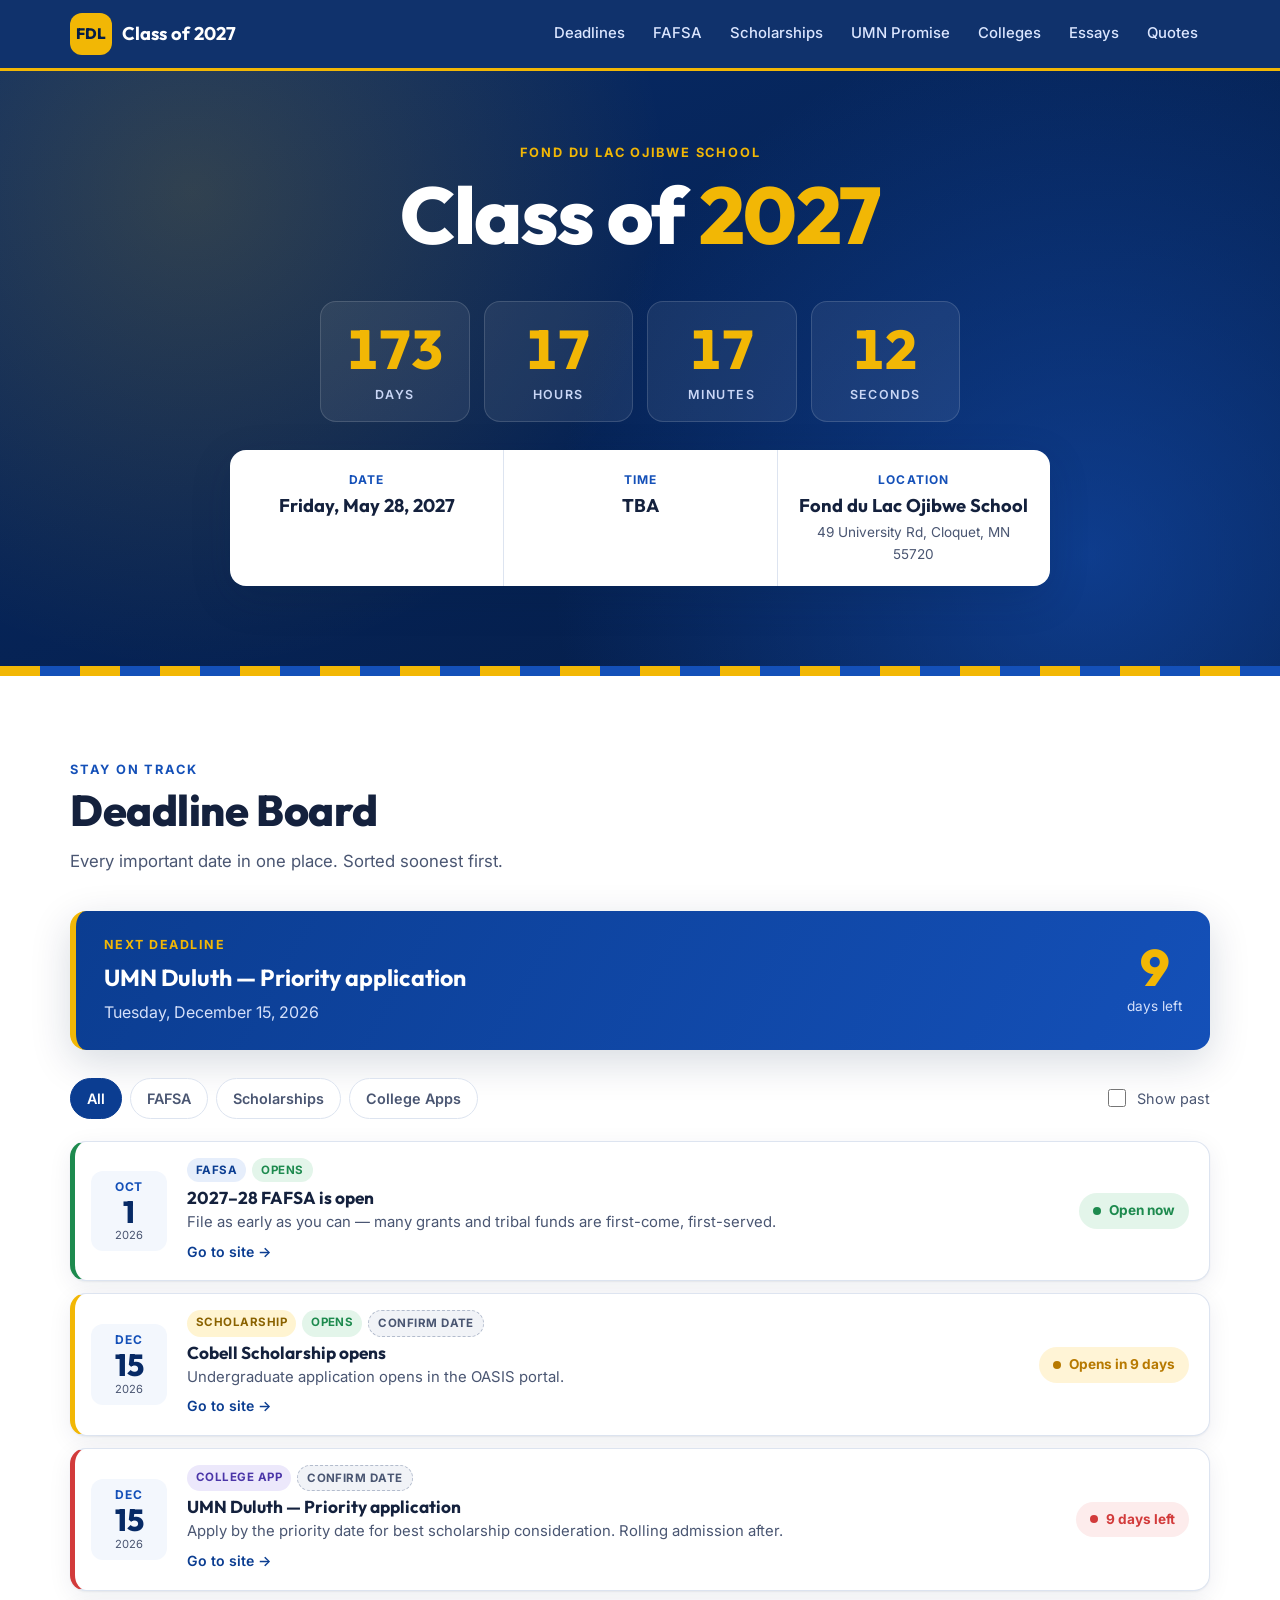
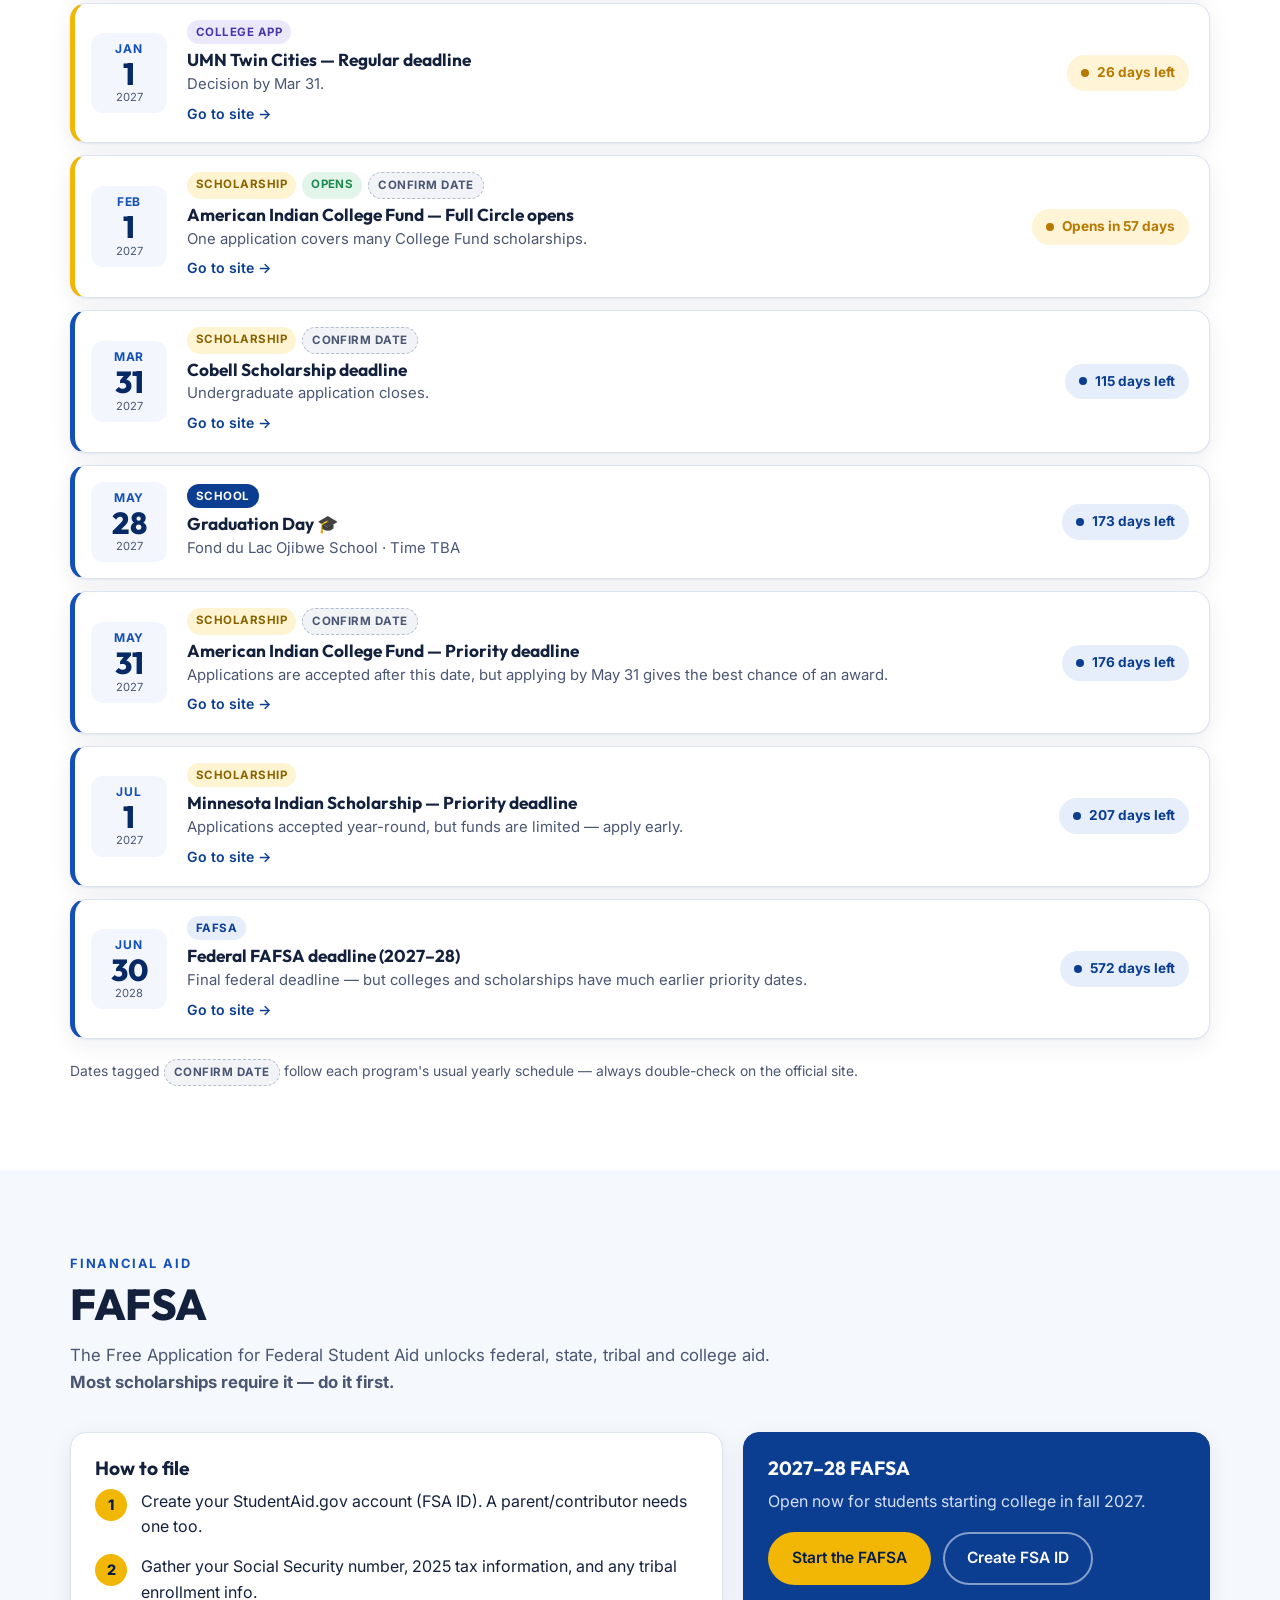
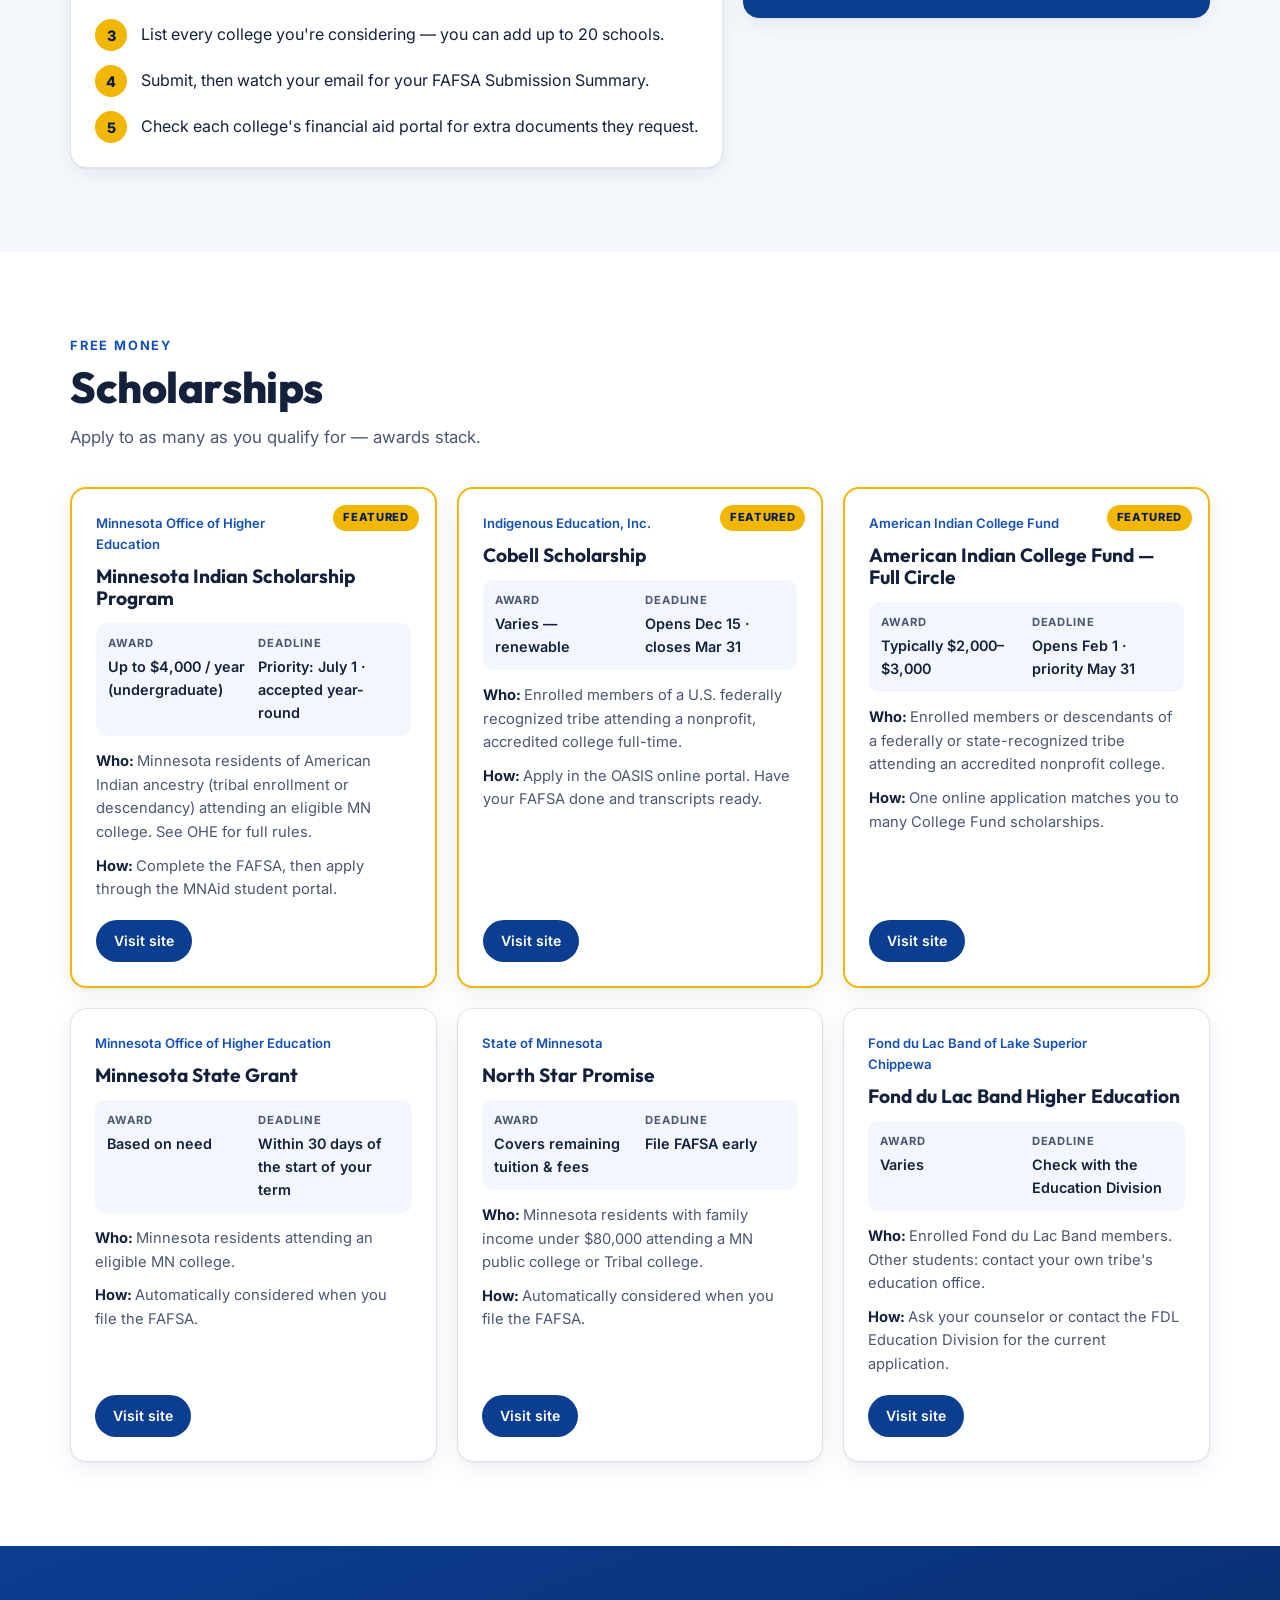
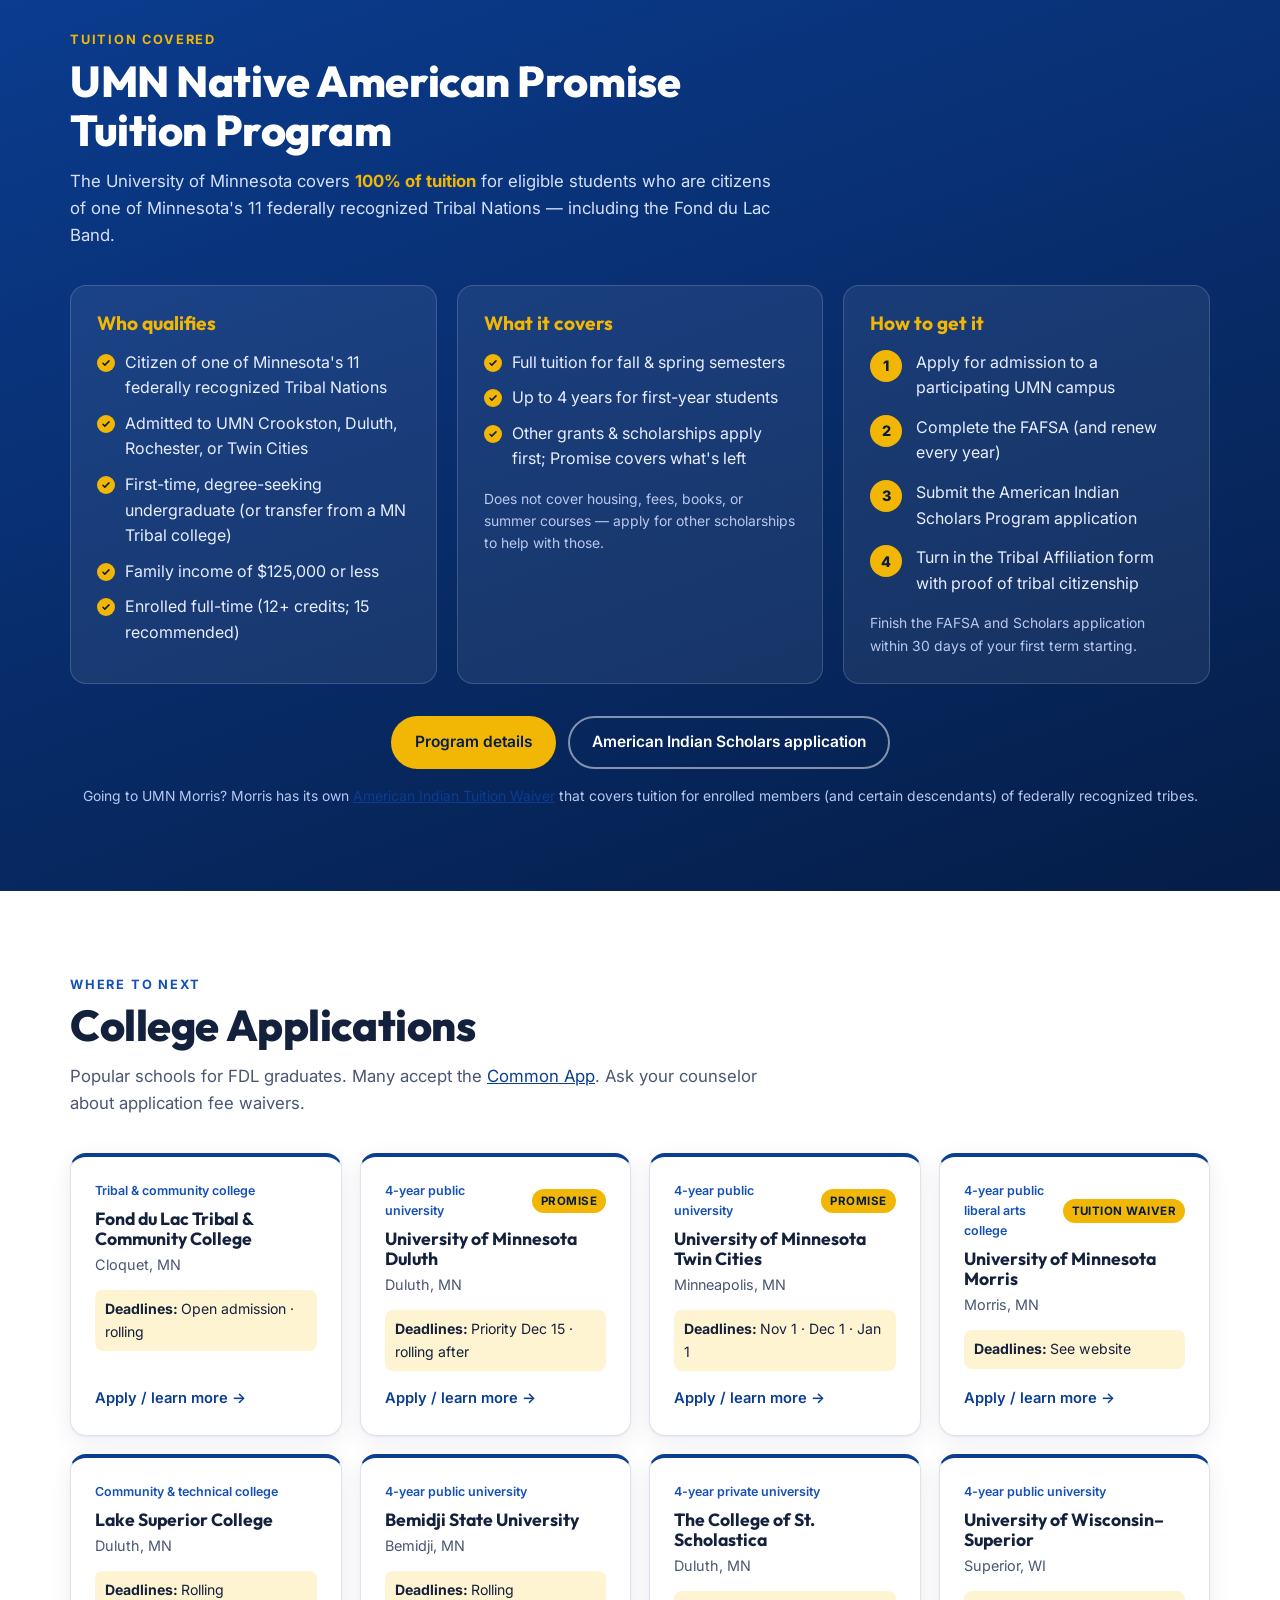
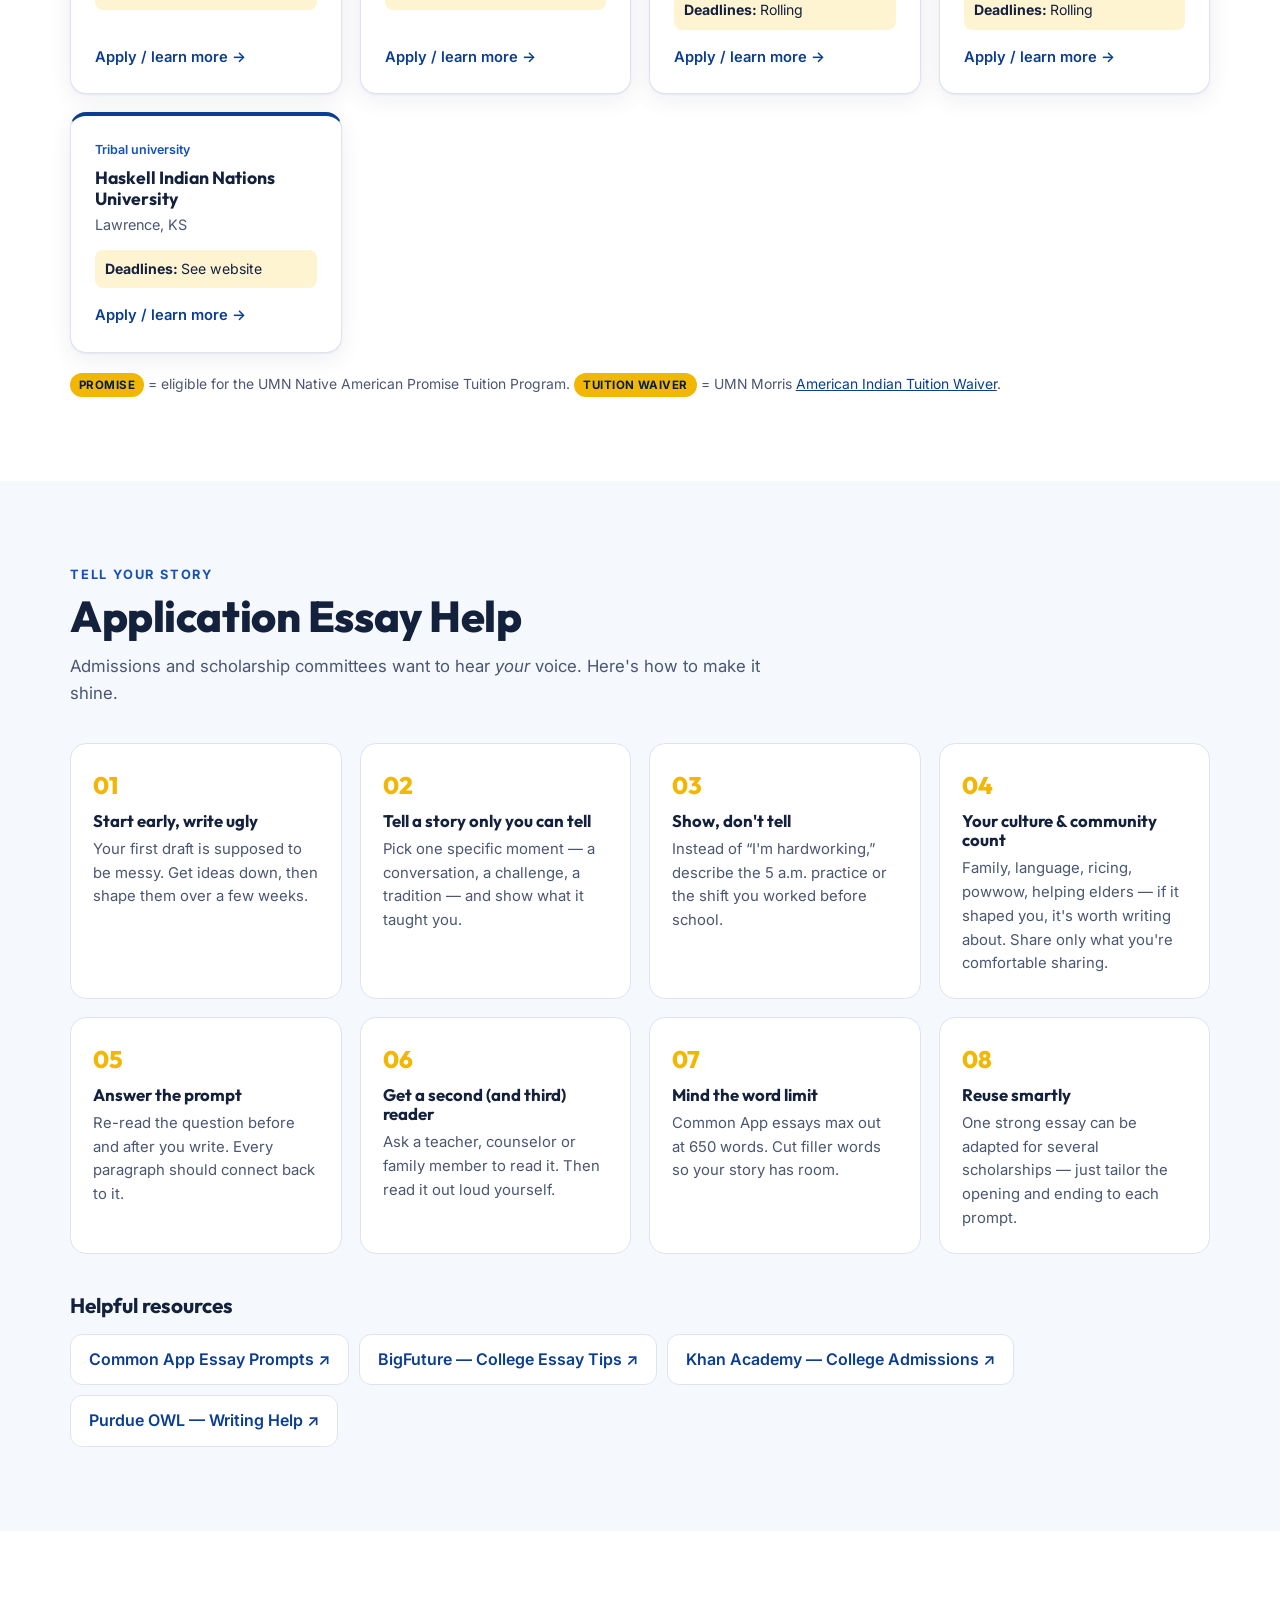
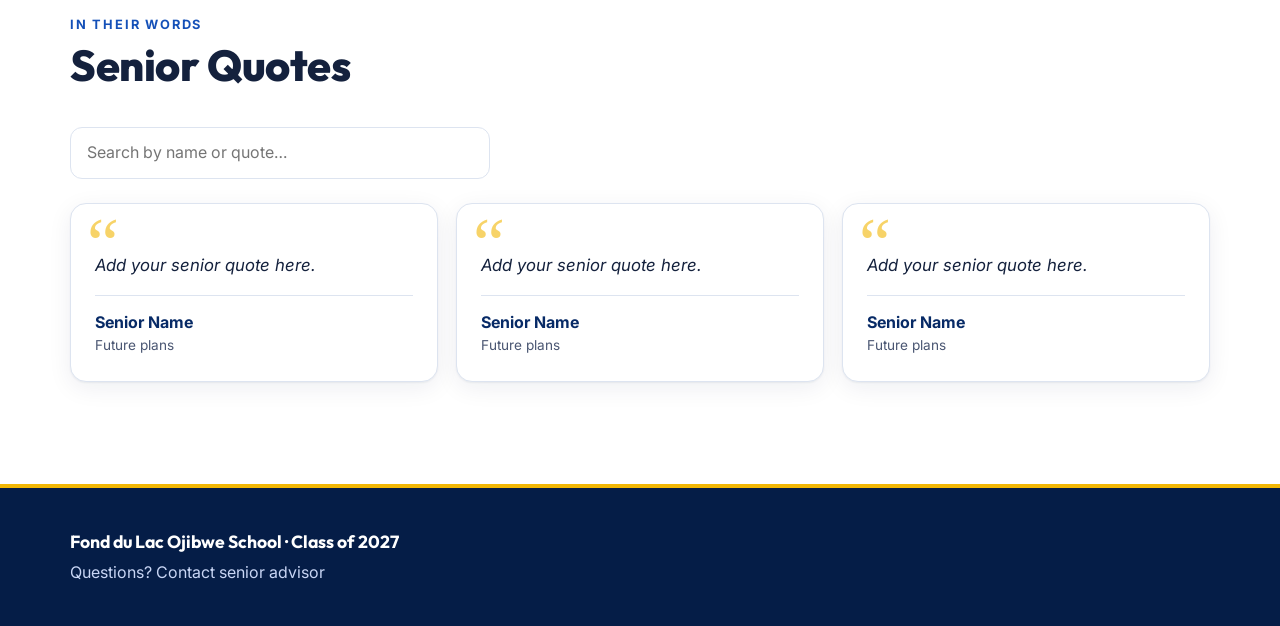
==== public/index.html @ 6c0f28de "Add wrangler config for Cloudflare Workers deploys Move site files into public/ and point wrangler's" ====
<!doctype html>
<html lang="en">
<head>
  <meta charset="utf-8">
  <meta name="viewport" content="width=device-width, initial-scale=1">
  <title>FDL Class of 2027</title>
  <meta name="description" content="The all-in-one hub for Fond du Lac Ojibwe School seniors, families, and staff: graduation countdown, deadlines, FAFSA, scholarships, college applications, and senior quotes.">
  <meta name="theme-color" content="#0b3d91">
  <link rel="icon" href="data:image/svg+xml,%3Csvg xmlns='http://www.w3.org/2000/svg' viewBox='0 0 64 64'%3E%3Crect width='64' height='64' rx='14' fill='%230b3d91'/%3E%3Cpath d='M32 14 6 26l26 12 26-12z' fill='%23f2b705'/%3E%3Cpath d='M16 31v10c0 4 7 8 16 8s16-4 16-8V31l-16 7z' fill='%23f2b705'/%3E%3C/svg%3E">
  <link rel="preconnect" href="https://fonts.googleapis.com">
  <link rel="preconnect" href="https://fonts.gstatic.com" crossorigin>
  <link href="https://fonts.googleapis.com/css2?family=Inter:wght@400;500;600;700&family=Outfit:wght@600;700;800&display=swap" rel="stylesheet">
  <link rel="stylesheet" href="css/styles.css">
</head>
<body>
  <a class="skip-link" href="#main">Skip to content</a>

  <header class="site-header">
    <div class="container header-inner">
      <a class="brand" href="#top">
        <span class="brand-mark" aria-hidden="true">FDL</span>
        <span class="brand-text">Class of <span data-class-year>2027</span></span>
      </a>
      <button class="nav-toggle" aria-expanded="false" aria-controls="site-nav">
        <span class="sr-only">Menu</span>
        <span class="bar"></span><span class="bar"></span><span class="bar"></span>
      </button>
      <nav id="site-nav" class="site-nav" aria-label="Main">
        <a href="#deadlines">Deadlines</a>
        <a href="#fafsa">FAFSA</a>
        <a href="#scholarships">Scholarships</a>
        <a href="#promise">UMN Promise</a>
        <a href="#colleges">Colleges</a>
        <a href="#essays">Essays</a>
        <a href="#quotes">Quotes</a>
      </nav>
    </div>
  </header>

  <main id="main">
    <!-- HERO / COUNTDOWN -->
    <section class="hero" id="top">
      <div class="container hero-inner">
        <p class="eyebrow" data-school-name>Fond du Lac Ojibwe School</p>
        <h1>Class of <span class="gold" data-class-year>2027</span></h1>

        <div class="countdown" role="timer" aria-live="off" aria-label="Countdown to graduation">
          <div class="cd-unit"><span class="cd-num" data-cd="days">--</span><span class="cd-label">Days</span></div>
          <div class="cd-unit"><span class="cd-num" data-cd="hours">--</span><span class="cd-label">Hours</span></div>
          <div class="cd-unit"><span class="cd-num" data-cd="minutes">--</span><span class="cd-label">Minutes</span></div>
          <div class="cd-unit"><span class="cd-num" data-cd="seconds">--</span><span class="cd-label">Seconds</span></div>
        </div>
        <p class="cd-done" hidden>Congratulations, graduates! 🎓</p>

        <div class="grad-card">
          <div class="grad-item">
            <span class="grad-label">Date</span>
            <span class="grad-value" data-grad-date>—</span>
          </div>
          <div class="grad-item">
            <span class="grad-label">Time</span>
            <span class="grad-value" data-grad-time>—</span>
          </div>
          <div class="grad-item">
            <span class="grad-label">Location</span>
            <span class="grad-value" data-grad-location>—</span>
            <span class="grad-sub" data-grad-address></span>
          </div>
        </div>
      </div>
      <div class="hero-stripe" aria-hidden="true"></div>
    </section>

    <!-- DEADLINES -->
    <section class="section" id="deadlines">
      <div class="container">
        <div class="section-head">
          <p class="eyebrow">Stay on track</p>
          <h2>Deadline Board</h2>
          <p class="section-sub">Every important date in one place. Sorted soonest first.</p>
        </div>

        <div class="next-up" data-next-up></div>

        <div class="filter-bar" role="group" aria-label="Filter deadlines">
          <button class="chip is-active" data-filter="all" aria-pressed="true">All</button>
          <button class="chip" data-filter="fafsa" aria-pressed="false">FAFSA</button>
          <button class="chip" data-filter="scholarship" aria-pressed="false">Scholarships</button>
          <button class="chip" data-filter="college" aria-pressed="false">College Apps</button>
          <label class="toggle">
            <input type="checkbox" data-show-past>
            <span>Show past</span>
          </label>
        </div>

        <ol class="deadline-list" data-deadline-list></ol>
        <p class="empty" data-deadline-empty hidden>No deadlines match this filter.</p>
        <p class="fine-print">Dates tagged <span class="tag tag-verify">Confirm date</span> follow each program's usual yearly schedule — always double-check on the official site.</p>
      </div>
    </section>

    <!-- FAFSA -->
    <section class="section section-alt" id="fafsa">
      <div class="container">
        <div class="section-head">
          <p class="eyebrow">Financial aid</p>
          <h2>FAFSA</h2>
          <p class="section-sub">The Free Application for Federal Student Aid unlocks federal, state, tribal and college aid. <strong>Most scholarships require it — do it first.</strong></p>
        </div>

        <div class="fafsa-grid">
          <div class="card fafsa-steps">
            <h3>How to file</h3>
            <ol class="steps" data-fafsa-steps></ol>
          </div>
          <div class="fafsa-side">
            <div class="card card-blue">
              <h3>2027–28 FAFSA</h3>
              <p>Open now for students starting college in fall 2027.</p>
              <a class="btn btn-gold" data-fafsa-apply target="_blank" rel="noopener">Start the FAFSA</a>
              <a class="btn btn-ghost-light" data-fafsa-fsaid target="_blank" rel="noopener">Create FSA ID</a>
            </div>
          </div>
        </div>
      </div>
    </section>

    <!-- SCHOLARSHIPS -->
    <section class="section" id="scholarships">
      <div class="container">
        <div class="section-head">
          <p class="eyebrow">Free money</p>
          <h2>Scholarships</h2>
          <p class="section-sub">Apply to as many as you qualify for — awards stack.</p>
        </div>
        <div class="scholarship-grid" data-scholarships></div>
      </div>
    </section>

    <!-- UMN PROMISE -->
    <section class="section section-blue" id="promise">
      <div class="container">
        <div class="section-head light">
          <p class="eyebrow">Tuition covered</p>
          <h2>UMN Native American Promise Tuition Program</h2>
          <p class="section-sub">The University of Minnesota covers <strong>100% of tuition</strong> for eligible students who are citizens of one of Minnesota's 11 federally recognized Tribal Nations — including the Fond du Lac Band.</p>
        </div>

        <div class="promise-grid">
          <div class="promise-card">
            <h3>Who qualifies</h3>
            <ul class="check-list">
              <li>Citizen of one of Minnesota's 11 federally recognized Tribal Nations</li>
              <li>Admitted to UMN Crookston, Duluth, Rochester, or Twin Cities</li>
              <li>First-time, degree-seeking undergraduate (or transfer from a MN Tribal college)</li>
              <li>Family income of $125,000 or less</li>
              <li>Enrolled full-time (12+ credits; 15 recommended)</li>
            </ul>
          </div>
          <div class="promise-card">
            <h3>What it covers</h3>
            <ul class="check-list">
              <li>Full tuition for fall &amp; spring semesters</li>
              <li>Up to 4 years for first-year students</li>
              <li>Other grants &amp; scholarships apply first; Promise covers what's left</li>
            </ul>
            <p class="promise-note">Does not cover housing, fees, books, or summer courses — apply for other scholarships to help with those.</p>
          </div>
          <div class="promise-card">
            <h3>How to get it</h3>
            <ol class="steps steps-light">
              <li>Apply for admission to a participating UMN campus</li>
              <li>Complete the FAFSA (and renew every year)</li>
              <li>Submit the American Indian Scholars Program application</li>
              <li>Turn in the Tribal Affiliation form with proof of tribal citizenship</li>
            </ol>
            <p class="promise-note">Finish the FAFSA and Scholars application within 30 days of your first term starting.</p>
          </div>
        </div>
        <div class="promise-actions">
          <a class="btn btn-gold" href="https://www.umn.edu/native-american-promise-tuition-program" target="_blank" rel="noopener">Program details</a>
          <a class="btn btn-ghost-light" href="https://z.umn.edu/AmericanIndianScholars" target="_blank" rel="noopener">American Indian Scholars application</a>
        </div>
        <p class="promise-note center">Going to UMN Morris? Morris has its own <a href="https://morris.umn.edu/costs-aid/financial-aid/grants-waivers/american-indian-tuition-waiver" target="_blank" rel="noopener">American Indian Tuition Waiver</a> that covers tuition for enrolled members (and certain descendants) of federally recognized tribes.</p>
      </div>
    </section>

    <!-- COLLEGES -->
    <section class="section" id="colleges">
      <div class="container">
        <div class="section-head">
          <p class="eyebrow">Where to next</p>
          <h2>College Applications</h2>
          <p class="section-sub">Popular schools for FDL graduates. Many accept the <a href="https://www.commonapp.org" target="_blank" rel="noopener">Common App</a>. Ask your counselor about application fee waivers.</p>
        </div>
        <div class="college-grid" data-colleges></div>
        <p class="fine-print"><span class="tag tag-promise">Promise</span> = eligible for the UMN Native American Promise Tuition Program. <span class="tag tag-promise">Tuition Waiver</span> = UMN Morris <a href="https://morris.umn.edu/costs-aid/financial-aid/grants-waivers/american-indian-tuition-waiver" target="_blank" rel="noopener">American Indian Tuition Waiver</a>.</p>
      </div>
    </section>

    <!-- ESSAYS -->
    <section class="section section-alt" id="essays">
      <div class="container">
        <div class="section-head">
          <p class="eyebrow">Tell your story</p>
          <h2>Application Essay Help</h2>
          <p class="section-sub">Admissions and scholarship committees want to hear <em>your</em> voice. Here's how to make it shine.</p>
        </div>
        <div class="tips-grid" data-essay-tips></div>
        <h3 class="sub-head">Helpful resources</h3>
        <div class="resource-list" data-essay-resources></div>
      </div>
    </section>

    <!-- QUOTES -->
    <section class="section" id="quotes">
      <div class="container">
        <div class="section-head">
          <p class="eyebrow">In their words</p>
          <h2>Senior Quotes</h2>
        </div>
        <div class="quote-search">
          <label for="quote-filter" class="sr-only">Search senior quotes</label>
          <input id="quote-filter" type="search" placeholder="Search by name or quote…" data-quote-filter>
        </div>
        <div class="quote-grid" data-quotes></div>
        <p class="empty" data-quotes-empty hidden>No quotes match your search.</p>
      </div>
    </section>
  </main>

  <footer class="site-footer">
    <div class="container footer-inner">
      <div>
        <p class="footer-brand"><span data-school-name>Fond du Lac Ojibwe School</span> · Class of <span data-class-year>2027</span></p>
        <p data-contact-note></p>
      </div>
    </div>
  </footer>

  <script src="js/data.js"></script>
  <script src="js/main.js"></script>
</body>
</html>
---- public/css/styles.css ----
/* ============================================================
   FDL Class Hub — Blue (primary) & Gold (secondary)
   ============================================================ */
:root {
  --blue-900: #051d47;
  --blue-800: #072a66;
  --blue-700: #0b3d91;
  --blue-600: #1450b8;
  --blue-100: #e6eefb;
  --blue-50: #f3f7fd;
  --gold-500: #f2b705;
  --gold-400: #ffc928;
  --gold-100: #fff4d1;

  --ink: #14213d;
  --ink-soft: #4a5672;
  --line: #dde4f0;
  --bg: #ffffff;
  --bg-alt: #f5f8fc;

  --red: #d23b3b;
  --red-bg: #fdecec;
  --amber: #b77900;
  --amber-bg: #fff4d6;
  --green: #1d8a4e;
  --green-bg: #e3f5ea;

  --radius: 16px;
  --radius-sm: 10px;
  --shadow: 0 1px 2px rgba(5, 29, 71, 0.06), 0 6px 24px rgba(5, 29, 71, 0.07);
  --shadow-lg: 0 12px 40px rgba(5, 29, 71, 0.16);
  --font: "Inter", system-ui, -apple-system, "Segoe UI", Roboto, sans-serif;
  --font-display: "Outfit", var(--font);
  --header-h: 68px;
}

*, *::before, *::after { box-sizing: border-box; }
html { scroll-behavior: smooth; scroll-padding-top: calc(var(--header-h) + 12px); }
body {
  margin: 0;
  font-family: var(--font);
  color: var(--ink);
  background: var(--bg);
  line-height: 1.6;
  -webkit-font-smoothing: antialiased;
}
img { max-width: 100%; }
a { color: var(--blue-700); }
a:hover { color: var(--blue-600); }
h1, h2, h3 { font-family: var(--font-display); line-height: 1.15; margin: 0; }
p { margin: 0; }
[hidden] { display: none !important; }

.container { width: min(1140px, 100% - 32px); margin-inline: auto; }

.sr-only {
  position: absolute; width: 1px; height: 1px; padding: 0; margin: -1px;
  overflow: hidden; clip: rect(0 0 0 0); white-space: nowrap; border: 0;
}
.skip-link {
  position: absolute; left: 12px; top: -48px; z-index: 100;
  background: var(--gold-500); color: var(--blue-900); padding: 10px 16px;
  border-radius: 8px; font-weight: 600; text-decoration: none;
}
.skip-link:focus { top: 12px; }
:focus-visible { outline: 3px solid var(--gold-500); outline-offset: 2px; border-radius: 4px; }

/* ---------- Header ---------- */
.site-header {
  position: sticky; top: 0; z-index: 50;
  background: rgba(7, 42, 102, 0.96);
  backdrop-filter: saturate(160%) blur(10px);
  border-bottom: 3px solid var(--gold-500);
}
.header-inner { display: flex; align-items: center; justify-content: space-between; height: var(--header-h); }
.brand { display: flex; align-items: center; gap: 10px; color: #fff; text-decoration: none; }
.brand:hover { color: #fff; }
.brand-mark {
  display: grid; place-items: center; width: 42px; height: 42px; border-radius: 12px;
  background: var(--gold-500); color: var(--blue-900);
  font-family: var(--font-display); font-weight: 800; font-size: 0.95rem; letter-spacing: 0.02em;
}
.brand-text { font-family: var(--font-display); font-weight: 700; font-size: 1.15rem; }

.site-nav { display: flex; gap: 4px; }
.site-nav a {
  color: #dbe6ff; text-decoration: none; font-weight: 500; font-size: 0.93rem;
  padding: 8px 12px; border-radius: 8px; transition: background 0.15s, color 0.15s;
}
.site-nav a:hover { background: rgba(255, 255, 255, 0.1); color: #fff; }

.nav-toggle {
  display: none; background: none; border: 0; padding: 10px; cursor: pointer;
  flex-direction: column; gap: 5px;
}
.nav-toggle .bar { display: block; width: 24px; height: 2px; background: #fff; border-radius: 2px; transition: transform 0.2s, opacity 0.2s; }
.nav-toggle[aria-expanded="true"] .bar:nth-child(2) { transform: translateY(7px) rotate(45deg); }
.nav-toggle[aria-expanded="true"] .bar:nth-child(3) { opacity: 0; }
.nav-toggle[aria-expanded="true"] .bar:nth-child(4) { transform: translateY(-7px) rotate(-45deg); }

@media (max-width: 900px) {
  .nav-toggle { display: flex; }
  .site-nav {
    position: absolute; top: calc(var(--header-h) + 3px); left: 0; right: 0;
    flex-direction: column; gap: 0; padding: 8px 16px 16px;
    background: var(--blue-800); box-shadow: var(--shadow-lg);
    display: none;
  }
  .site-nav.is-open { display: flex; }
  .site-nav a { padding: 12px; font-size: 1rem; }
}

/* ---------- Buttons, tags, chips ---------- */
.btn {
  display: inline-flex; align-items: center; justify-content: center; gap: 8px;
  padding: 12px 22px; border-radius: 999px; font-weight: 600; text-decoration: none;
  border: 2px solid transparent; transition: transform 0.15s, box-shadow 0.15s, background 0.15s;
  font-size: 0.97rem;
}
.btn:hover { transform: translateY(-1px); }
.btn-gold { background: var(--gold-500); color: var(--blue-900); }
.btn-gold:hover { background: var(--gold-400); color: var(--blue-900); box-shadow: 0 6px 18px rgba(242, 183, 5, 0.4); }
.btn-blue { background: var(--blue-700); color: #fff; }
.btn-blue:hover { background: var(--blue-600); color: #fff; }
.btn-ghost-light { border-color: rgba(255, 255, 255, 0.5); color: #fff; }
.btn-ghost-light:hover { background: rgba(255, 255, 255, 0.1); color: #fff; }
.btn-sm { padding: 8px 16px; font-size: 0.88rem; }

.tag {
  display: inline-block; font-size: 0.72rem; font-weight: 700; letter-spacing: 0.04em;
  text-transform: uppercase; padding: 3px 9px; border-radius: 999px; white-space: nowrap;
}
.tag-fafsa { background: var(--blue-100); color: var(--blue-700); }
.tag-scholarship { background: var(--gold-100); color: #8a6200; }
.tag-college { background: #ece8fb; color: #4b36a8; }
.tag-school { background: var(--blue-700); color: #fff; }
.tag-opens { background: var(--green-bg); color: var(--green); }
.tag-verify { background: #f1f3f7; color: var(--ink-soft); border: 1px dashed #b3bccd; }
.tag-promise { background: var(--gold-500); color: var(--blue-900); }

.chip {
  font: inherit; font-size: 0.9rem; font-weight: 600; cursor: pointer;
  padding: 8px 16px; border-radius: 999px; border: 1.5px solid var(--line);
  background: #fff; color: var(--ink-soft); transition: all 0.15s;
}
.chip:hover { border-color: var(--blue-600); color: var(--blue-700); }
.chip.is-active { background: var(--blue-700); border-color: var(--blue-700); color: #fff; }

/* ---------- Hero ---------- */
.hero {
  position: relative; overflow: hidden; color: #fff; text-align: center;
  background:
    radial-gradient(circle at 15% 20%, rgba(242, 183, 5, 0.18), transparent 40%),
    radial-gradient(circle at 85% 80%, rgba(20, 80, 184, 0.6), transparent 45%),
    linear-gradient(160deg, var(--blue-800), var(--blue-900));
}
.hero-inner { padding: 72px 0 80px; }
.hero h1 { font-size: clamp(2.6rem, 8vw, 5rem); font-weight: 800; letter-spacing: -0.02em; margin: 6px 0 10px; }
.gold { color: var(--gold-500); }
.eyebrow {
  font-size: 0.8rem; font-weight: 700; letter-spacing: 0.14em; text-transform: uppercase; color: var(--gold-500);
}
.section .eyebrow { color: var(--blue-600); }
.section-blue .eyebrow { color: var(--gold-500); }

.countdown {
  display: grid; grid-template-columns: repeat(4, minmax(0, 1fr)); gap: 14px;
  max-width: 640px; margin: 40px auto 0;
}
.cd-unit {
  background: rgba(255, 255, 255, 0.07); border: 1px solid rgba(255, 255, 255, 0.14);
  border-radius: var(--radius); padding: 20px 8px 16px;
  display: flex; flex-direction: column; align-items: center;
}
.cd-num {
  font-family: var(--font-display); font-weight: 800; font-size: clamp(2rem, 7vw, 3.4rem);
  line-height: 1; color: var(--gold-500); font-variant-numeric: tabular-nums;
}
.cd-label { margin-top: 8px; font-size: 0.78rem; font-weight: 600; letter-spacing: 0.12em; text-transform: uppercase; color: #c9d6f5; }
.cd-done { margin-top: 36px; font-family: var(--font-display); font-size: 2rem; font-weight: 700; color: var(--gold-500); }

.grad-card {
  display: grid; grid-template-columns: repeat(3, minmax(0, 1fr));
  max-width: 820px; margin: 28px auto 0; background: #fff; color: var(--ink);
  border-radius: var(--radius); box-shadow: var(--shadow-lg); overflow: hidden;
}
.grad-item { padding: 20px 18px; display: flex; flex-direction: column; gap: 2px; }
.grad-item + .grad-item { border-left: 1px solid var(--line); }
.grad-label { font-size: 0.75rem; font-weight: 700; letter-spacing: 0.1em; text-transform: uppercase; color: var(--blue-600); }
.grad-value { font-family: var(--font-display); font-weight: 700; font-size: 1.15rem; }
.grad-sub { font-size: 0.85rem; color: var(--ink-soft); }

.hero-stripe {
  height: 10px;
  background: repeating-linear-gradient(90deg, var(--gold-500) 0 40px, var(--blue-600) 40px 80px);
}

@media (max-width: 640px) {
  .hero-inner { padding: 48px 0 56px; }
  .countdown { gap: 8px; }
  .cd-unit { padding: 14px 4px 12px; border-radius: 12px; }
  .cd-label { font-size: 0.65rem; letter-spacing: 0.08em; }
  .grad-card { grid-template-columns: 1fr; }
  .grad-item + .grad-item { border-left: 0; border-top: 1px solid var(--line); }
}

/* ---------- Sections ---------- */
.section { padding: 84px 0; }
.section-alt { background: var(--bg-alt); }
.section-blue { background: linear-gradient(160deg, var(--blue-700), var(--blue-900)); color: #fff; }
.section-head { max-width: 720px; margin-bottom: 36px; }
.section-head h2 { font-size: clamp(1.9rem, 4.5vw, 2.7rem); font-weight: 800; margin: 6px 0 12px; letter-spacing: -0.01em; }
.section-sub { color: var(--ink-soft); font-size: 1.05rem; }
.section-head.light .section-sub { color: #d5e0fa; }
.section-head.light strong { color: var(--gold-500); }
.sub-head { font-size: 1.3rem; margin: 40px 0 16px; }
.fine-print { margin-top: 20px; font-size: 0.87rem; color: var(--ink-soft); }
.empty { padding: 32px; text-align: center; color: var(--ink-soft); }

@media (max-width: 640px) { .section { padding: 60px 0; } }

.card {
  position: relative; background: #fff; border: 1px solid var(--line);
  border-radius: var(--radius); padding: 24px; box-shadow: var(--shadow);
}
.card h3 { font-size: 1.2rem; margin-bottom: 10px; }
.card-blue { background: var(--blue-700); border-color: var(--blue-700); color: #fff; }
.card-blue p { color: #d5e0fa; margin-bottom: 18px; }
.card-blue .btn { margin: 0 8px 8px 0; }

/* ---------- Deadlines ---------- */
.next-up-card {
  display: flex; align-items: center; justify-content: space-between; gap: 20px;
  background: linear-gradient(120deg, var(--blue-700), var(--blue-600));
  color: #fff; border-radius: var(--radius); padding: 24px 28px; margin-bottom: 28px;
  box-shadow: var(--shadow-lg); border-left: 6px solid var(--gold-500);
}
.next-up-label { font-size: 0.78rem; font-weight: 700; letter-spacing: 0.12em; text-transform: uppercase; color: var(--gold-500); }
.next-up-title { font-family: var(--font-display); font-size: 1.45rem; font-weight: 700; margin: 4px 0; }
.next-up-date { color: #d5e0fa; }
.next-up-count { text-align: center; flex-shrink: 0; }
.next-up-num { display: block; font-family: var(--font-display); font-size: 3.2rem; font-weight: 800; line-height: 1; color: var(--gold-500); }
.next-up-unit { font-size: 0.85rem; color: #d5e0fa; }

.filter-bar { display: flex; flex-wrap: wrap; align-items: center; gap: 8px; margin-bottom: 22px; }
.toggle { margin-left: auto; display: inline-flex; align-items: center; gap: 8px; font-size: 0.9rem; color: var(--ink-soft); cursor: pointer; }
.toggle input { width: 18px; height: 18px; accent-color: var(--blue-700); }

.deadline-list { list-style: none; margin: 0; padding: 0; display: grid; gap: 12px; }
.deadline {
  display: grid; grid-template-columns: 76px 1fr auto; gap: 20px; align-items: center;
  background: #fff; border: 1px solid var(--line); border-radius: var(--radius);
  padding: 16px 20px 16px 16px; box-shadow: var(--shadow);
  border-left: 5px solid var(--blue-100);
  transition: transform 0.15s, box-shadow 0.15s;
}
.deadline:hover { transform: translateY(-2px); box-shadow: var(--shadow-lg); }
.deadline--urgent { border-left-color: var(--red); }
.deadline--soon { border-left-color: var(--gold-500); }
.deadline--later { border-left-color: var(--blue-600); }
.deadline--open { border-left-color: var(--green); }
.deadline--past { opacity: 0.55; border-left-color: #c3cad8; }
.deadline--past:hover { transform: none; }

.deadline-date {
  display: flex; flex-direction: column; align-items: center; justify-content: center;
  background: var(--blue-50); border-radius: 12px; padding: 10px 0; line-height: 1;
}
.dd-month { font-size: 0.75rem; font-weight: 700; text-transform: uppercase; letter-spacing: 0.08em; color: var(--blue-600); }
.dd-day { font-family: var(--font-display); font-size: 1.9rem; font-weight: 800; color: var(--blue-800); margin: 4px 0 3px; }
.dd-year { font-size: 0.7rem; color: var(--ink-soft); }

.deadline-tags { display: flex; flex-wrap: wrap; gap: 6px; margin-bottom: 6px; }
.deadline-title { font-size: 1.08rem; font-weight: 700; }
.deadline-desc { color: var(--ink-soft); font-size: 0.93rem; margin-top: 3px; }
.deadline-link { display: inline-block; margin-top: 6px; font-size: 0.88rem; font-weight: 600; text-decoration: none; }

.deadline-status {
  display: inline-flex; align-items: center; gap: 8px; white-space: nowrap;
  font-size: 0.85rem; font-weight: 700; padding: 7px 14px; border-radius: 999px;
}
.status-dot { width: 8px; height: 8px; border-radius: 50%; background: currentColor; }
.status-urgent { background: var(--red-bg); color: var(--red); }
.status-urgent .status-dot { animation: pulse 1.6s infinite; }
.status-soon { background: var(--amber-bg); color: var(--amber); }
.status-later { background: var(--blue-100); color: var(--blue-700); }
.status-open { background: var(--green-bg); color: var(--green); }
.status-past { background: #eef0f4; color: #6b7487; }
@keyframes pulse { 0%, 100% { opacity: 1; } 50% { opacity: 0.3; } }

@media (max-width: 640px) {
  .next-up-card { padding: 20px; }
  .next-up-title { font-size: 1.2rem; }
  .next-up-num { font-size: 2.5rem; }
  .toggle { margin-left: 0; width: 100%; }
  .deadline { grid-template-columns: 62px 1fr; gap: 14px; padding: 14px; }
  .deadline-status { grid-column: 2; justify-self: start; }
  .dd-day { font-size: 1.6rem; }
}

/* ---------- FAFSA ---------- */
.fafsa-grid { display: grid; grid-template-columns: 1.4fr 1fr; gap: 20px; }
.fafsa-side { display: grid; gap: 20px; align-content: start; }
.steps { counter-reset: step; list-style: none; padding: 0; margin: 0; display: grid; gap: 14px; }
.steps li { counter-increment: step; position: relative; padding-left: 46px; min-height: 32px; display: flex; align-items: center; }
.steps li::before {
  content: counter(step); position: absolute; left: 0; top: 0;
  width: 32px; height: 32px; border-radius: 50%; display: grid; place-items: center;
  background: var(--gold-500); color: var(--blue-900); font-weight: 800; font-size: 0.9rem;
}
.steps-light li::before { background: var(--gold-500); }
@media (max-width: 800px) { .fafsa-grid { grid-template-columns: 1fr; } }

/* ---------- Scholarships ---------- */
.scholarship-grid { display: grid; grid-template-columns: repeat(auto-fill, minmax(min(100%, 320px), 1fr)); gap: 20px; }
.scholarship { display: flex; flex-direction: column; gap: 10px; }
.scholarship h3 { margin-bottom: 0; }
.scholarship.is-featured { border: 2px solid var(--gold-500); }
.scholarship .btn { align-self: flex-start; margin-top: auto; }
.ribbon {
  position: absolute; top: 16px; right: 16px; background: var(--gold-500); color: var(--blue-900);
  font-size: 0.7rem; font-weight: 800; letter-spacing: 0.06em; text-transform: uppercase;
  padding: 4px 10px; border-radius: 999px;
}
.sch-org { font-size: 0.82rem; font-weight: 600; color: var(--blue-600); padding-right: 80px; }
.sch-meta { display: grid; grid-template-columns: 1fr 1fr; gap: 10px; margin: 4px 0; padding: 12px; background: var(--blue-50); border-radius: var(--radius-sm); }
.sch-meta dt { font-size: 0.7rem; font-weight: 700; letter-spacing: 0.08em; text-transform: uppercase; color: var(--ink-soft); }
.sch-meta dd { margin: 2px 0 0; font-weight: 600; font-size: 0.9rem; }
.sch-elig, .sch-how { font-size: 0.92rem; color: var(--ink-soft); }
.sch-elig strong, .sch-how strong { color: var(--ink); }
.sch-how { margin-bottom: 8px; }

/* ---------- UMN Promise ---------- */
.promise-grid { display: grid; grid-template-columns: repeat(3, minmax(0, 1fr)); gap: 20px; }
.promise-card {
  background: rgba(255, 255, 255, 0.07); border: 1px solid rgba(255, 255, 255, 0.16);
  border-radius: var(--radius); padding: 26px;
}
.promise-card h3 { font-size: 1.2rem; color: var(--gold-500); margin-bottom: 16px; }
.check-list { list-style: none; padding: 0; margin: 0; display: grid; gap: 10px; }
.check-list li { position: relative; padding-left: 28px; color: #e7eeff; }
.check-list li::before {
  content: ""; position: absolute; left: 0; top: 4px; width: 18px; height: 18px; border-radius: 50%;
  background: var(--gold-500) url("data:image/svg+xml,%3Csvg xmlns='http://www.w3.org/2000/svg' viewBox='0 0 20 20'%3E%3Cpath d='M5 10.5l3 3 7-7' fill='none' stroke='%23051d47' stroke-width='2.5' stroke-linecap='round' stroke-linejoin='round'/%3E%3C/svg%3E") center/12px no-repeat;
}
.promise-card .steps li { color: #e7eeff; }
.promise-note { margin-top: 16px; font-size: 0.87rem; color: #b9c8ee; }
.promise-note.center { text-align: center; }
.promise-actions { display: flex; flex-wrap: wrap; justify-content: center; gap: 12px; margin-top: 32px; }
@media (max-width: 900px) { .promise-grid { grid-template-columns: 1fr; } }

/* ---------- Colleges ---------- */
.college-grid { display: grid; grid-template-columns: repeat(auto-fill, minmax(min(100%, 250px), 1fr)); gap: 18px; }
.college { display: flex; flex-direction: column; gap: 4px; border-top: 4px solid var(--blue-700); transition: transform 0.15s, box-shadow 0.15s; }
.college:hover { transform: translateY(-3px); box-shadow: var(--shadow-lg); }
.college-top { display: flex; justify-content: space-between; align-items: center; gap: 8px; margin-bottom: 4px; }
.college-type { font-size: 0.78rem; font-weight: 600; color: var(--blue-600); }
.college h3 { font-size: 1.1rem; margin-bottom: 0; }
.college-loc { color: var(--ink-soft); font-size: 0.9rem; }
.college-deadline { font-size: 0.88rem; margin: 10px 0 12px; padding: 8px 10px; background: var(--gold-100); border-radius: 8px; }
.college-deadline span { font-weight: 700; }
.college-link { margin-top: auto; font-weight: 600; font-size: 0.92rem; text-decoration: none; }

/* ---------- Essays ---------- */
.tips-grid { display: grid; grid-template-columns: repeat(auto-fill, minmax(min(100%, 250px), 1fr)); gap: 18px; }
.tip { background: #fff; border-radius: var(--radius); padding: 22px; border: 1px solid var(--line); }
.tip-num { font-family: var(--font-display); font-weight: 800; font-size: 1.5rem; color: var(--gold-500); }
.tip h3 { font-size: 1.05rem; margin: 6px 0 8px; }
.tip p { font-size: 0.93rem; color: var(--ink-soft); }
.resource-list { display: flex; flex-wrap: wrap; gap: 10px; }
.resource {
  padding: 12px 18px; border-radius: 12px; background: #fff; border: 1.5px solid var(--line);
  font-weight: 600; text-decoration: none; color: var(--blue-700); transition: border-color 0.15s, background 0.15s;
}
.resource:hover { border-color: var(--blue-600); background: var(--blue-50); }

/* ---------- Quotes ---------- */
.quote-search { margin-bottom: 24px; }
.quote-search input {
  width: 100%; max-width: 420px; font: inherit; padding: 12px 16px; border-radius: 12px;
  border: 1.5px solid var(--line); background: #fff; color: var(--ink);
}
.quote-search input:focus { outline: none; border-color: var(--blue-600); box-shadow: 0 0 0 4px var(--blue-100); }
.quote-grid { columns: 3 280px; column-gap: 18px; }
.quote {
  break-inside: avoid; margin: 0 0 18px; background: #fff; border: 1px solid var(--line);
  border-radius: var(--radius); padding: 24px; box-shadow: var(--shadow); position: relative;
}
.quote::before {
  content: "\201C"; position: absolute; top: 4px; left: 16px;
  font-family: Georgia, serif; font-size: 4.5rem; line-height: 1; color: var(--gold-500); opacity: 0.6;
}
.quote blockquote { margin: 0; padding-top: 24px; font-size: 1.05rem; font-style: italic; }
.quote figcaption { margin-top: 16px; padding-top: 14px; border-top: 1px solid var(--line); display: flex; flex-direction: column; }
.quote-name { font-weight: 700; color: var(--blue-800); }
.quote-plans { font-size: 0.85rem; color: var(--ink-soft); }

/* ---------- Footer ---------- */
.site-footer { background: var(--blue-900); color: #c9d6f5; padding: 40px 0; border-top: 4px solid var(--gold-500); }
.footer-inner { display: flex; flex-wrap: wrap; justify-content: space-between; gap: 16px; }
.footer-brand { font-family: var(--font-display); font-weight: 700; color: #fff; font-size: 1.1rem; margin-bottom: 4px; }

@media (prefers-reduced-motion: reduce) {
  html { scroll-behavior: auto; }
  *, *::before, *::after { animation: none !important; transition: none !important; }
}
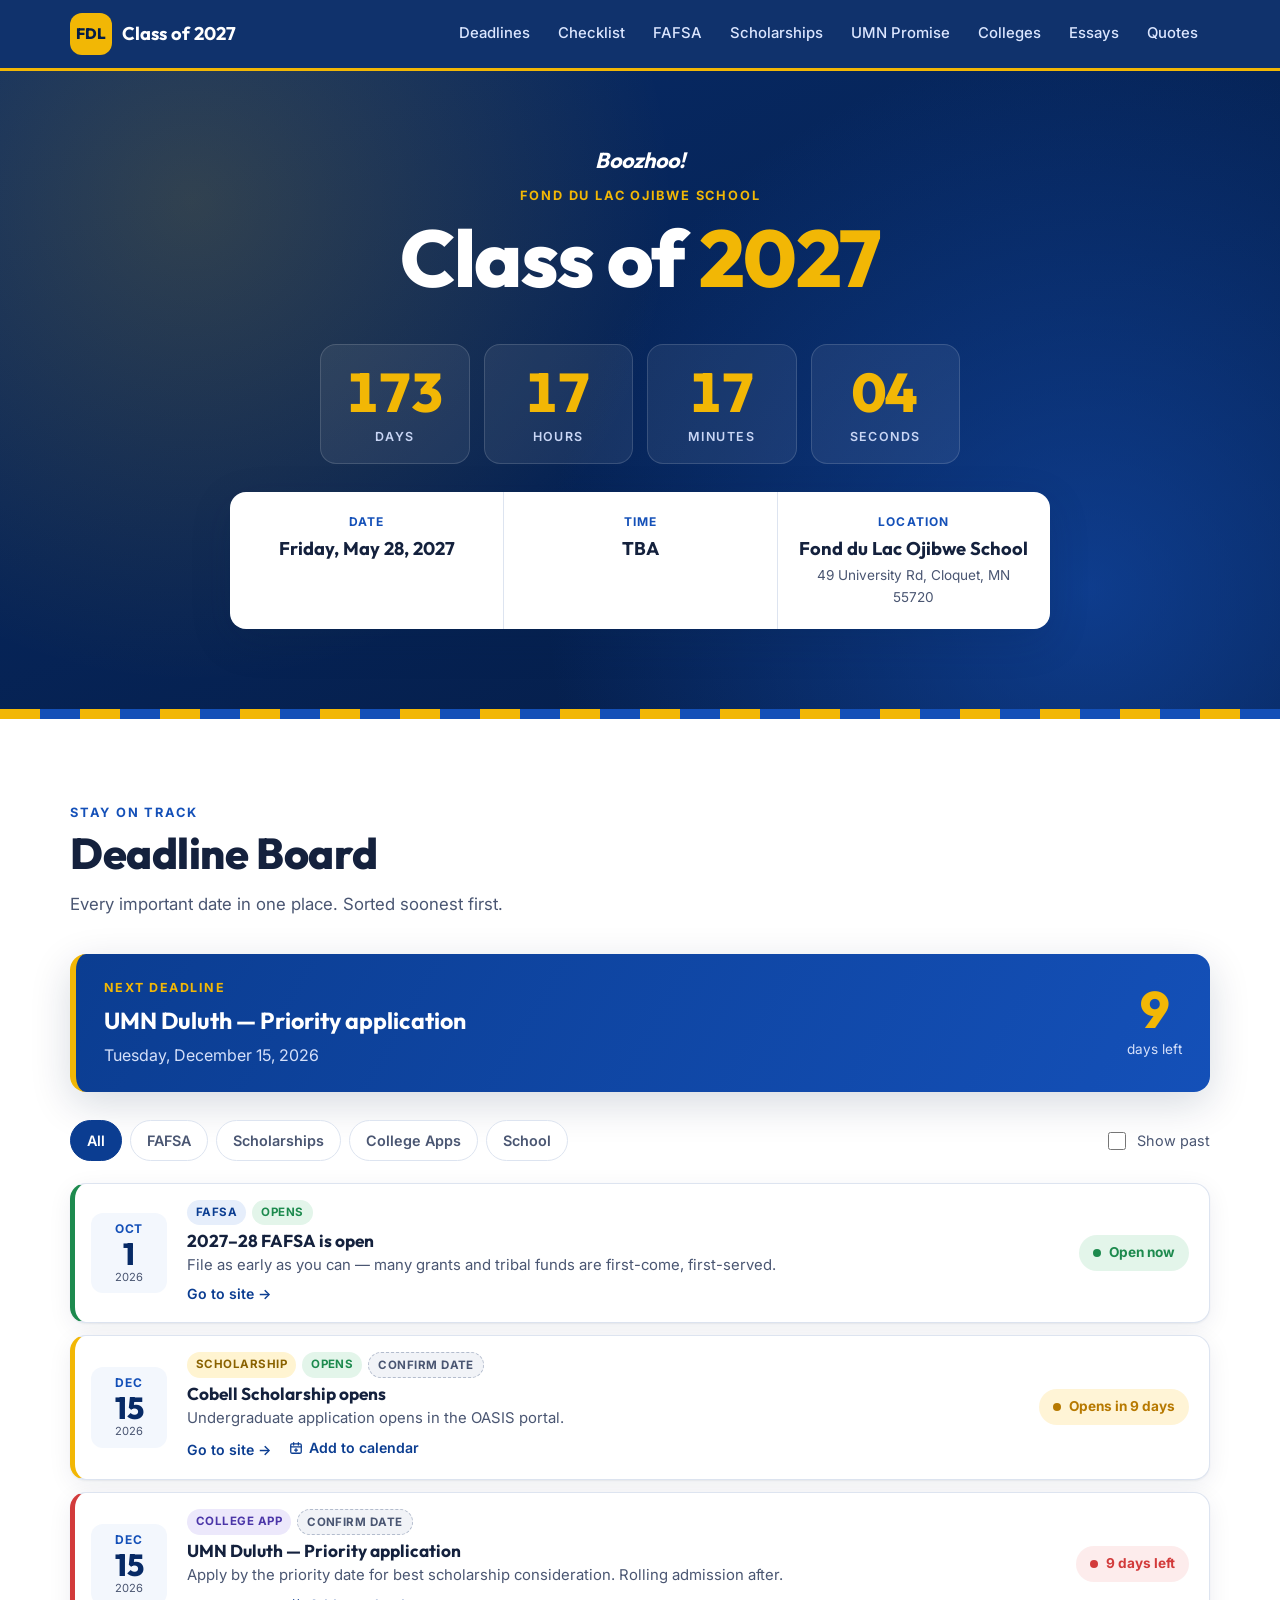
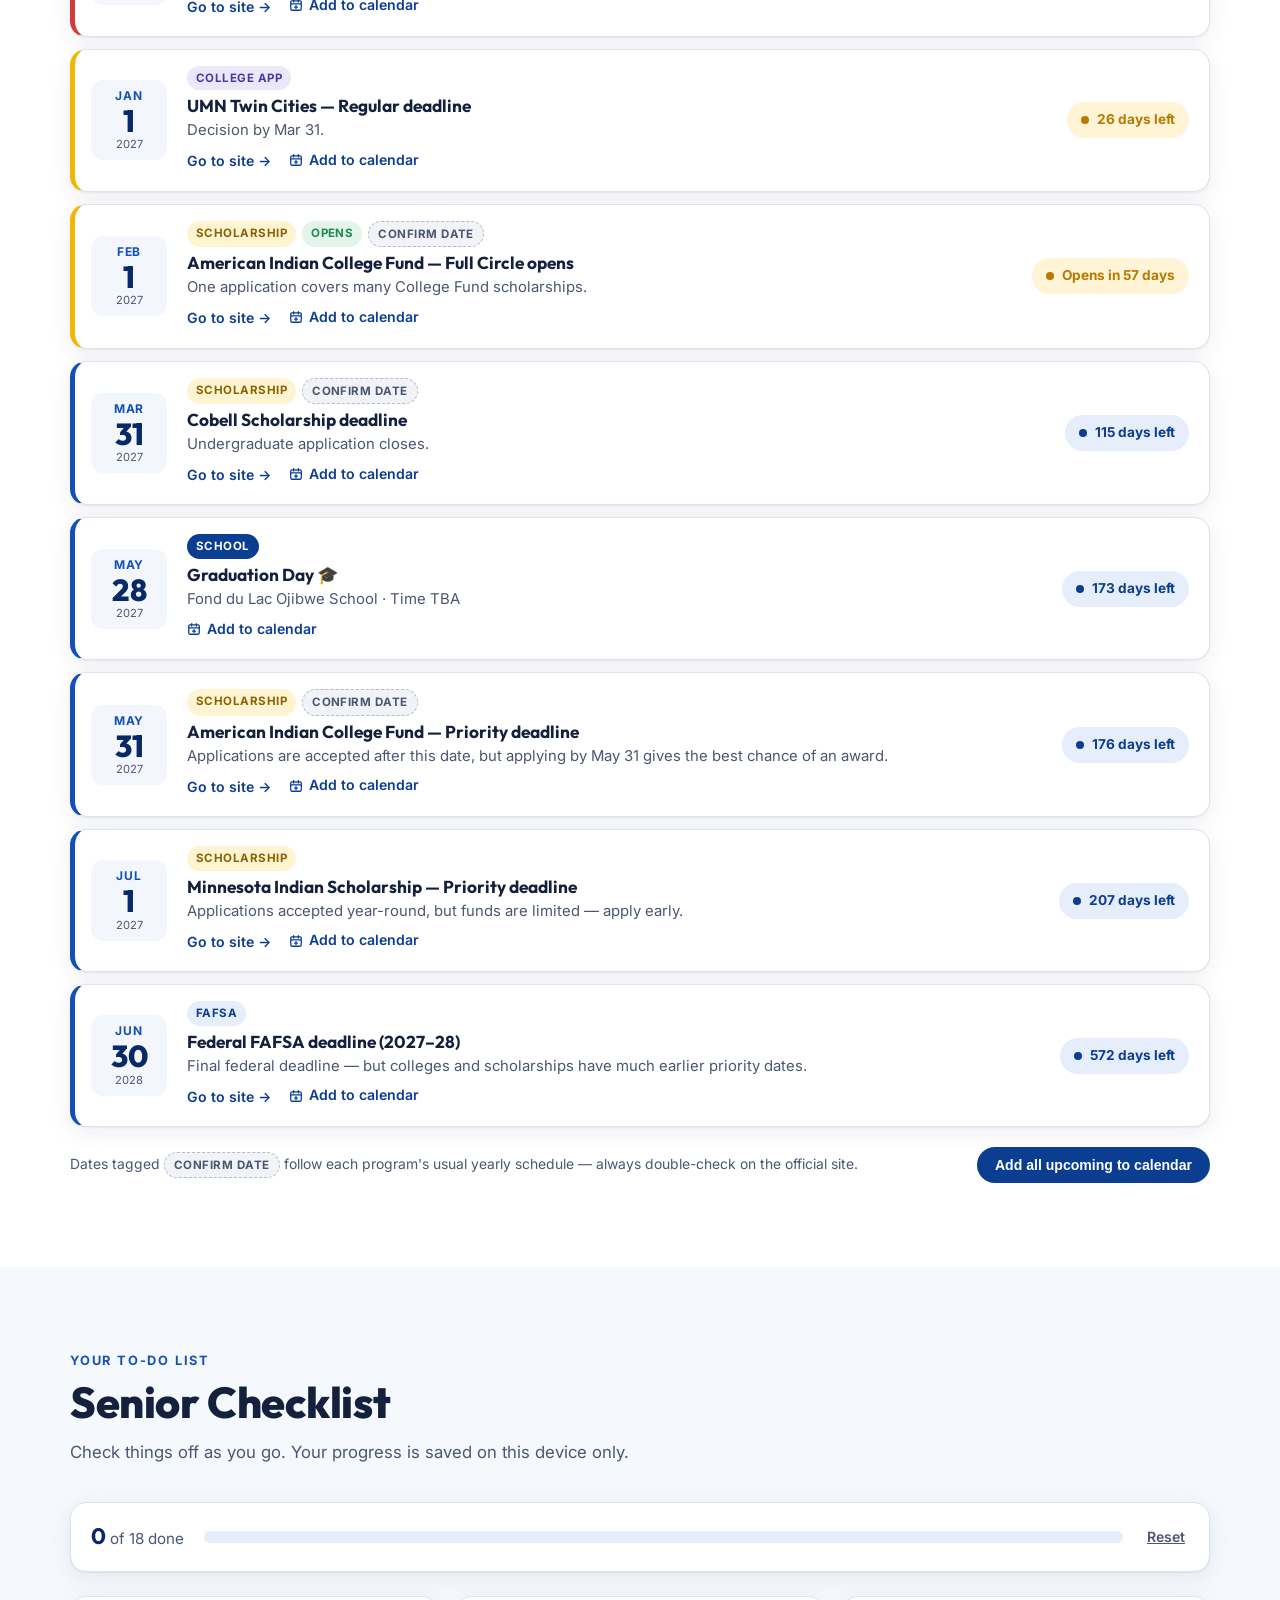
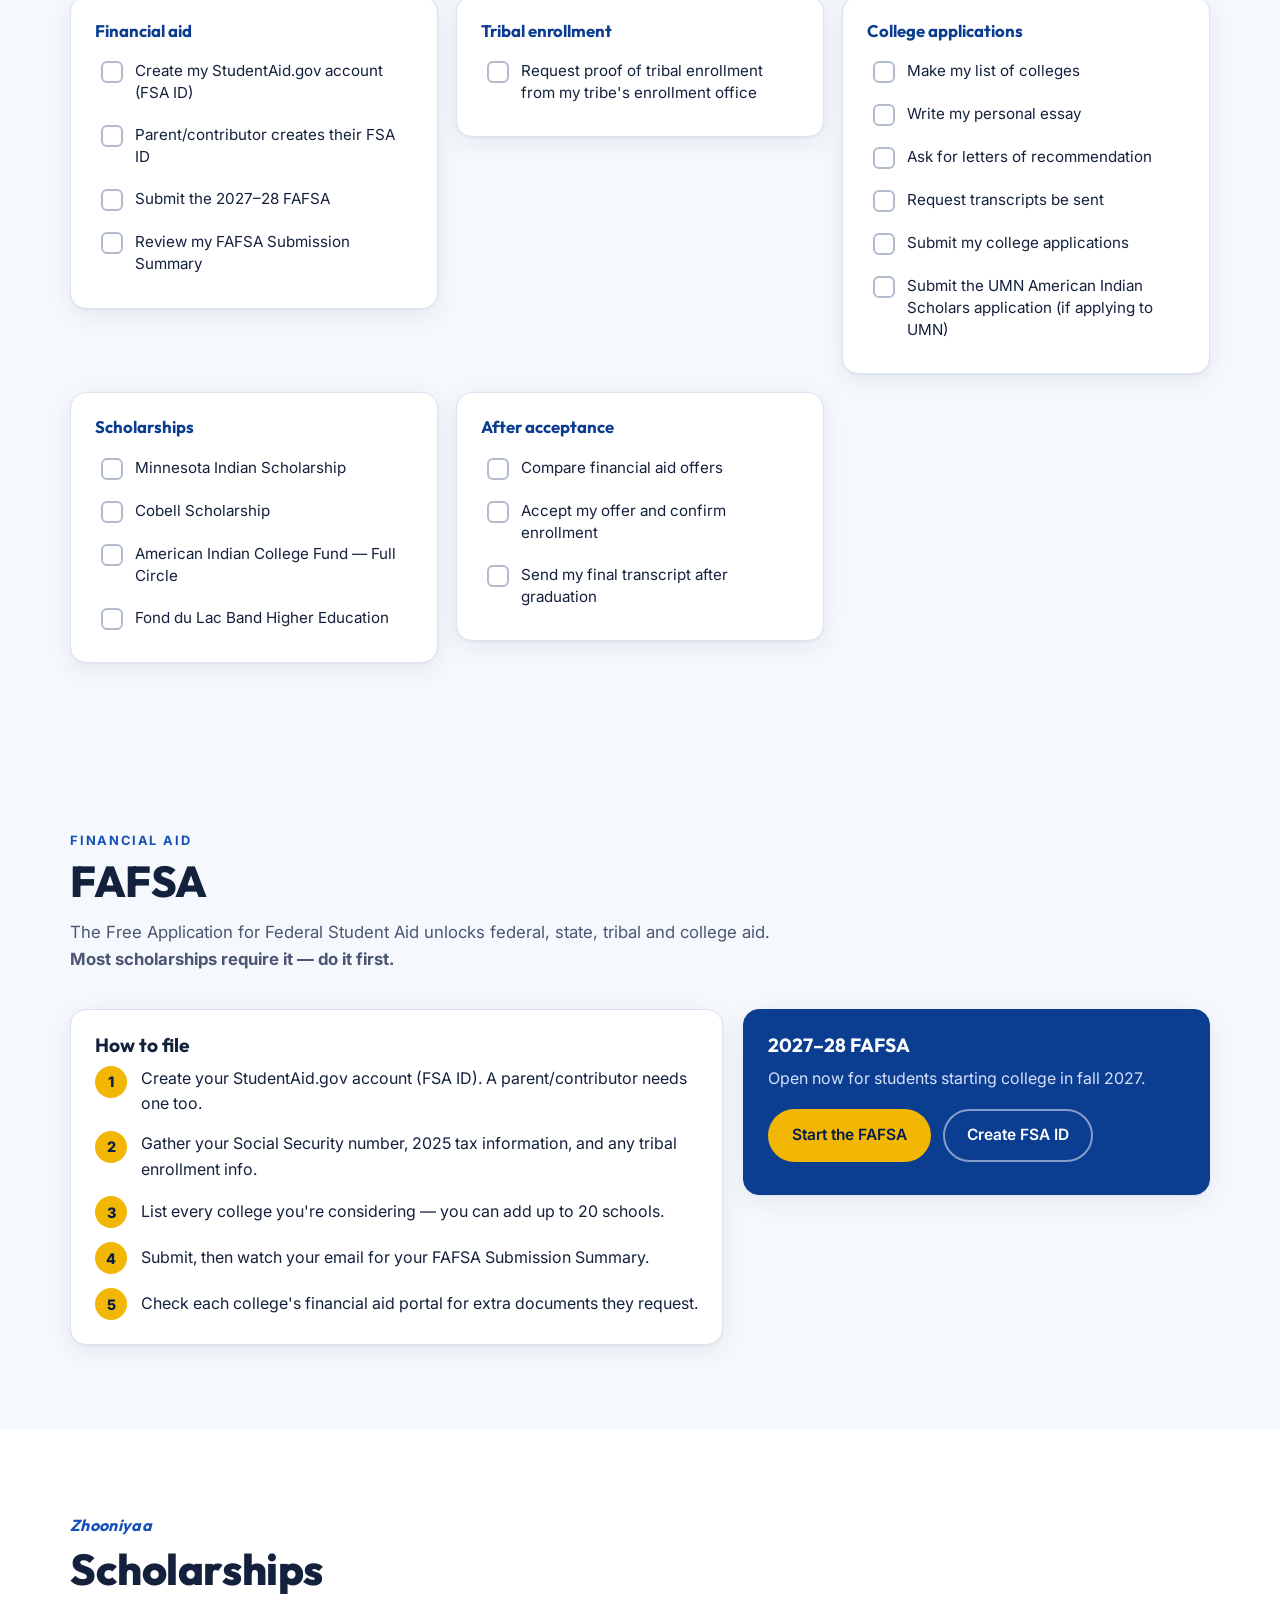
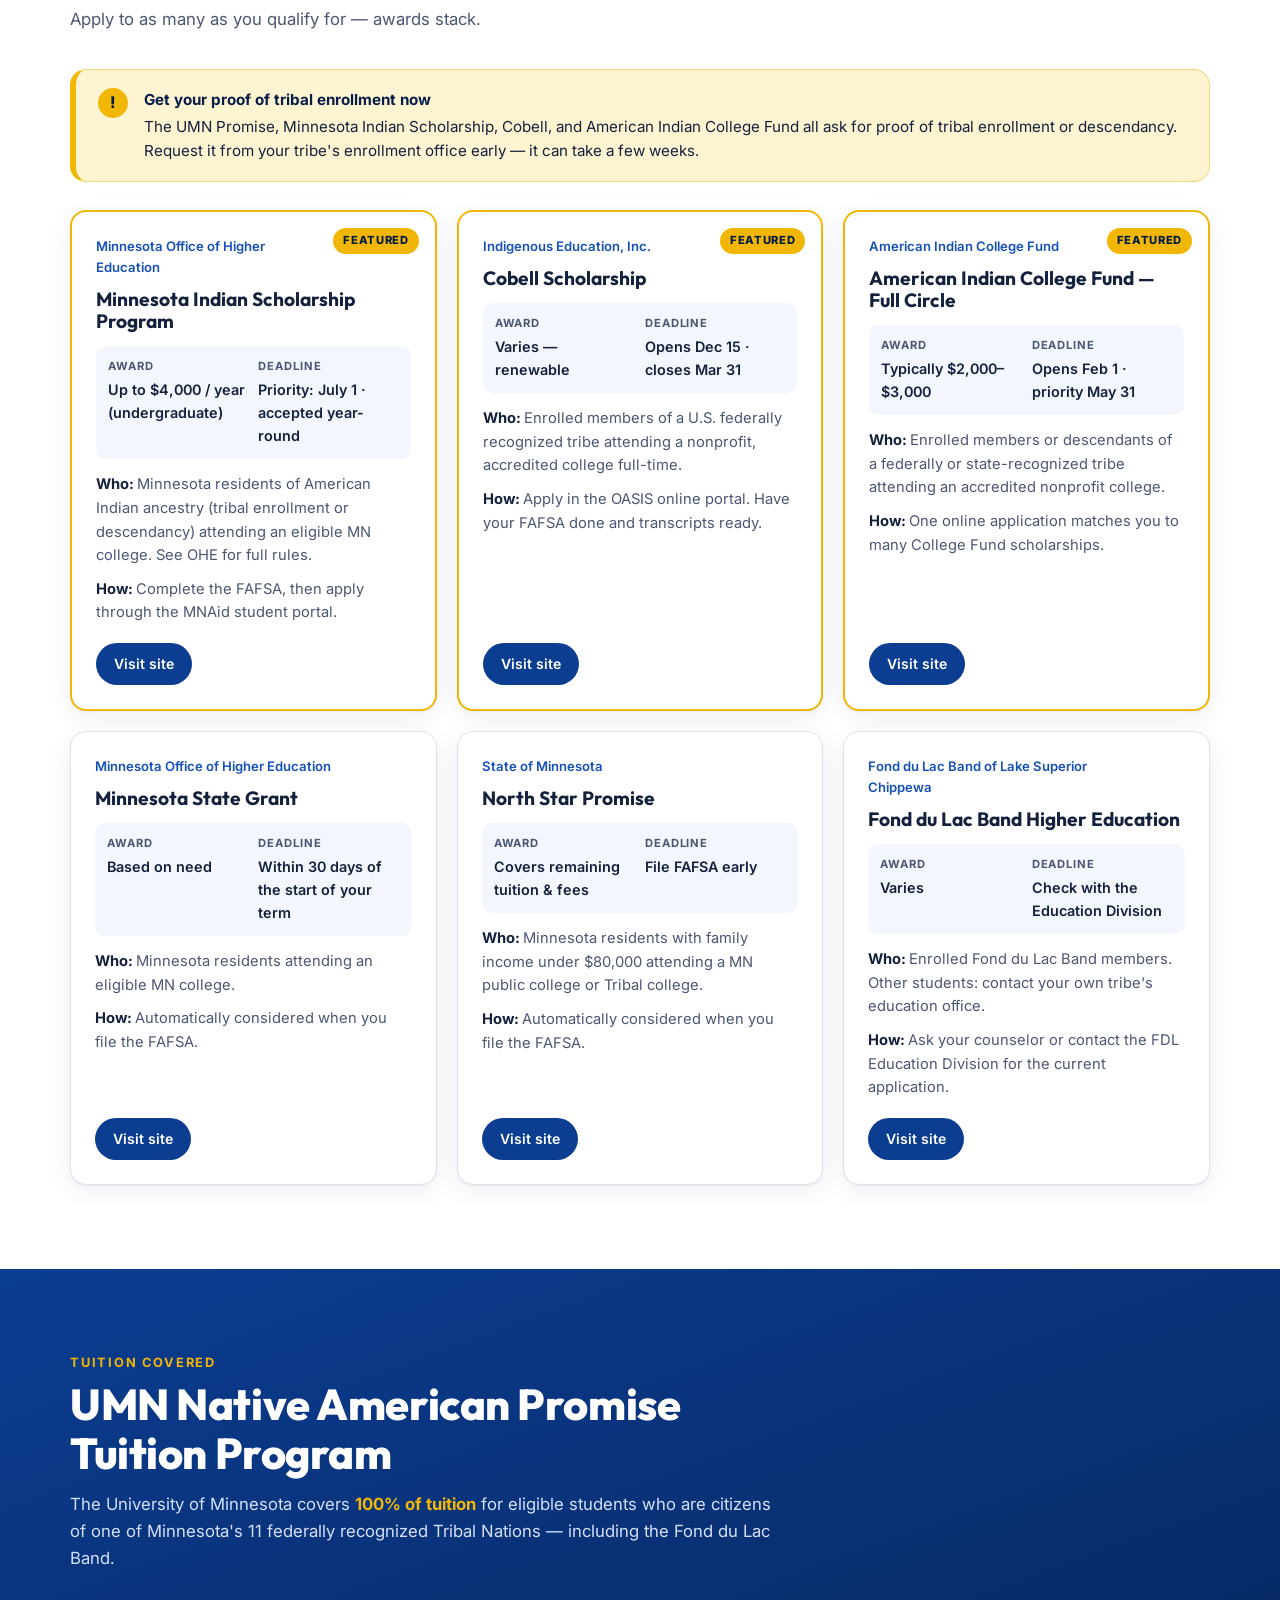
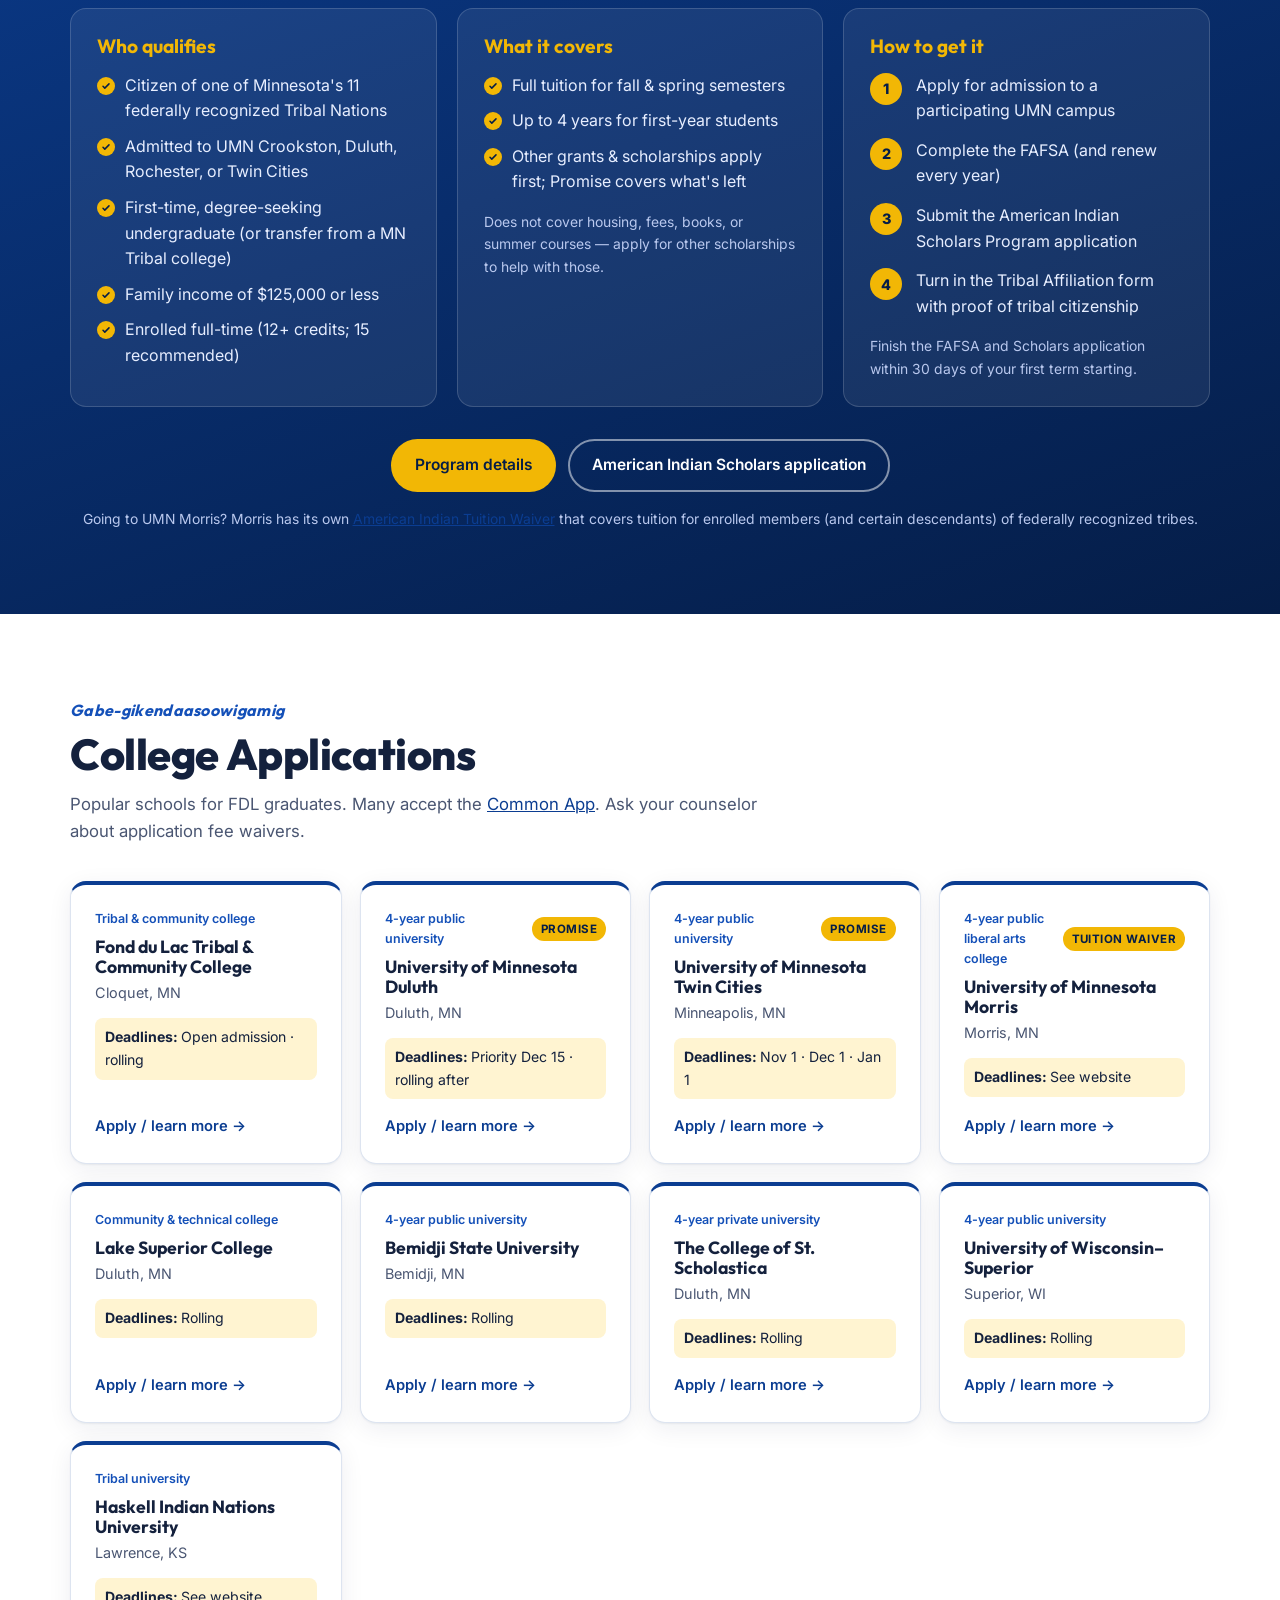
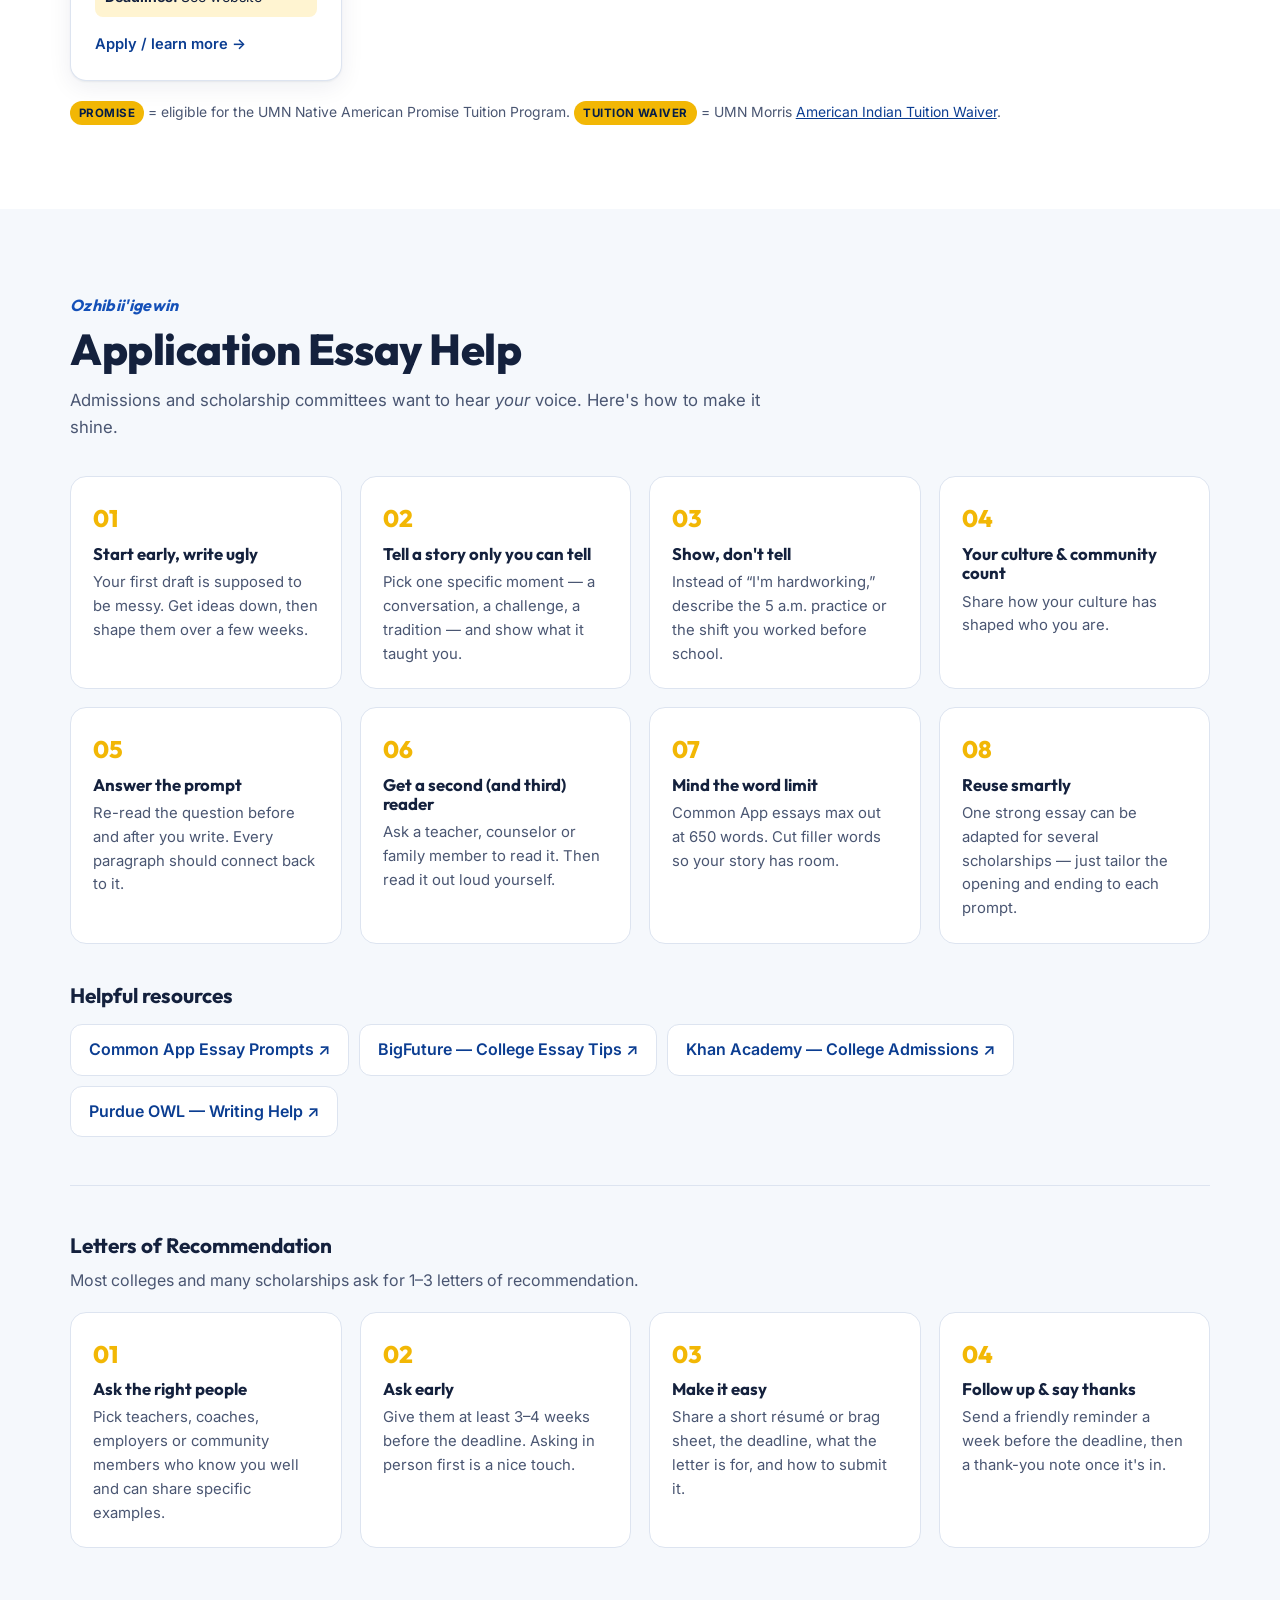
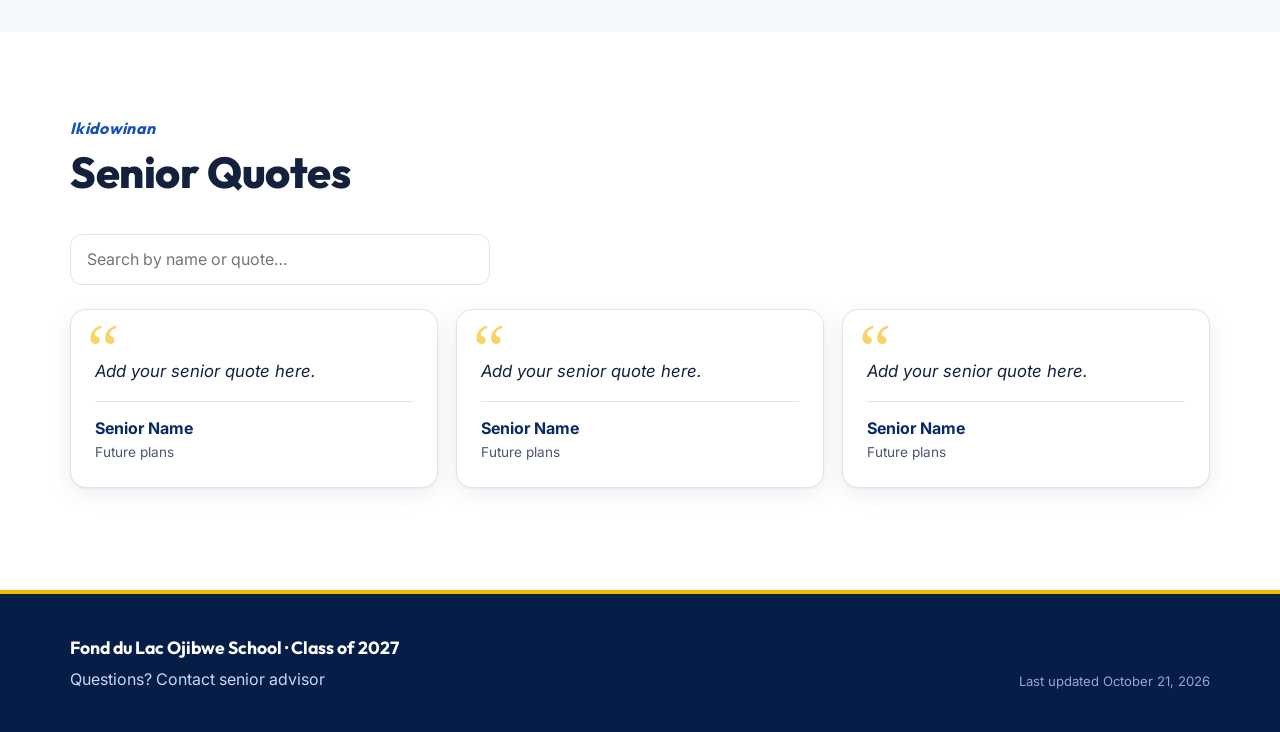
==== commit af60876f: "Add calendar export, checklist, letters of rec, contact card, Ojibwe headings - Add-to-calendar menu" ====
--- a/public/index.html
+++ b/public/index.html
@@ -6,6 +6,16 @@
   <title>FDL Class of 2027</title>
   <meta name="description" content="The all-in-one hub for Fond du Lac Ojibwe School seniors, families, and staff: graduation countdown, deadlines, FAFSA, scholarships, college applications, and senior quotes.">
   <meta name="theme-color" content="#0b3d91">
+  <meta property="og:type" content="website">
+  <meta property="og:site_name" content="FDL Class of 2027">
+  <meta property="og:title" content="FDL Class of 2027">
+  <meta property="og:description" content="Graduation countdown, deadlines, FAFSA, scholarships, and college info for Fond du Lac Ojibwe School seniors and families.">
+  <meta property="og:url" content="https://fdl-senior-website.michaelsayers.workers.dev/">
+  <meta property="og:image" content="https://fdl-senior-website.michaelsayers.workers.dev/og-image.png">
+  <meta property="og:image:width" content="1200">
+  <meta property="og:image:height" content="630">
+  <meta property="og:image:alt" content="FDL Class of 2027 in gold on a blue background">
+  <meta name="twitter:card" content="summary_large_image">
   <link rel="icon" href="data:image/svg+xml,%3Csvg xmlns='http://www.w3.org/2000/svg' viewBox='0 0 64 64'%3E%3Crect width='64' height='64' rx='14' fill='%230b3d91'/%3E%3Cpath d='M32 14 6 26l26 12 26-12z' fill='%23f2b705'/%3E%3Cpath d='M16 31v10c0 4 7 8 16 8s16-4 16-8V31l-16 7z' fill='%23f2b705'/%3E%3C/svg%3E">
   <link rel="preconnect" href="https://fonts.googleapis.com">
   <link rel="preconnect" href="https://fonts.gstatic.com" crossorigin>
@@ -27,6 +37,7 @@
       </button>
       <nav id="site-nav" class="site-nav" aria-label="Main">
         <a href="#deadlines">Deadlines</a>
+        <a href="#checklist">Checklist</a>
         <a href="#fafsa">FAFSA</a>
         <a href="#scholarships">Scholarships</a>
         <a href="#promise">UMN Promise</a>
@@ -41,6 +52,7 @@
     <!-- HERO / COUNTDOWN -->
     <section class="hero" id="top">
       <div class="container hero-inner">
+        <p class="ojibwe-greet" data-ojibwe="hero" hidden></p>
         <p class="eyebrow" data-school-name>Fond du Lac Ojibwe School</p>
         <h1>Class of <span class="gold" data-class-year>2027</span></h1>
 
@@ -75,7 +87,7 @@
     <section class="section" id="deadlines">
       <div class="container">
         <div class="section-head">
-          <p class="eyebrow">Stay on track</p>
+          <p class="eyebrow" data-ojibwe="deadlines">Stay on track</p>
           <h2>Deadline Board</h2>
           <p class="section-sub">Every important date in one place. Sorted soonest first.</p>
         </div>
@@ -87,6 +99,7 @@
           <button class="chip" data-filter="fafsa" aria-pressed="false">FAFSA</button>
           <button class="chip" data-filter="scholarship" aria-pressed="false">Scholarships</button>
           <button class="chip" data-filter="college" aria-pressed="false">College Apps</button>
+          <button class="chip" data-filter="school" aria-pressed="false">School</button>
           <label class="toggle">
             <input type="checkbox" data-show-past>
             <span>Show past</span>
@@ -95,7 +108,27 @@
 
         <ol class="deadline-list" data-deadline-list></ol>
         <p class="empty" data-deadline-empty hidden>No deadlines match this filter.</p>
-        <p class="fine-print">Dates tagged <span class="tag tag-verify">Confirm date</span> follow each program's usual yearly schedule — always double-check on the official site.</p>
+        <div class="deadline-footer">
+          <p class="fine-print">Dates tagged <span class="tag tag-verify">Confirm date</span> follow each program's usual yearly schedule — always double-check on the official site.</p>
+          <button class="btn btn-blue btn-sm" type="button" data-cal-all>Add all upcoming to calendar</button>
+        </div>
+      </div>
+    </section>
+
+    <!-- CHECKLIST -->
+    <section class="section section-alt" id="checklist">
+      <div class="container">
+        <div class="section-head">
+          <p class="eyebrow" data-ojibwe="checklist">Your to-do list</p>
+          <h2>Senior Checklist</h2>
+          <p class="section-sub">Check things off as you go. Your progress is saved on this device only.</p>
+        </div>
+        <div class="checklist-progress">
+          <div class="progress-text"><strong data-check-count>0</strong> of <span data-check-total>0</span> done</div>
+          <div class="progress-track" role="progressbar" aria-label="Checklist progress" aria-valuemin="0" aria-valuemax="100" aria-valuenow="0" data-check-bar><span class="progress-fill"></span></div>
+          <button class="link-btn" type="button" data-check-reset>Reset</button>
+        </div>
+        <div class="checklist-grid" data-checklist></div>
       </div>
     </section>
 
@@ -103,7 +136,7 @@
     <section class="section section-alt" id="fafsa">
       <div class="container">
         <div class="section-head">
-          <p class="eyebrow">Financial aid</p>
+          <p class="eyebrow" data-ojibwe="fafsa">Financial aid</p>
           <h2>FAFSA</h2>
           <p class="section-sub">The Free Application for Federal Student Aid unlocks federal, state, tribal and college aid. <strong>Most scholarships require it — do it first.</strong></p>
         </div>
@@ -129,10 +162,17 @@
     <section class="section" id="scholarships">
       <div class="container">
         <div class="section-head">
-          <p class="eyebrow">Free money</p>
+          <p class="eyebrow" data-ojibwe="scholarships">Free money</p>
           <h2>Scholarships</h2>
           <p class="section-sub">Apply to as many as you qualify for — awards stack.</p>
         </div>
+        <div class="callout">
+          <span class="callout-icon" aria-hidden="true">!</span>
+          <div>
+            <p class="callout-title">Get your proof of tribal enrollment now</p>
+            <p>The UMN Promise, Minnesota Indian Scholarship, Cobell, and American Indian College Fund all ask for proof of tribal enrollment or descendancy. Request it from your tribe's enrollment office early — it can take a few weeks.</p>
+          </div>
+        </div>
         <div class="scholarship-grid" data-scholarships></div>
       </div>
     </section>
@@ -141,7 +181,7 @@
     <section class="section section-blue" id="promise">
       <div class="container">
         <div class="section-head light">
-          <p class="eyebrow">Tuition covered</p>
+          <p class="eyebrow" data-ojibwe="promise">Tuition covered</p>
           <h2>UMN Native American Promise Tuition Program</h2>
           <p class="section-sub">The University of Minnesota covers <strong>100% of tuition</strong> for eligible students who are citizens of one of Minnesota's 11 federally recognized Tribal Nations — including the Fond du Lac Band.</p>
         </div>
@@ -189,7 +229,7 @@
     <section class="section" id="colleges">
       <div class="container">
         <div class="section-head">
-          <p class="eyebrow">Where to next</p>
+          <p class="eyebrow" data-ojibwe="colleges">Where to next</p>
           <h2>College Applications</h2>
           <p class="section-sub">Popular schools for FDL graduates. Many accept the <a href="https://www.commonapp.org" target="_blank" rel="noopener">Common App</a>. Ask your counselor about application fee waivers.</p>
         </div>
@@ -202,13 +242,19 @@
     <section class="section section-alt" id="essays">
       <div class="container">
         <div class="section-head">
-          <p class="eyebrow">Tell your story</p>
+          <p class="eyebrow" data-ojibwe="essays">Tell your story</p>
           <h2>Application Essay Help</h2>
           <p class="section-sub">Admissions and scholarship committees want to hear <em>your</em> voice. Here's how to make it shine.</p>
         </div>
         <div class="tips-grid" data-essay-tips></div>
         <h3 class="sub-head">Helpful resources</h3>
         <div class="resource-list" data-essay-resources></div>
+
+        <div class="letters">
+          <h3 class="sub-head">Letters of Recommendation</h3>
+          <p class="letters-intro" data-letters-intro></p>
+          <div class="tips-grid" data-letters-tips></div>
+        </div>
       </div>
     </section>
 
@@ -216,7 +262,7 @@
     <section class="section" id="quotes">
       <div class="container">
         <div class="section-head">
-          <p class="eyebrow">In their words</p>
+          <p class="eyebrow" data-ojibwe="quotes">In their words</p>
           <h2>Senior Quotes</h2>
         </div>
         <div class="quote-search">
@@ -225,6 +271,20 @@
         </div>
         <div class="quote-grid" data-quotes></div>
         <p class="empty" data-quotes-empty hidden>No quotes match your search.</p>
+      </div>
+    </section>
+
+    <!-- CONTACT -->
+    <section class="section section-alt" id="contact" hidden>
+      <div class="container">
+        <div class="contact-card">
+          <div>
+            <p class="eyebrow">Questions?</p>
+            <h2 data-contact-title>Senior Advisor</h2>
+            <p class="contact-name" data-contact-name></p>
+          </div>
+          <dl class="contact-list" data-contact-list></dl>
+        </div>
       </div>
     </section>
   </main>
@@ -235,6 +295,7 @@
         <p class="footer-brand"><span data-school-name>Fond du Lac Ojibwe School</span> · Class of <span data-class-year>2027</span></p>
         <p data-contact-note></p>
       </div>
+      <p class="footer-updated" data-last-updated></p>
     </div>
   </footer>
 
--- a/public/css/styles.css
+++ b/public/css/styles.css
@@ -98,7 +98,7 @@
 .nav-toggle[aria-expanded="true"] .bar:nth-child(3) { opacity: 0; }
 .nav-toggle[aria-expanded="true"] .bar:nth-child(4) { transform: translateY(-7px) rotate(-45deg); }
 
-@media (max-width: 900px) {
+@media (max-width: 1060px) {
   .nav-toggle { display: flex; }
   .site-nav {
     position: absolute; top: calc(var(--header-h) + 3px); left: 0; right: 0;
@@ -273,7 +273,10 @@
 .deadline-tags { display: flex; flex-wrap: wrap; gap: 6px; margin-bottom: 6px; }
 .deadline-title { font-size: 1.08rem; font-weight: 700; }
 .deadline-desc { color: var(--ink-soft); font-size: 0.93rem; margin-top: 3px; }
-.deadline-link { display: inline-block; margin-top: 6px; font-size: 0.88rem; font-weight: 600; text-decoration: none; }
+.deadline-actions { display: flex; flex-wrap: wrap; align-items: center; gap: 4px 18px; margin-top: 6px; }
+.deadline-link { font-size: 0.88rem; font-weight: 600; text-decoration: none; }
+.deadline-footer { display: flex; flex-wrap: wrap; align-items: center; justify-content: space-between; gap: 12px 20px; margin-top: 20px; }
+.deadline-footer .fine-print { margin-top: 0; }
 
 .deadline-status {
   display: inline-flex; align-items: center; gap: 8px; white-space: nowrap;
@@ -297,6 +300,76 @@
   .deadline-status { grid-column: 2; justify-self: start; }
   .dd-day { font-size: 1.6rem; }
 }
+
+/* ---------- Add to calendar ---------- */
+.cal { position: relative; }
+.cal-toggle {
+  list-style: none; cursor: pointer; font-size: 0.88rem; font-weight: 600; color: var(--blue-700);
+  display: inline-flex; align-items: center; gap: 6px;
+}
+.cal-toggle::-webkit-details-marker { display: none; }
+.cal-toggle::before {
+  content: ""; width: 14px; height: 14px; flex-shrink: 0;
+  background: url("data:image/svg+xml,%3Csvg xmlns='http://www.w3.org/2000/svg' viewBox='0 0 24 24' fill='none' stroke='%230b3d91' stroke-width='2.2' stroke-linecap='round' stroke-linejoin='round'%3E%3Crect x='3' y='5' width='18' height='16' rx='2'/%3E%3Cpath d='M16 3v4M8 3v4M3 10h18M12 13v5M9.5 15.5h5'/%3E%3C/svg%3E") center/contain no-repeat;
+}
+.cal-toggle:hover { color: var(--blue-600); }
+.cal-menu {
+  position: absolute; z-index: 20; top: calc(100% + 6px); left: 0; min-width: 210px;
+  background: #fff; border: 1px solid var(--line); border-radius: 12px; box-shadow: var(--shadow-lg);
+  padding: 6px; display: grid;
+}
+.cal-option {
+  font: inherit; font-size: 0.9rem; font-weight: 500; text-align: left; color: var(--ink);
+  background: none; border: 0; padding: 10px 12px; border-radius: 8px; cursor: pointer; text-decoration: none;
+}
+.cal-option:hover { background: var(--blue-50); color: var(--blue-700); }
+@media (max-width: 640px) {
+  .cal-menu { position: static; margin-top: 8px; box-shadow: none; min-width: 0; }
+}
+
+/* ---------- Checklist ---------- */
+.checklist-progress {
+  display: flex; flex-wrap: wrap; align-items: center; gap: 12px 20px; margin-bottom: 24px;
+  background: #fff; border: 1px solid var(--line); border-radius: var(--radius); padding: 16px 20px; box-shadow: var(--shadow);
+}
+.progress-text { font-size: 0.95rem; color: var(--ink-soft); white-space: nowrap; }
+.progress-text strong { font-family: var(--font-display); font-size: 1.4rem; color: var(--blue-800); }
+.progress-track { flex: 1 1 200px; height: 12px; background: var(--blue-100); border-radius: 999px; overflow: hidden; }
+.progress-fill {
+  display: block; height: 100%; width: 0; border-radius: inherit;
+  background: linear-gradient(90deg, var(--blue-600), var(--gold-500)); transition: width 0.3s ease;
+}
+.link-btn { font: inherit; font-size: 0.88rem; font-weight: 600; color: var(--ink-soft); background: none; border: 0; cursor: pointer; text-decoration: underline; padding: 4px; }
+.link-btn:hover { color: var(--red); }
+.checklist-grid { display: grid; grid-template-columns: repeat(auto-fill, minmax(min(100%, 320px), 1fr)); gap: 18px; align-items: start; }
+.check-group h3 { font-size: 1.05rem; color: var(--blue-700); margin-bottom: 12px; }
+.check-items { list-style: none; margin: 0; padding: 0; display: grid; gap: 4px; }
+.check-items li { display: flex; align-items: flex-start; gap: 12px; padding: 8px 6px; border-radius: 8px; }
+.check-items li:hover { background: var(--blue-50); }
+.check-items input {
+  appearance: none; flex-shrink: 0; width: 22px; height: 22px; margin: 1px 0 0; cursor: pointer;
+  border: 2px solid #b3bccd; border-radius: 6px; background: #fff; display: grid; place-items: center;
+  transition: background 0.15s, border-color 0.15s;
+}
+.check-items input:checked {
+  background: var(--blue-700) url("data:image/svg+xml,%3Csvg xmlns='http://www.w3.org/2000/svg' viewBox='0 0 20 20'%3E%3Cpath d='M5 10.5l3 3 7-7' fill='none' stroke='%23f2b705' stroke-width='2.8' stroke-linecap='round' stroke-linejoin='round'/%3E%3C/svg%3E") center/16px no-repeat;
+  border-color: var(--blue-700);
+}
+.check-items label { cursor: pointer; font-size: 0.95rem; line-height: 1.45; }
+.check-items input:checked + label { color: var(--ink-soft); text-decoration: line-through; text-decoration-color: rgba(74, 86, 114, 0.5); }
+
+/* ---------- Callout ---------- */
+.callout {
+  display: flex; gap: 16px; align-items: flex-start; margin-bottom: 28px;
+  background: var(--gold-100); border: 1px solid #f3d77e; border-left: 6px solid var(--gold-500);
+  border-radius: var(--radius); padding: 18px 22px;
+}
+.callout-icon {
+  flex-shrink: 0; width: 30px; height: 30px; border-radius: 50%; display: grid; place-items: center;
+  background: var(--gold-500); color: var(--blue-900); font-weight: 800;
+}
+.callout-title { font-weight: 700; color: var(--blue-900); margin-bottom: 2px; }
+.callout p { font-size: 0.95rem; }
 
 /* ---------- FAFSA ---------- */
 .fafsa-grid { display: grid; grid-template-columns: 1.4fr 1fr; gap: 20px; }
@@ -374,6 +447,9 @@
 }
 .resource:hover { border-color: var(--blue-600); background: var(--blue-50); }
 
+.letters { margin-top: 48px; padding-top: 8px; border-top: 1px solid var(--line); }
+.letters-intro { color: var(--ink-soft); margin: -6px 0 18px; }
+
 /* ---------- Quotes ---------- */
 .quote-search { margin-bottom: 24px; }
 .quote-search input {
@@ -395,9 +471,27 @@
 .quote-name { font-weight: 700; color: var(--blue-800); }
 .quote-plans { font-size: 0.85rem; color: var(--ink-soft); }
 
+/* ---------- Contact ---------- */
+.contact-card {
+  display: flex; flex-wrap: wrap; justify-content: space-between; align-items: center; gap: 24px 40px;
+  background: #fff; border: 1px solid var(--line); border-top: 5px solid var(--gold-500);
+  border-radius: var(--radius); padding: 32px; box-shadow: var(--shadow);
+}
+.contact-card h2 { font-size: clamp(1.6rem, 4vw, 2.1rem); font-weight: 800; margin: 6px 0 4px; }
+.contact-name { font-size: 1.1rem; font-weight: 600; color: var(--blue-700); }
+.contact-list { display: grid; gap: 10px; margin: 0; }
+.contact-list div { display: flex; gap: 12px; }
+.contact-list dt { min-width: 104px; font-size: 0.78rem; font-weight: 700; letter-spacing: 0.08em; text-transform: uppercase; color: var(--ink-soft); padding-top: 2px; }
+.contact-list dd { margin: 0; font-weight: 500; }
+
+/* ---------- Ojibwe headings ---------- */
+.eyebrow.is-ojibwe { text-transform: none; letter-spacing: 0.02em; font-size: 1rem; font-style: italic; font-family: var(--font-display); }
+.ojibwe-greet { font-family: var(--font-display); font-style: italic; font-size: 1.35rem; font-weight: 700; color: #fff; margin-bottom: 8px; }
+
 /* ---------- Footer ---------- */
 .site-footer { background: var(--blue-900); color: #c9d6f5; padding: 40px 0; border-top: 4px solid var(--gold-500); }
 .footer-inner { display: flex; flex-wrap: wrap; justify-content: space-between; gap: 16px; }
+.footer-updated { font-size: 0.82rem; color: #94a7d4; align-self: flex-end; }
 .footer-brand { font-family: var(--font-display); font-weight: 700; color: #fff; font-size: 1.1rem; margin-bottom: 4px; }
 
 @media (prefers-reduced-motion: reduce) {
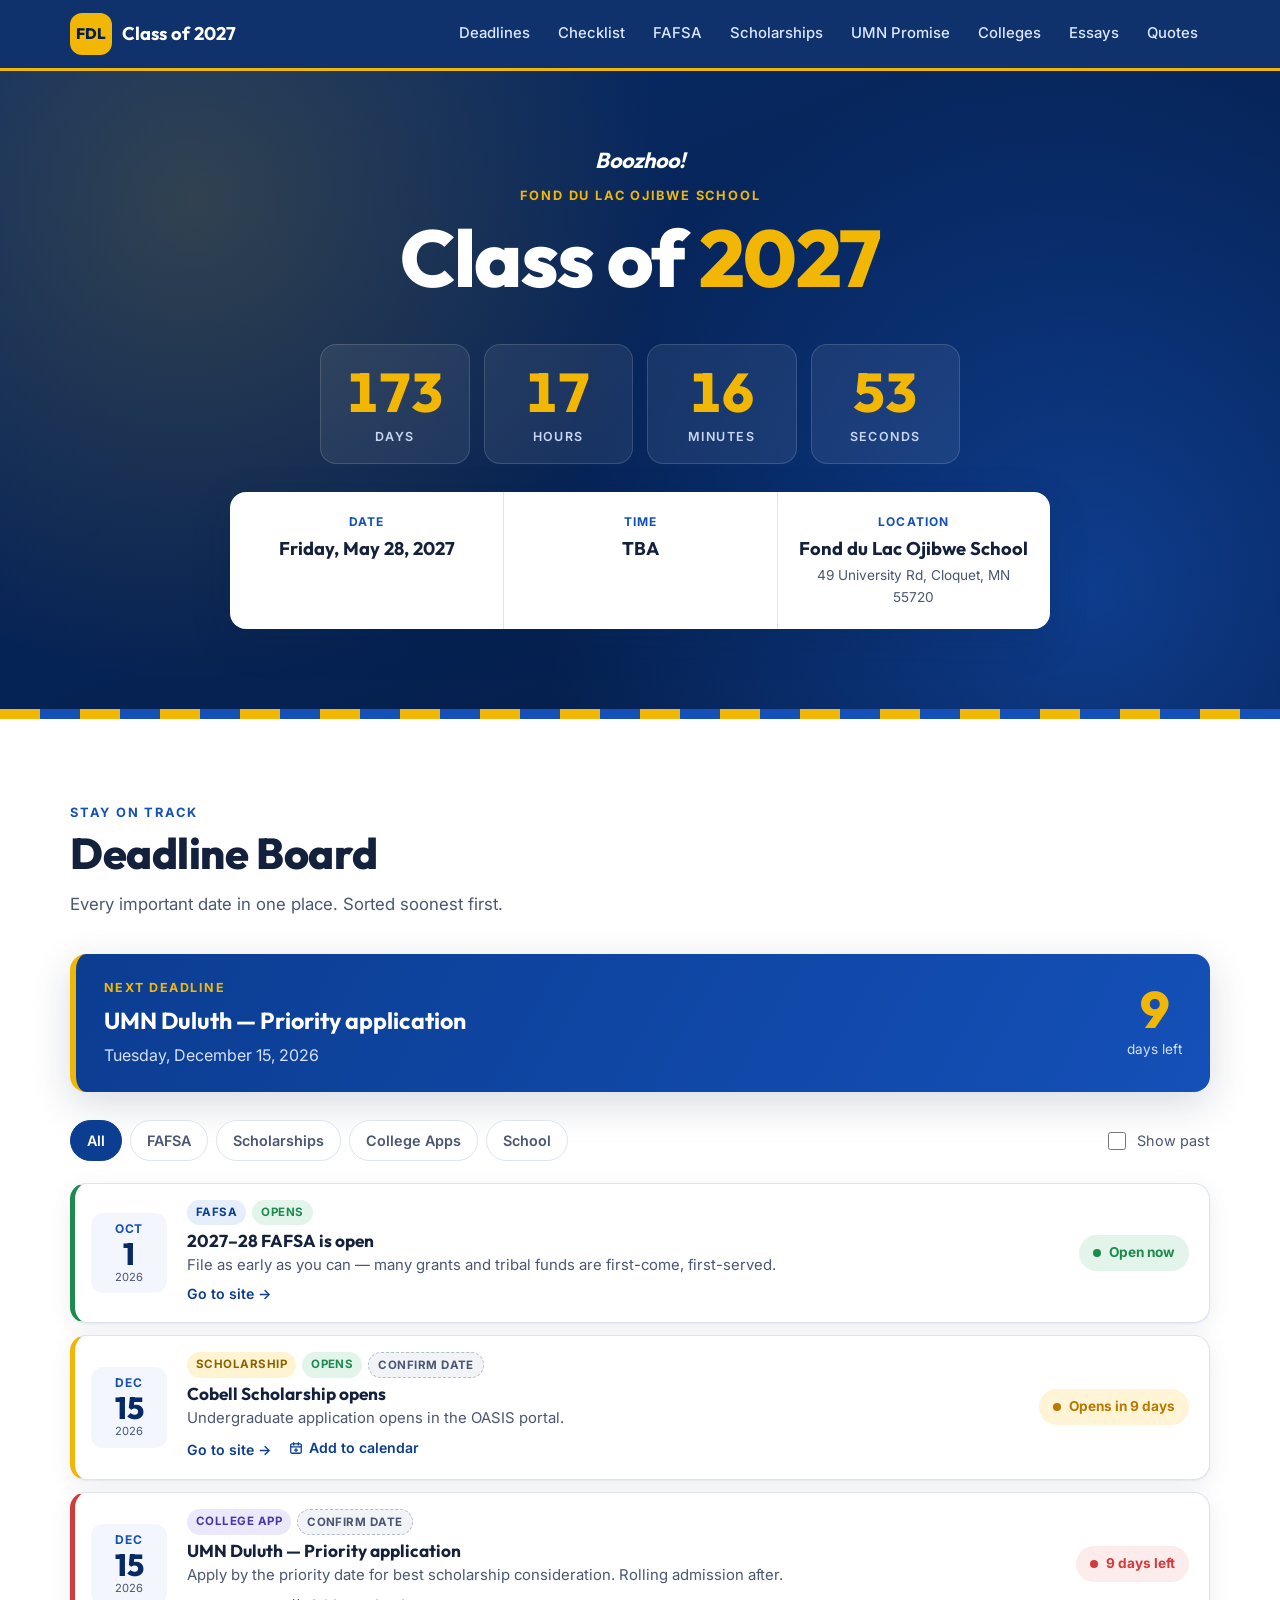
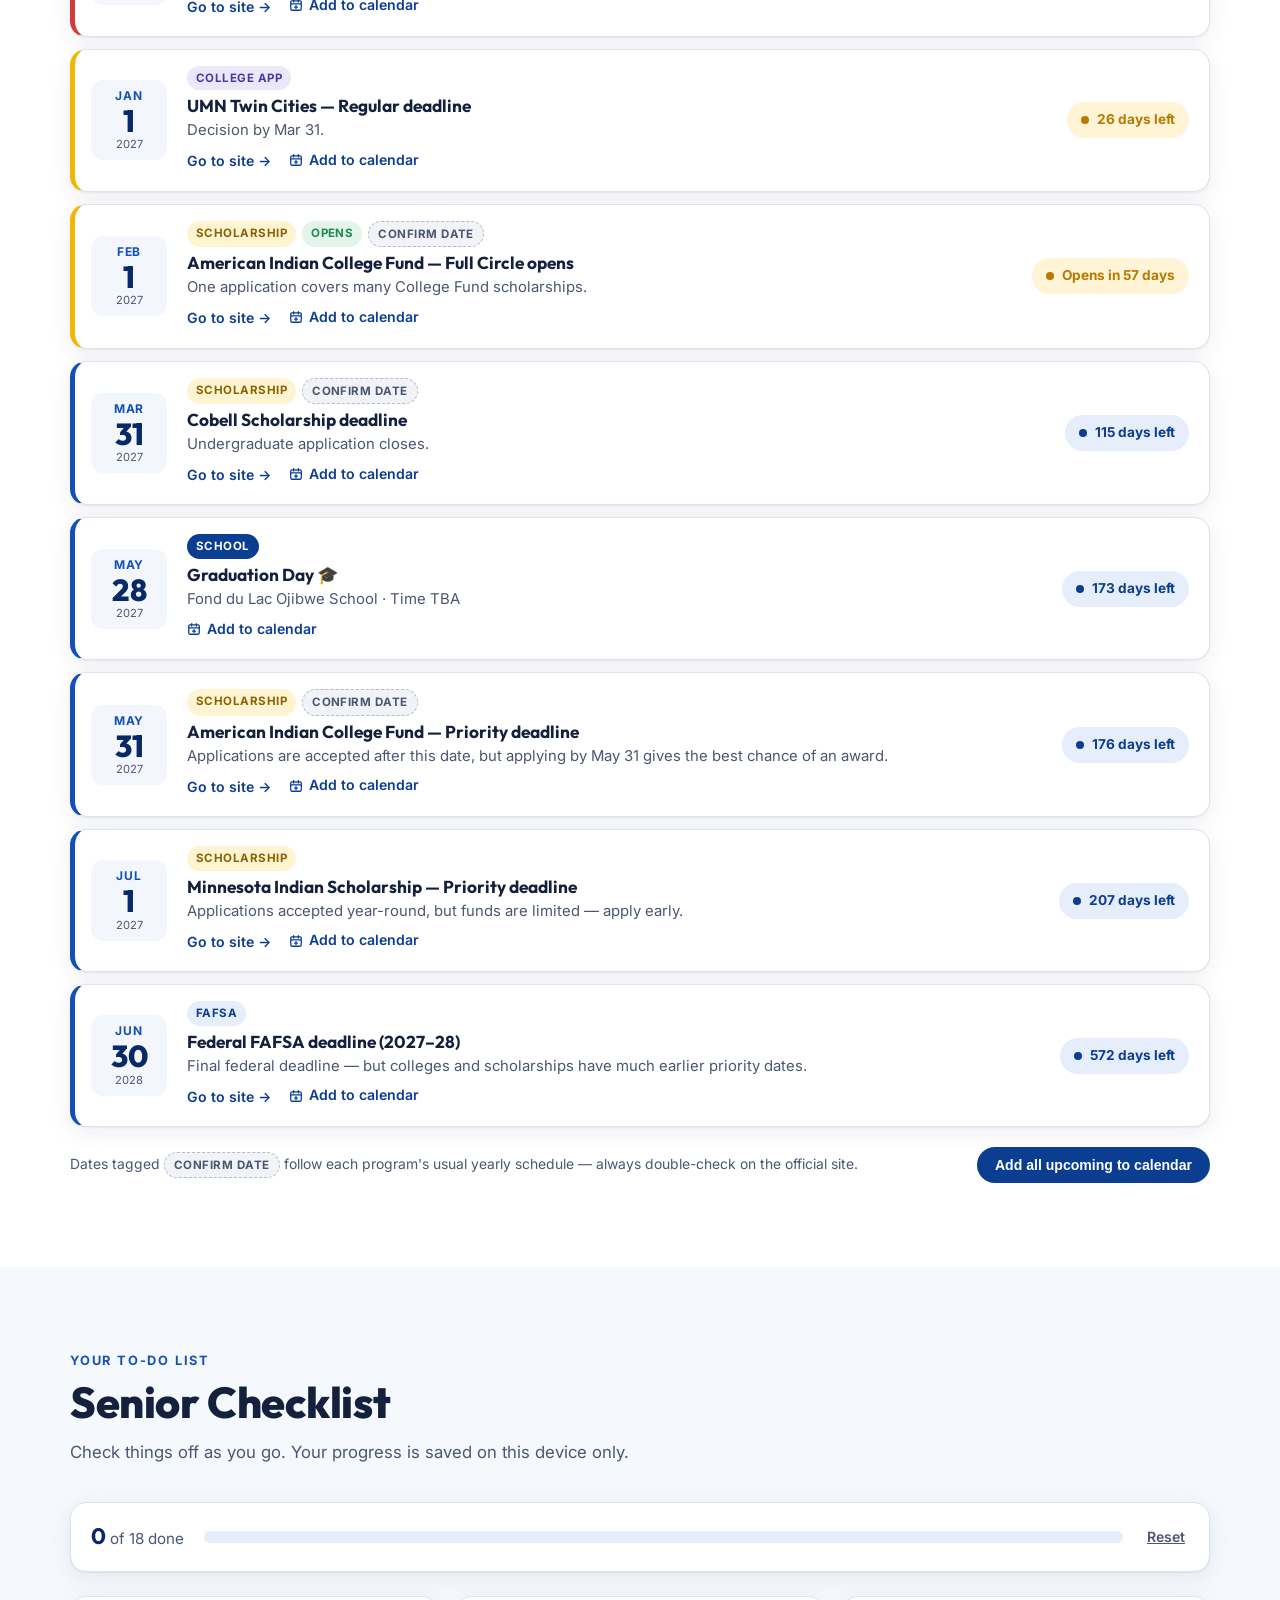
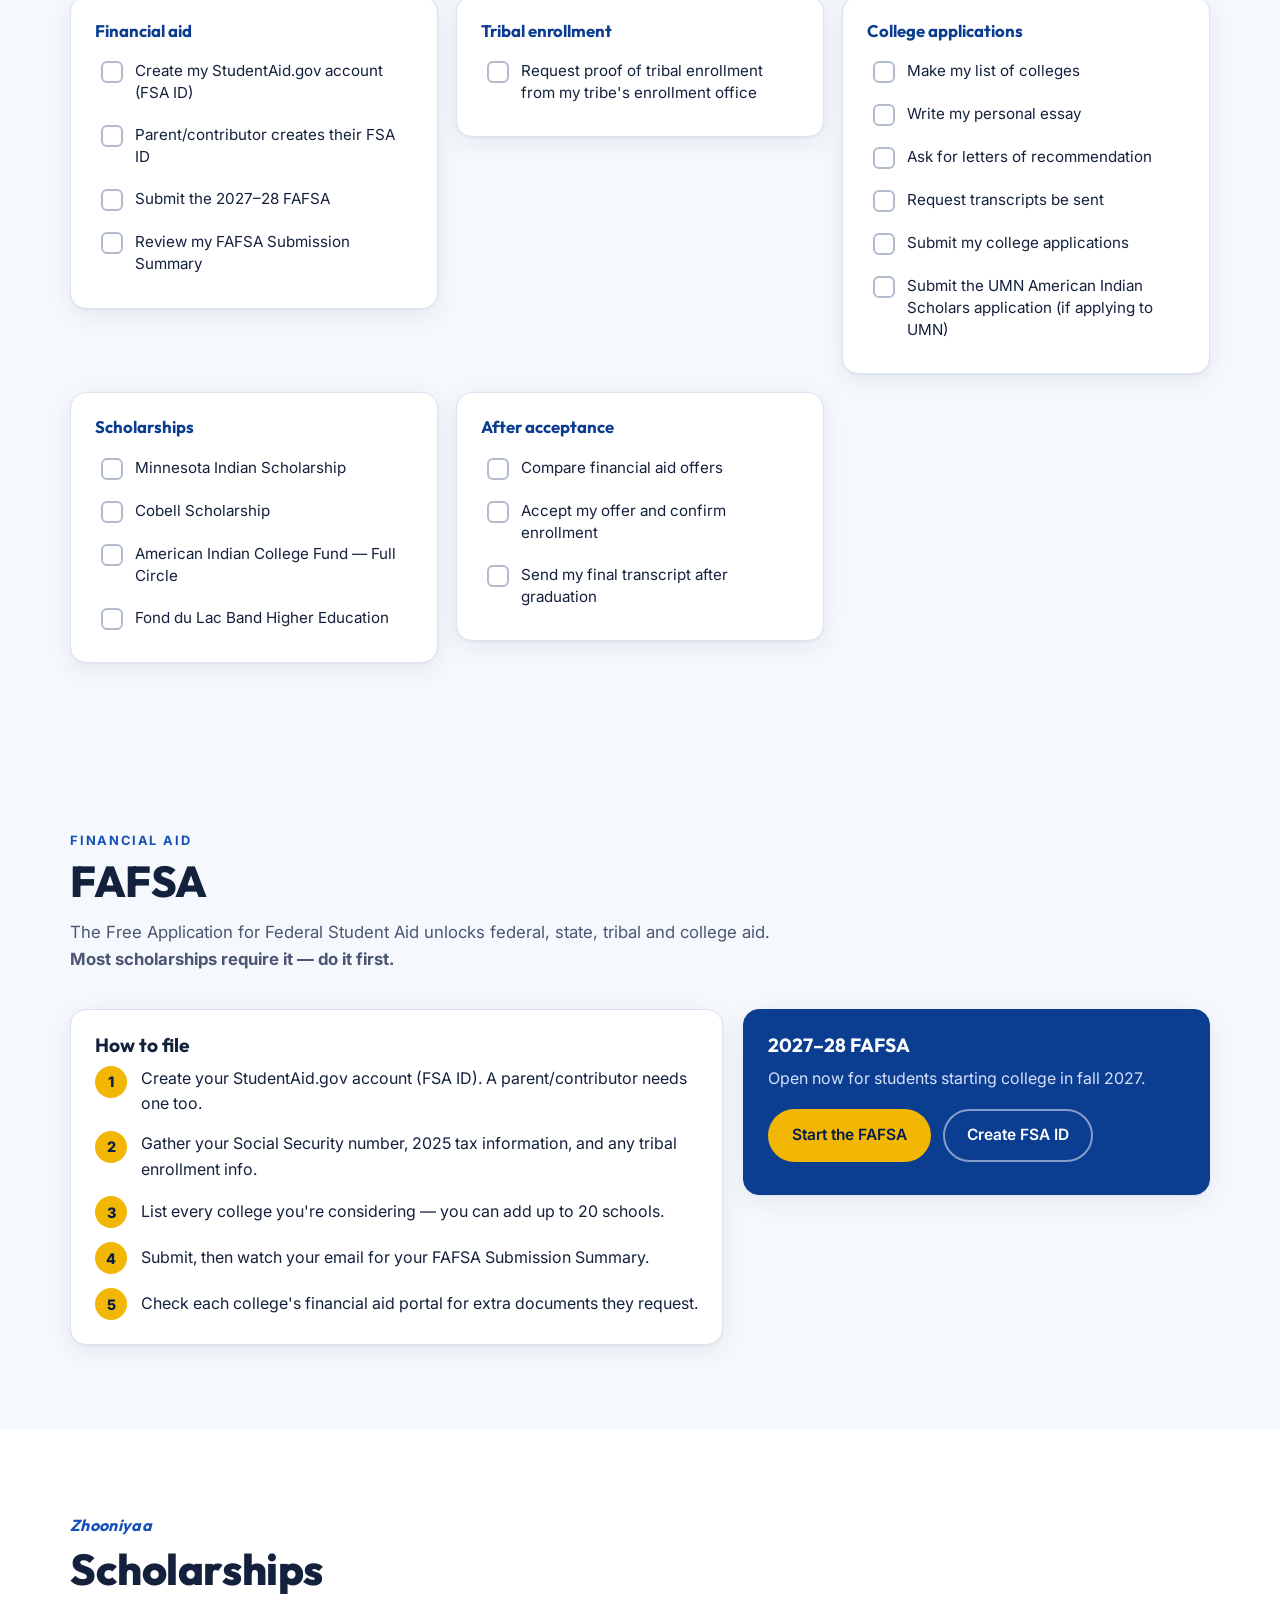
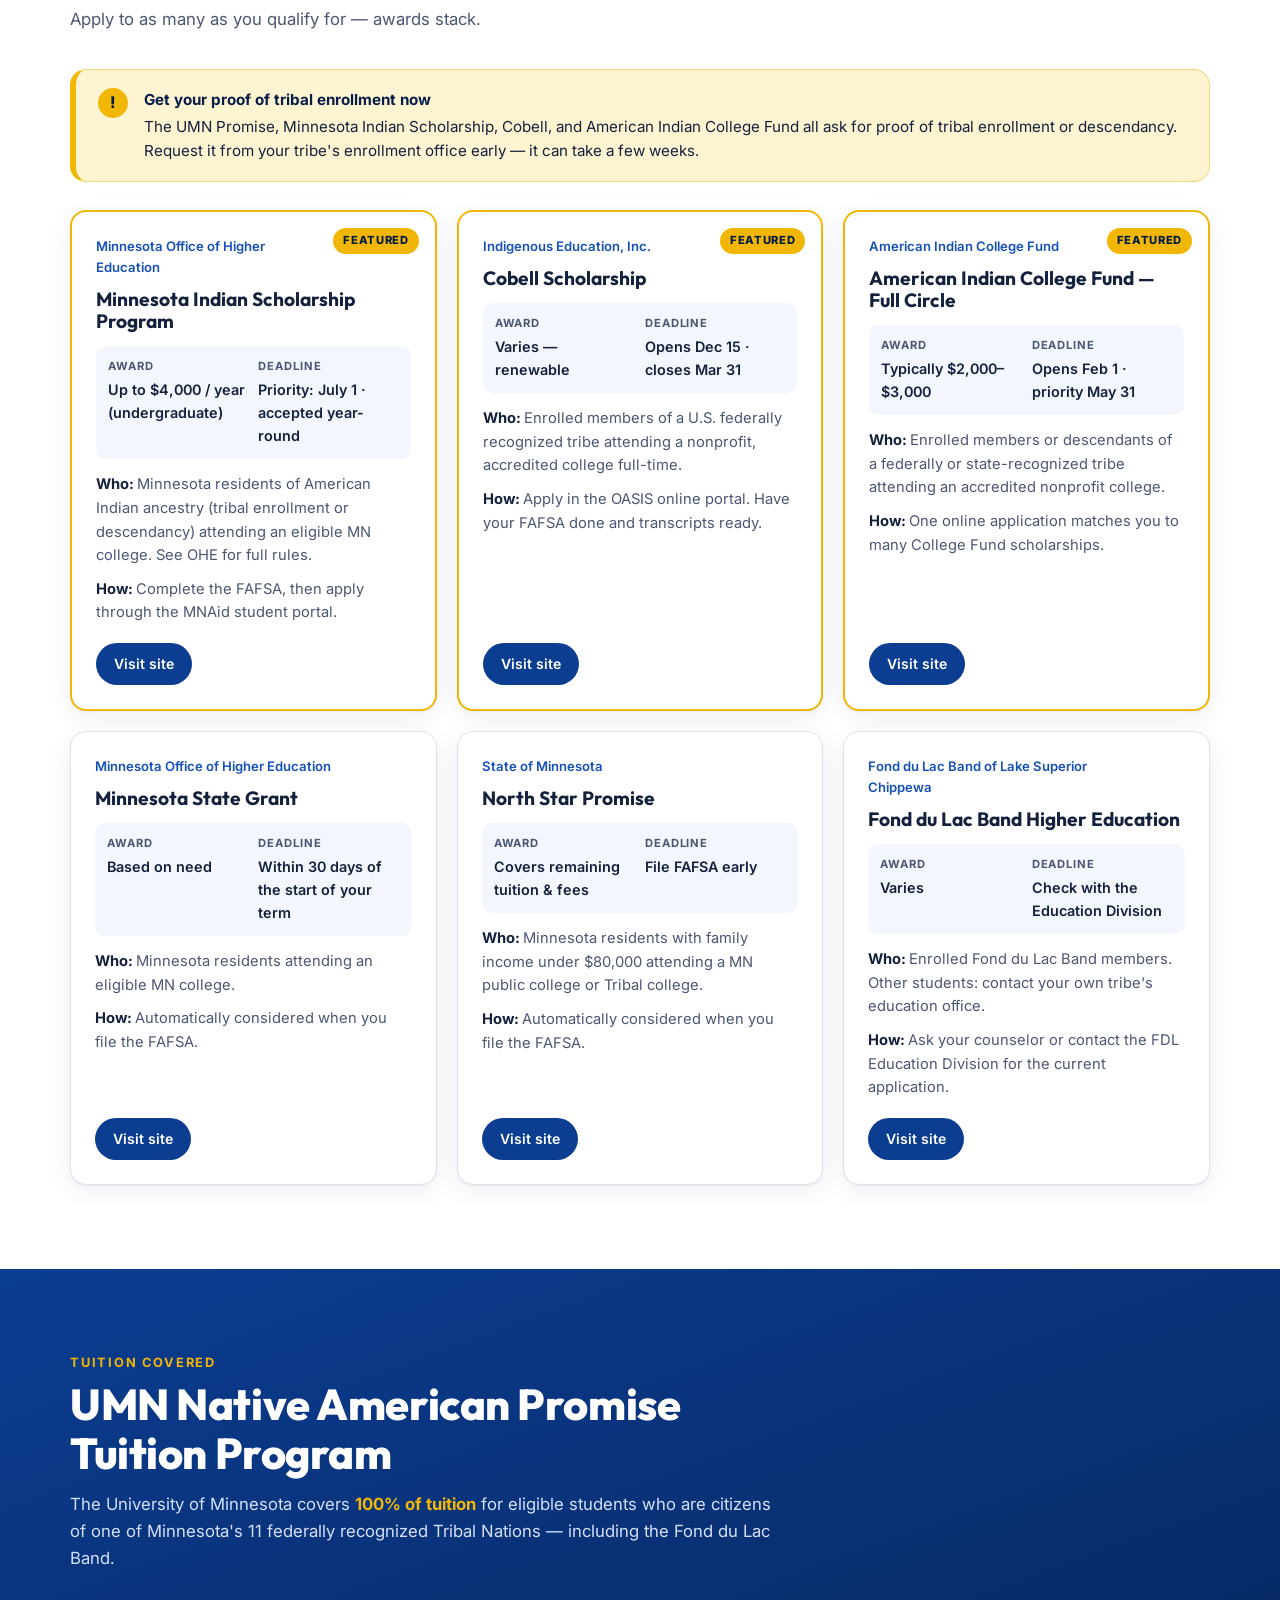
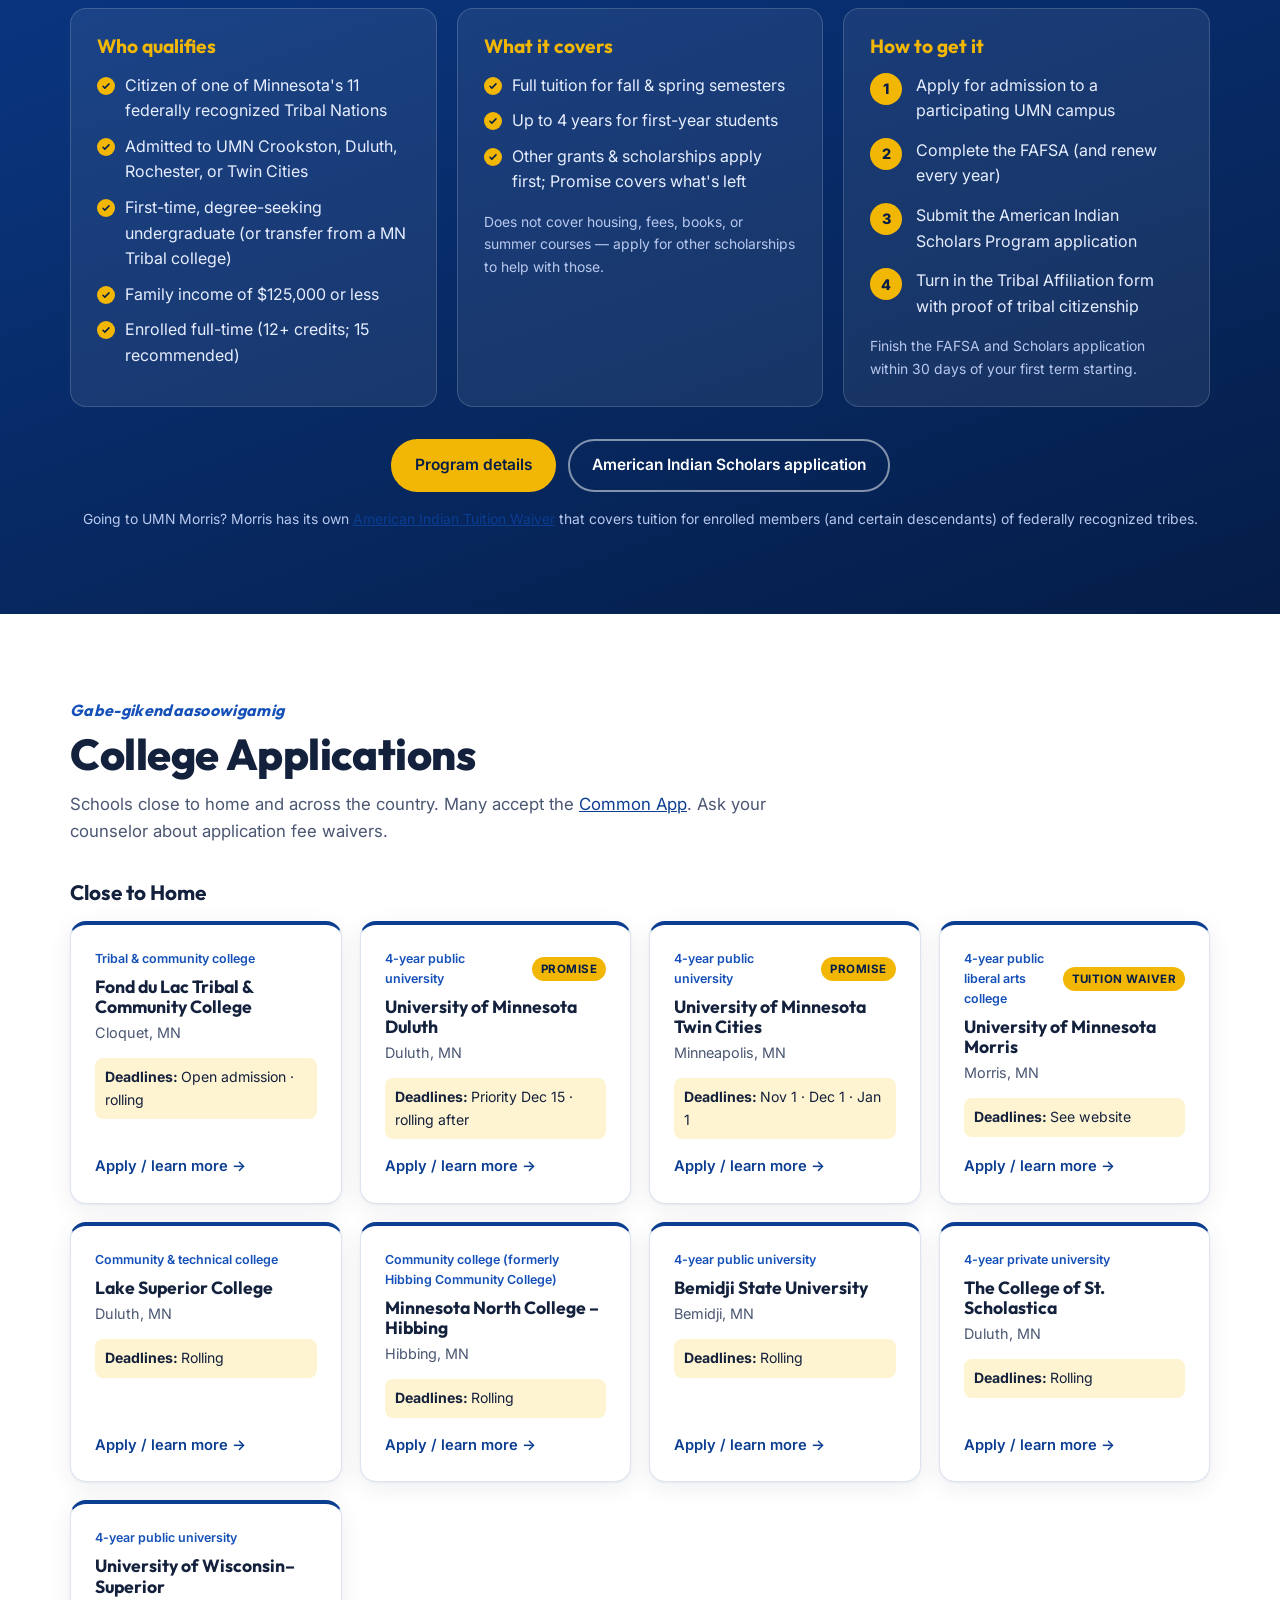
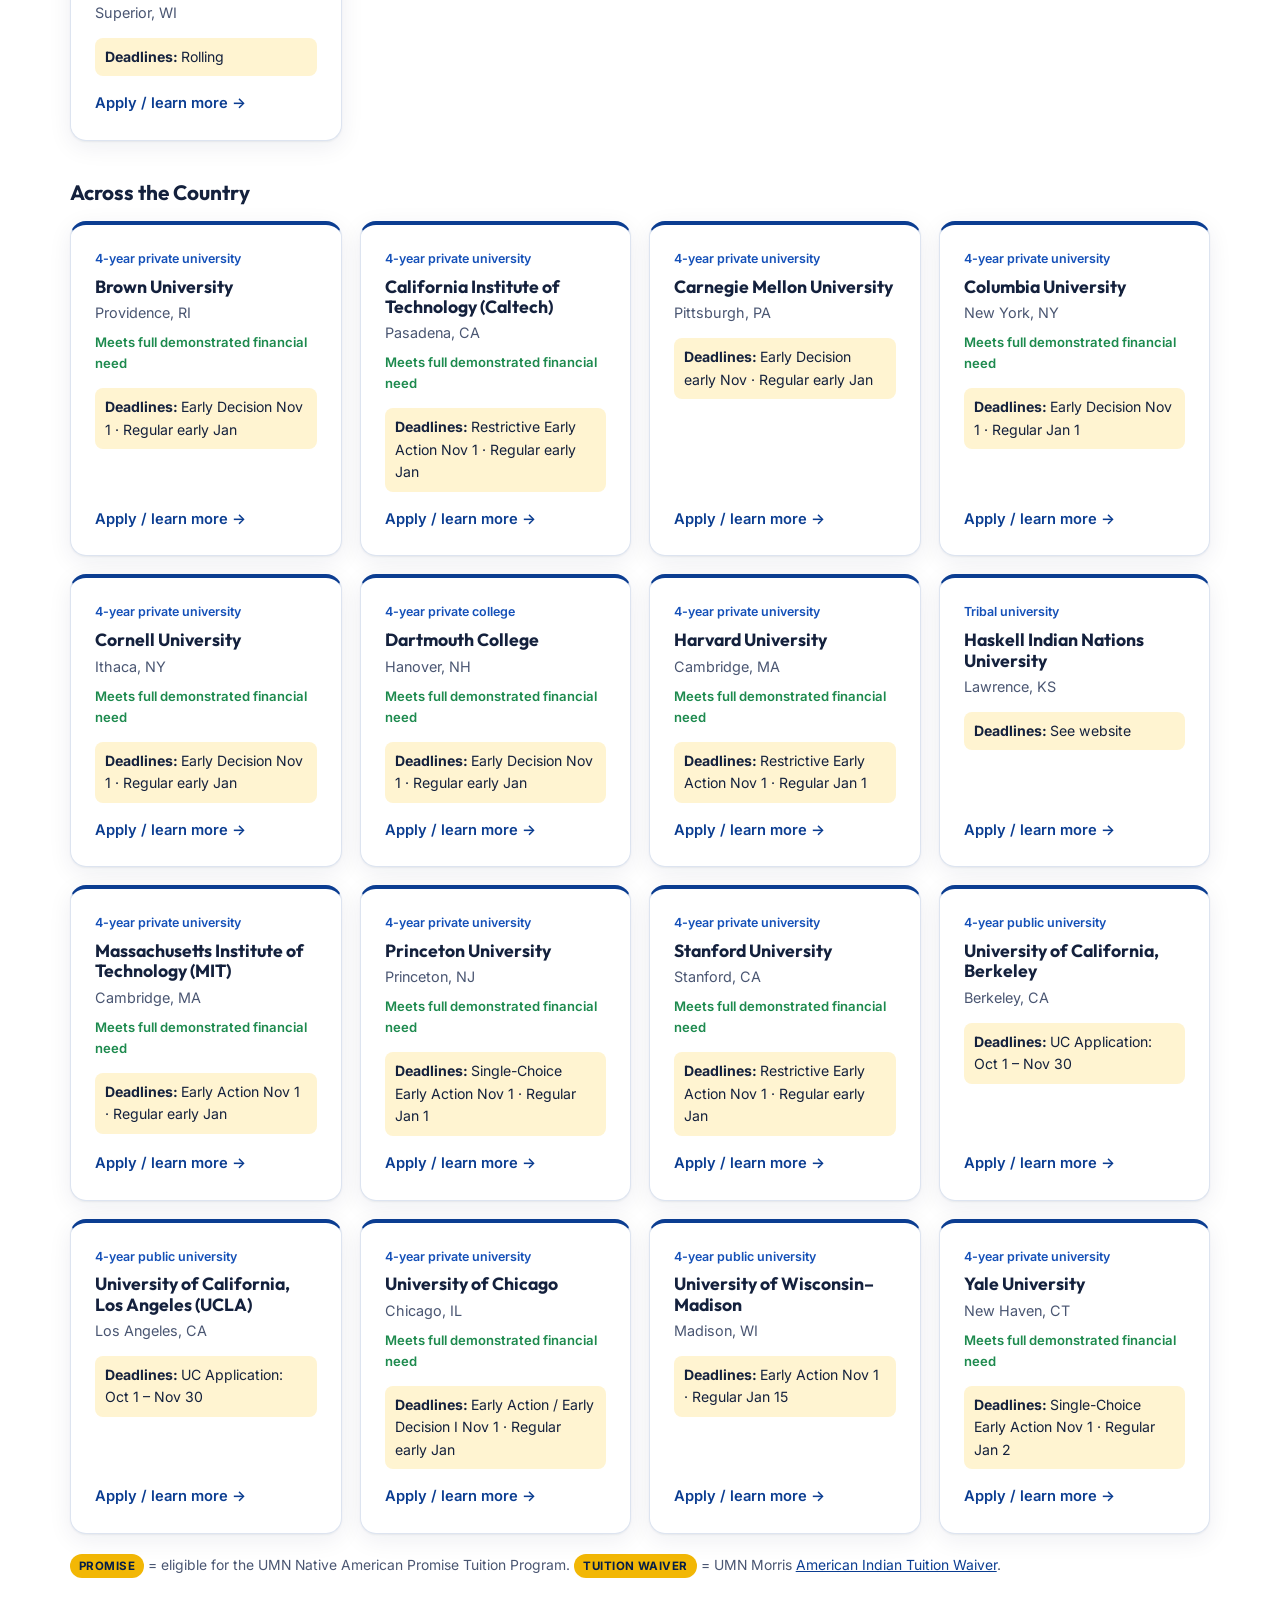
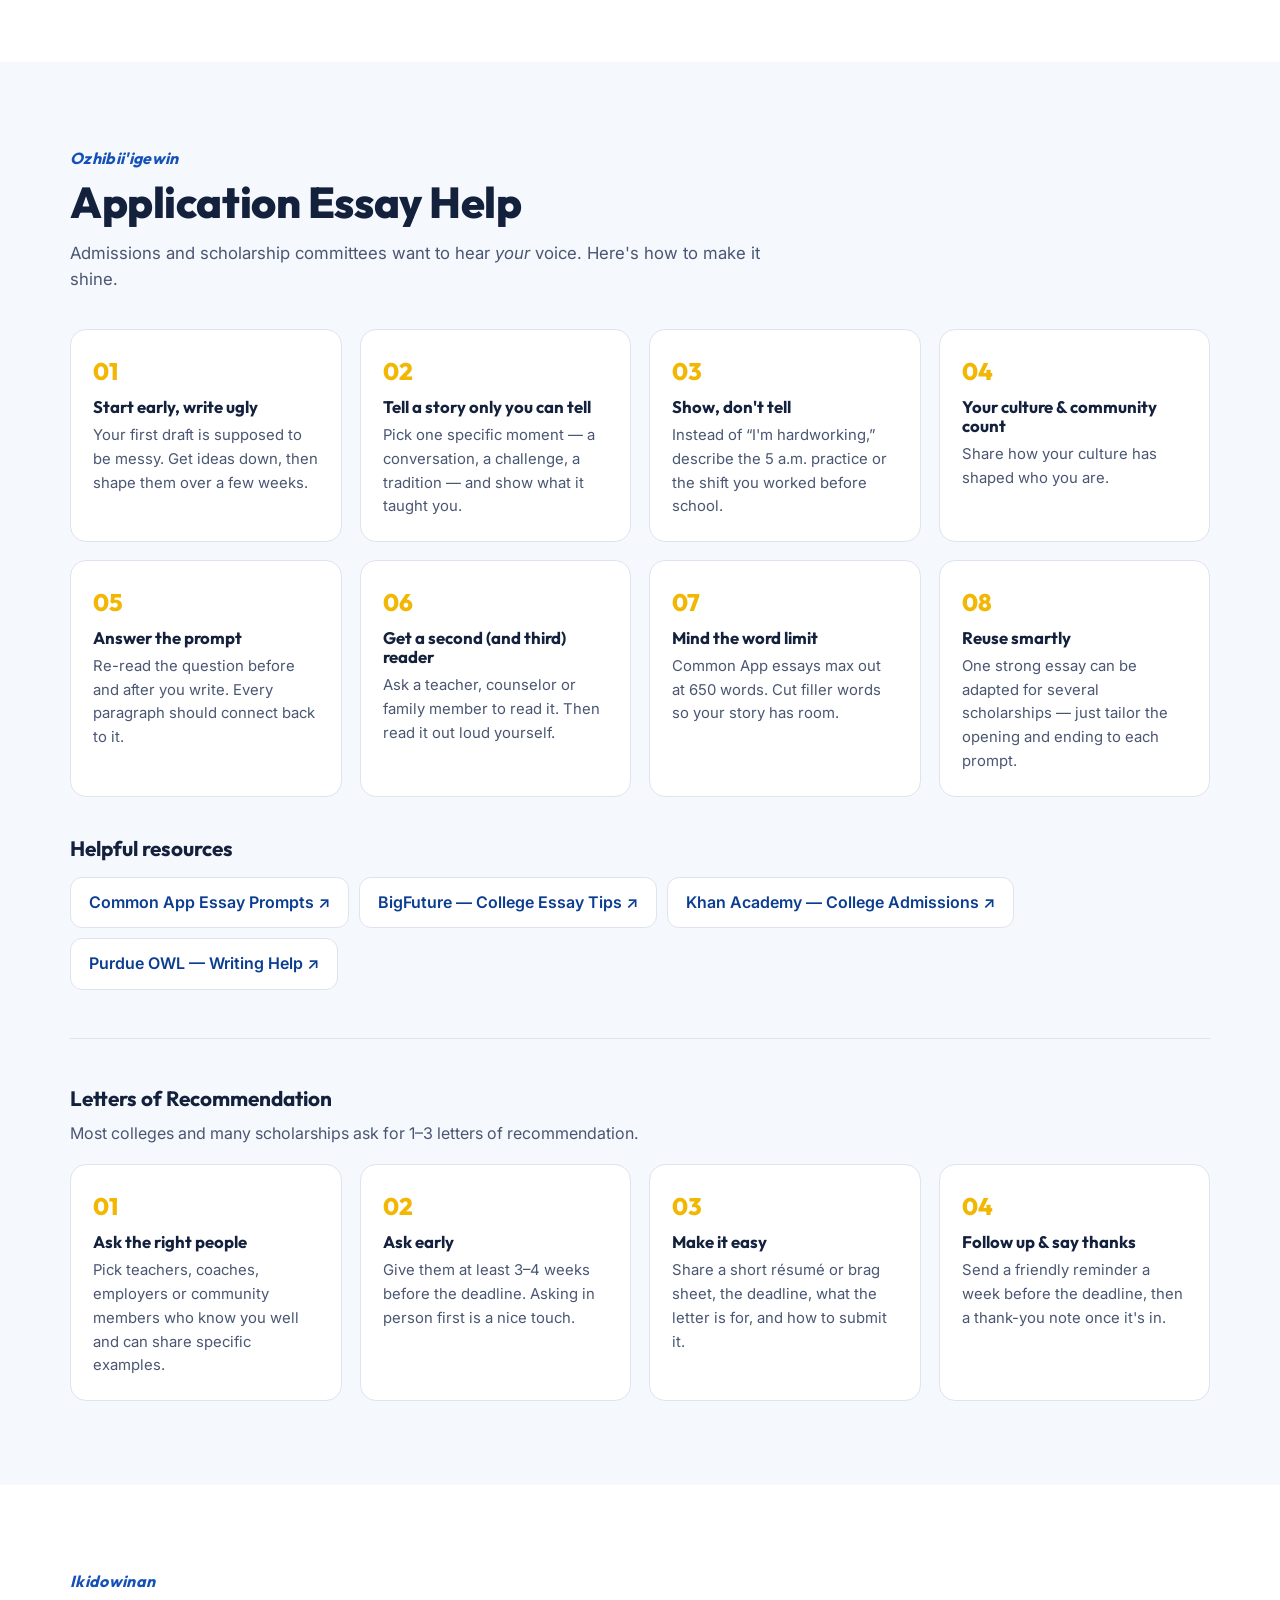
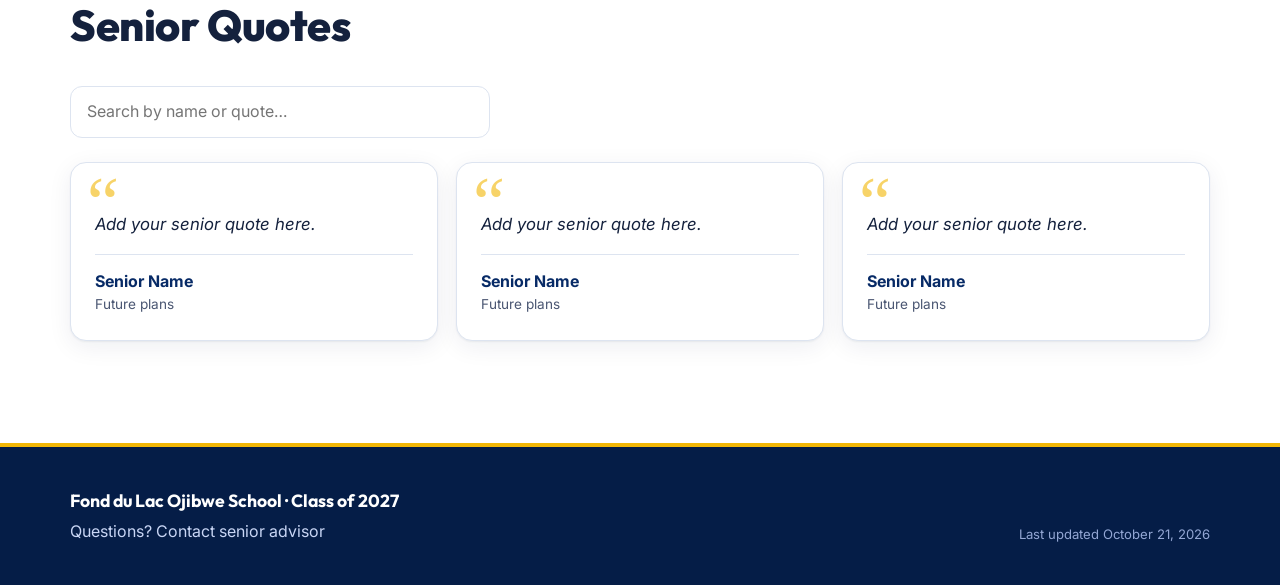
==== commit 443a68c9: "Add national colleges and Minnesota North College – Hibbing Group the college list into Close to Hom" ====
--- a/public/index.html
+++ b/public/index.html
@@ -231,9 +231,9 @@
         <div class="section-head">
           <p class="eyebrow" data-ojibwe="colleges">Where to next</p>
           <h2>College Applications</h2>
-          <p class="section-sub">Popular schools for FDL graduates. Many accept the <a href="https://www.commonapp.org" target="_blank" rel="noopener">Common App</a>. Ask your counselor about application fee waivers.</p>
-        </div>
-        <div class="college-grid" data-colleges></div>
+          <p class="section-sub">Schools close to home and across the country. Many accept the <a href="https://www.commonapp.org" target="_blank" rel="noopener">Common App</a>. Ask your counselor about application fee waivers.</p>
+        </div>
+        <div data-colleges></div>
         <p class="fine-print"><span class="tag tag-promise">Promise</span> = eligible for the UMN Native American Promise Tuition Program. <span class="tag tag-promise">Tuition Waiver</span> = UMN Morris <a href="https://morris.umn.edu/costs-aid/financial-aid/grants-waivers/american-indian-tuition-waiver" target="_blank" rel="noopener">American Indian Tuition Waiver</a>.</p>
       </div>
     </section>
--- a/public/css/styles.css
+++ b/public/css/styles.css
@@ -430,6 +430,8 @@
 .college-type { font-size: 0.78rem; font-weight: 600; color: var(--blue-600); }
 .college h3 { font-size: 1.1rem; margin-bottom: 0; }
 .college-loc { color: var(--ink-soft); font-size: 0.9rem; }
+.college-note { font-size: 0.82rem; font-weight: 600; color: var(--green); margin-top: 4px; }
+.college-group:first-child { margin-top: 0; }
 .college-deadline { font-size: 0.88rem; margin: 10px 0 12px; padding: 8px 10px; background: var(--gold-100); border-radius: 8px; }
 .college-deadline span { font-weight: 700; }
 .college-link { margin-top: auto; font-weight: 600; font-size: 0.92rem; text-decoration: none; }
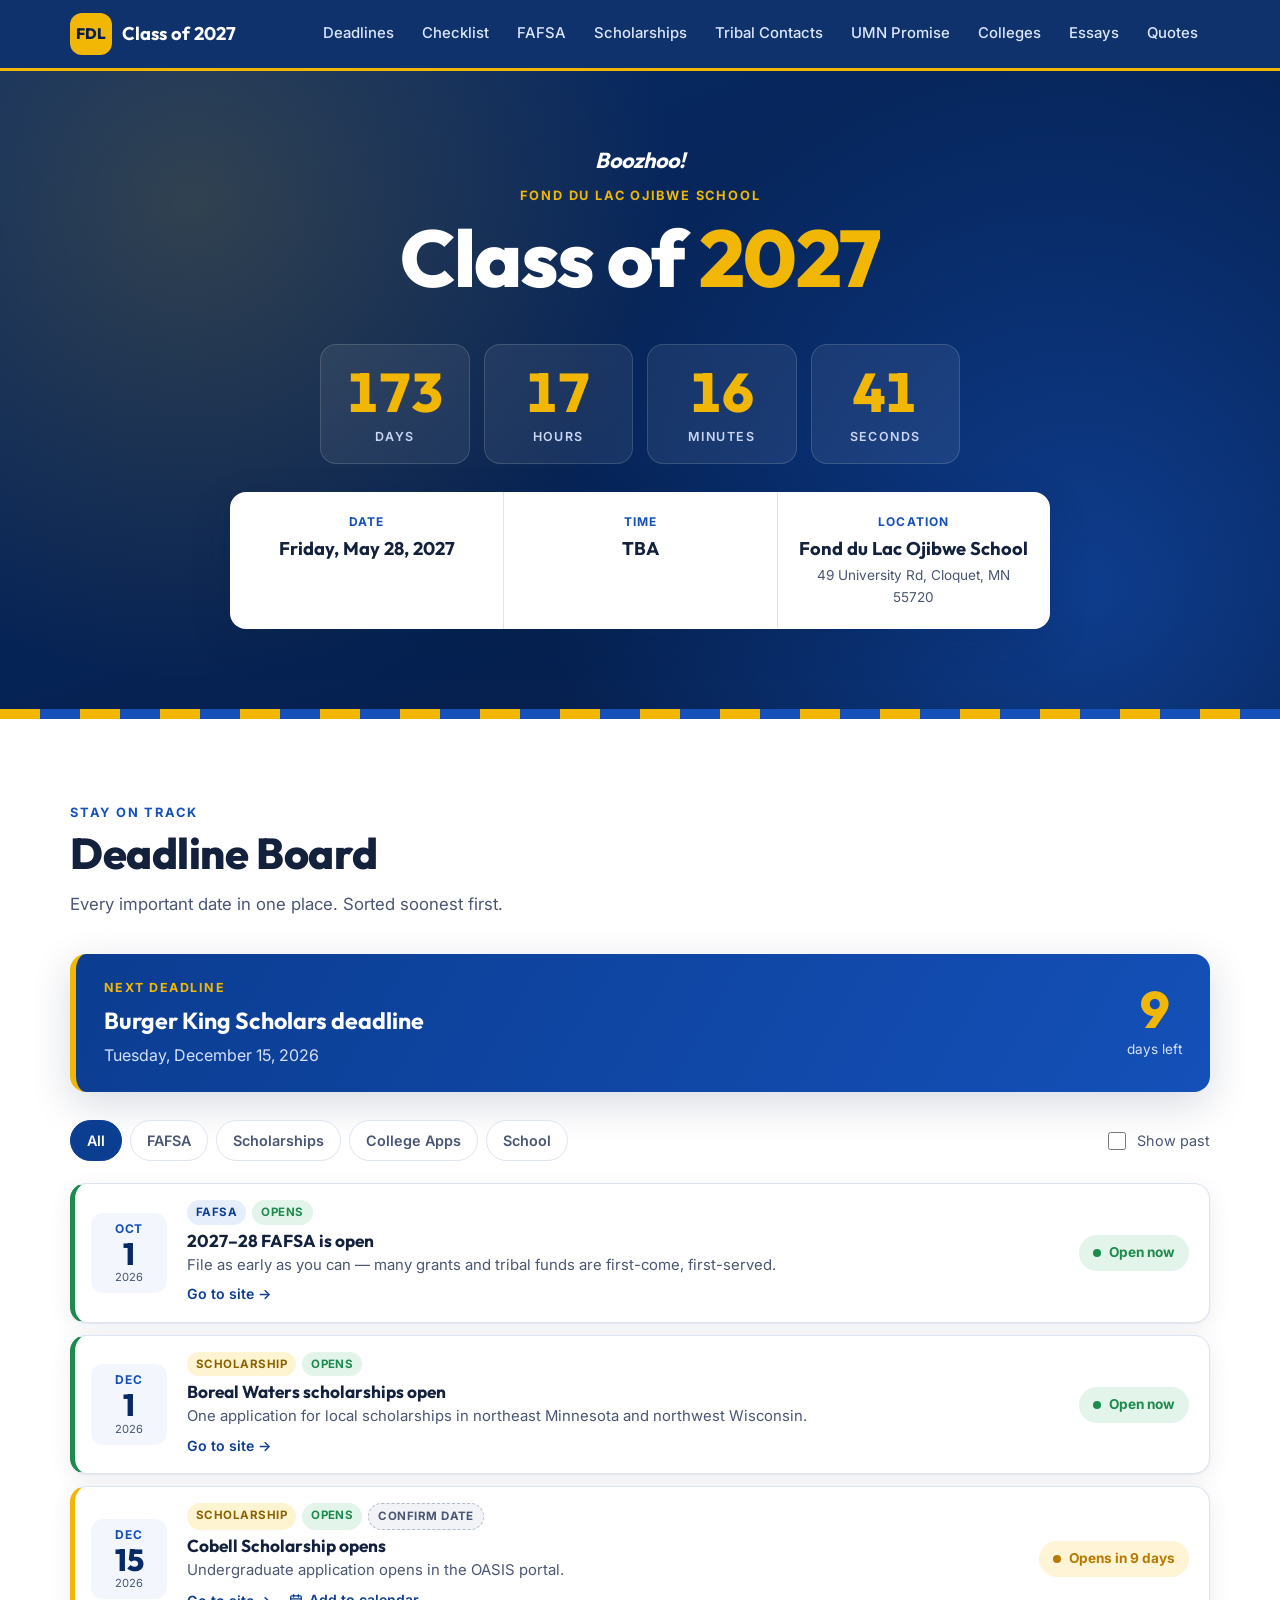
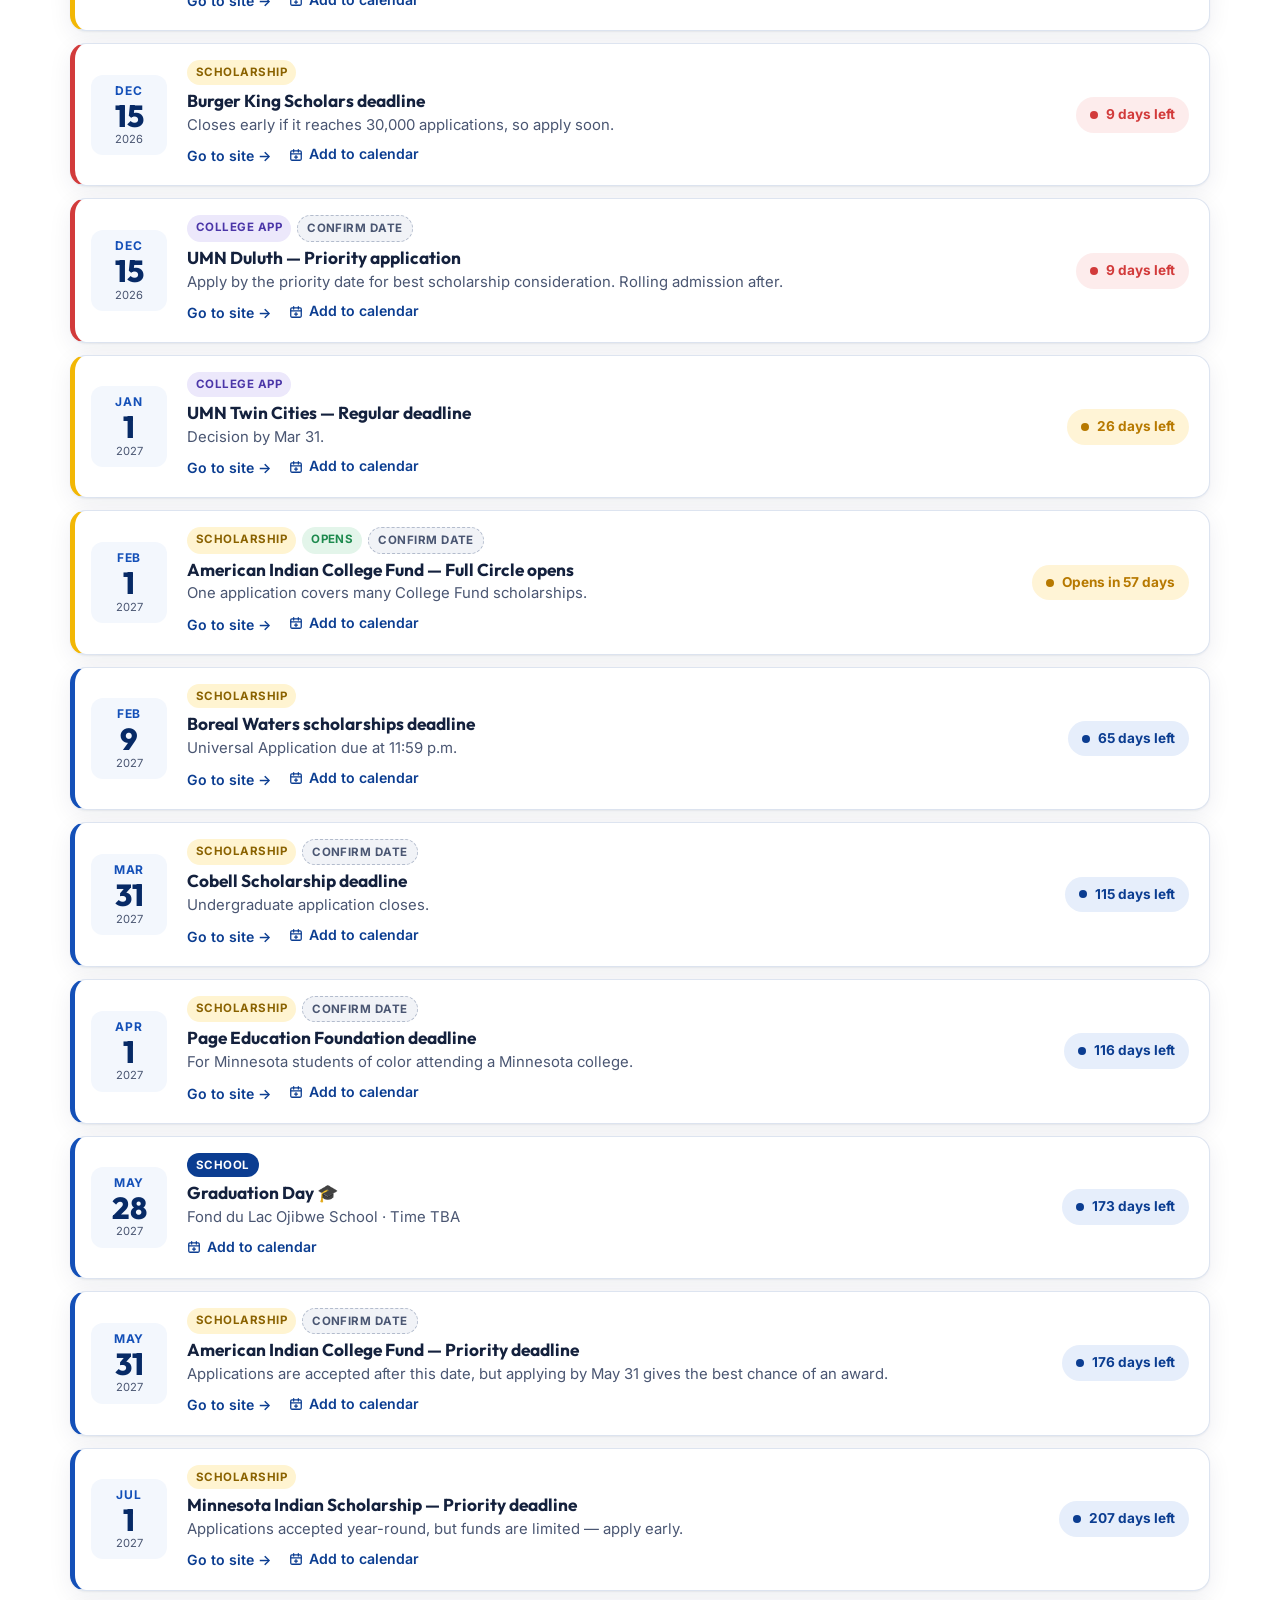
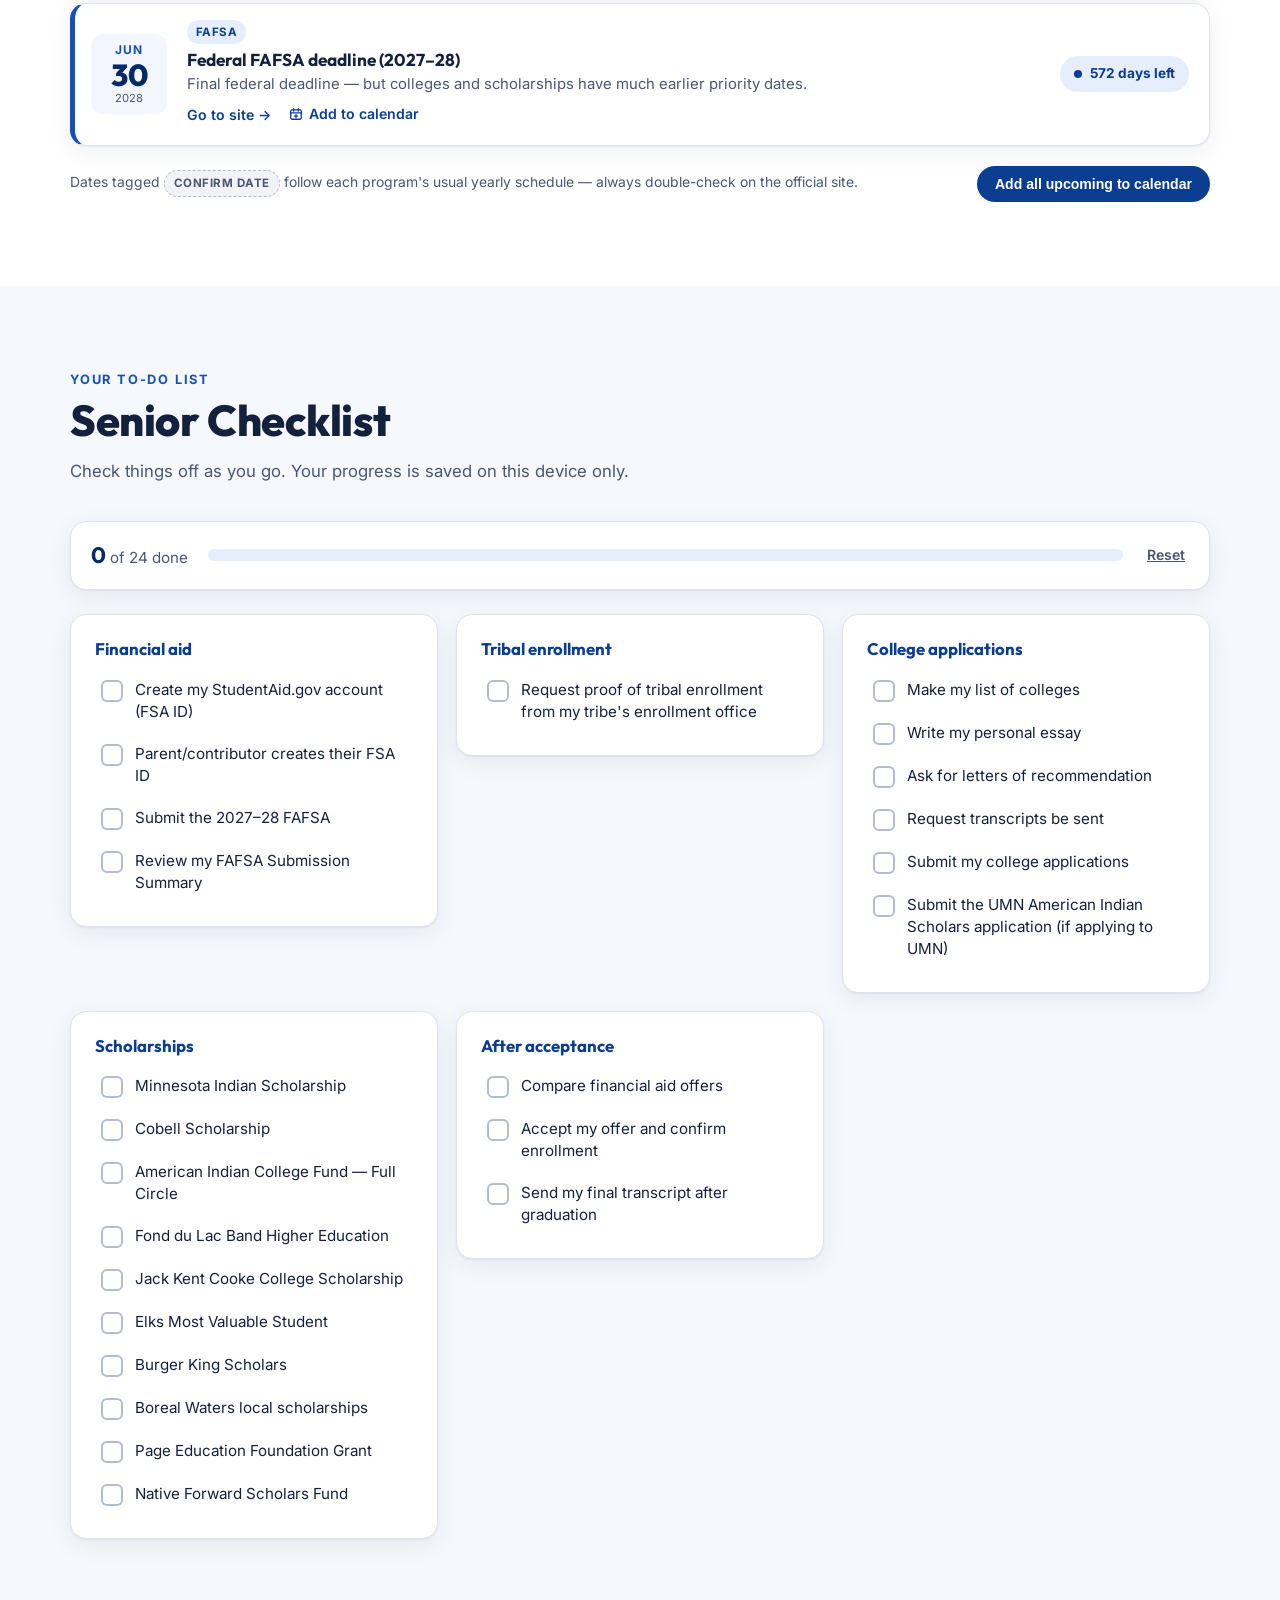
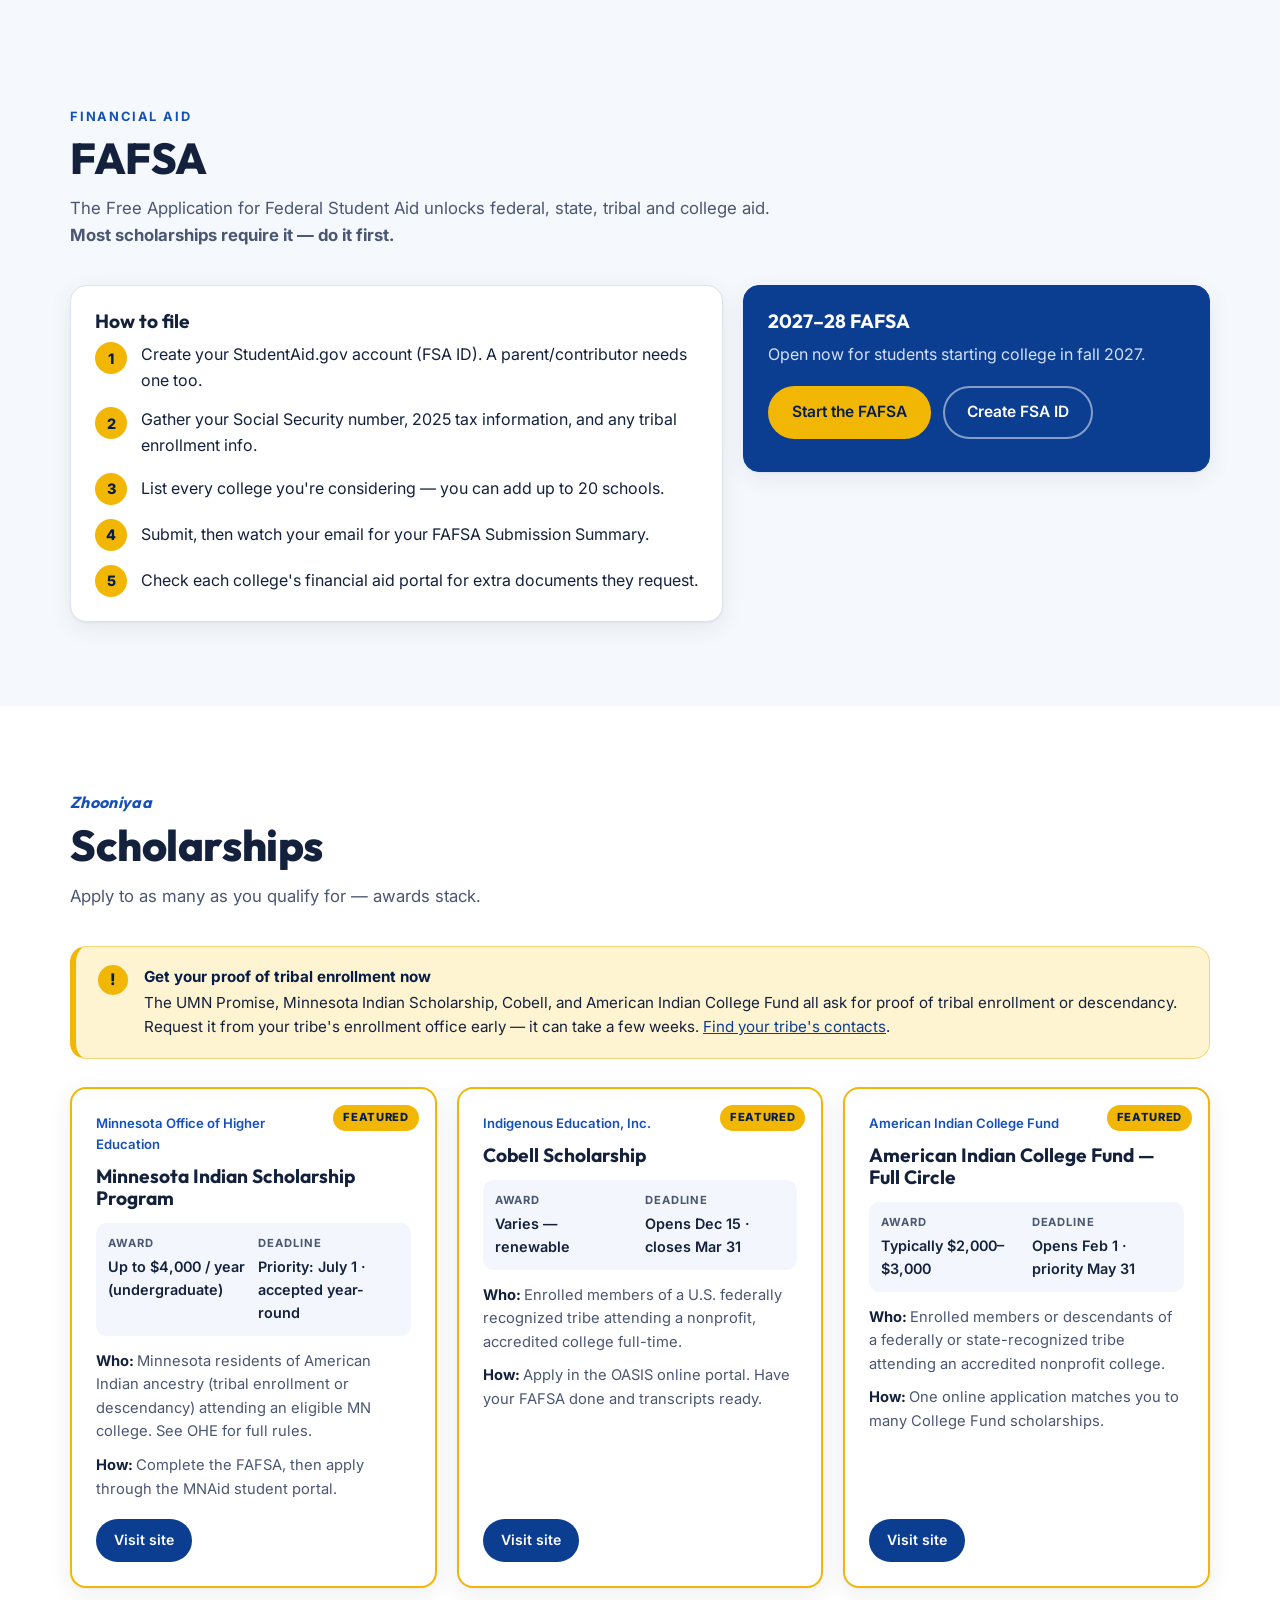
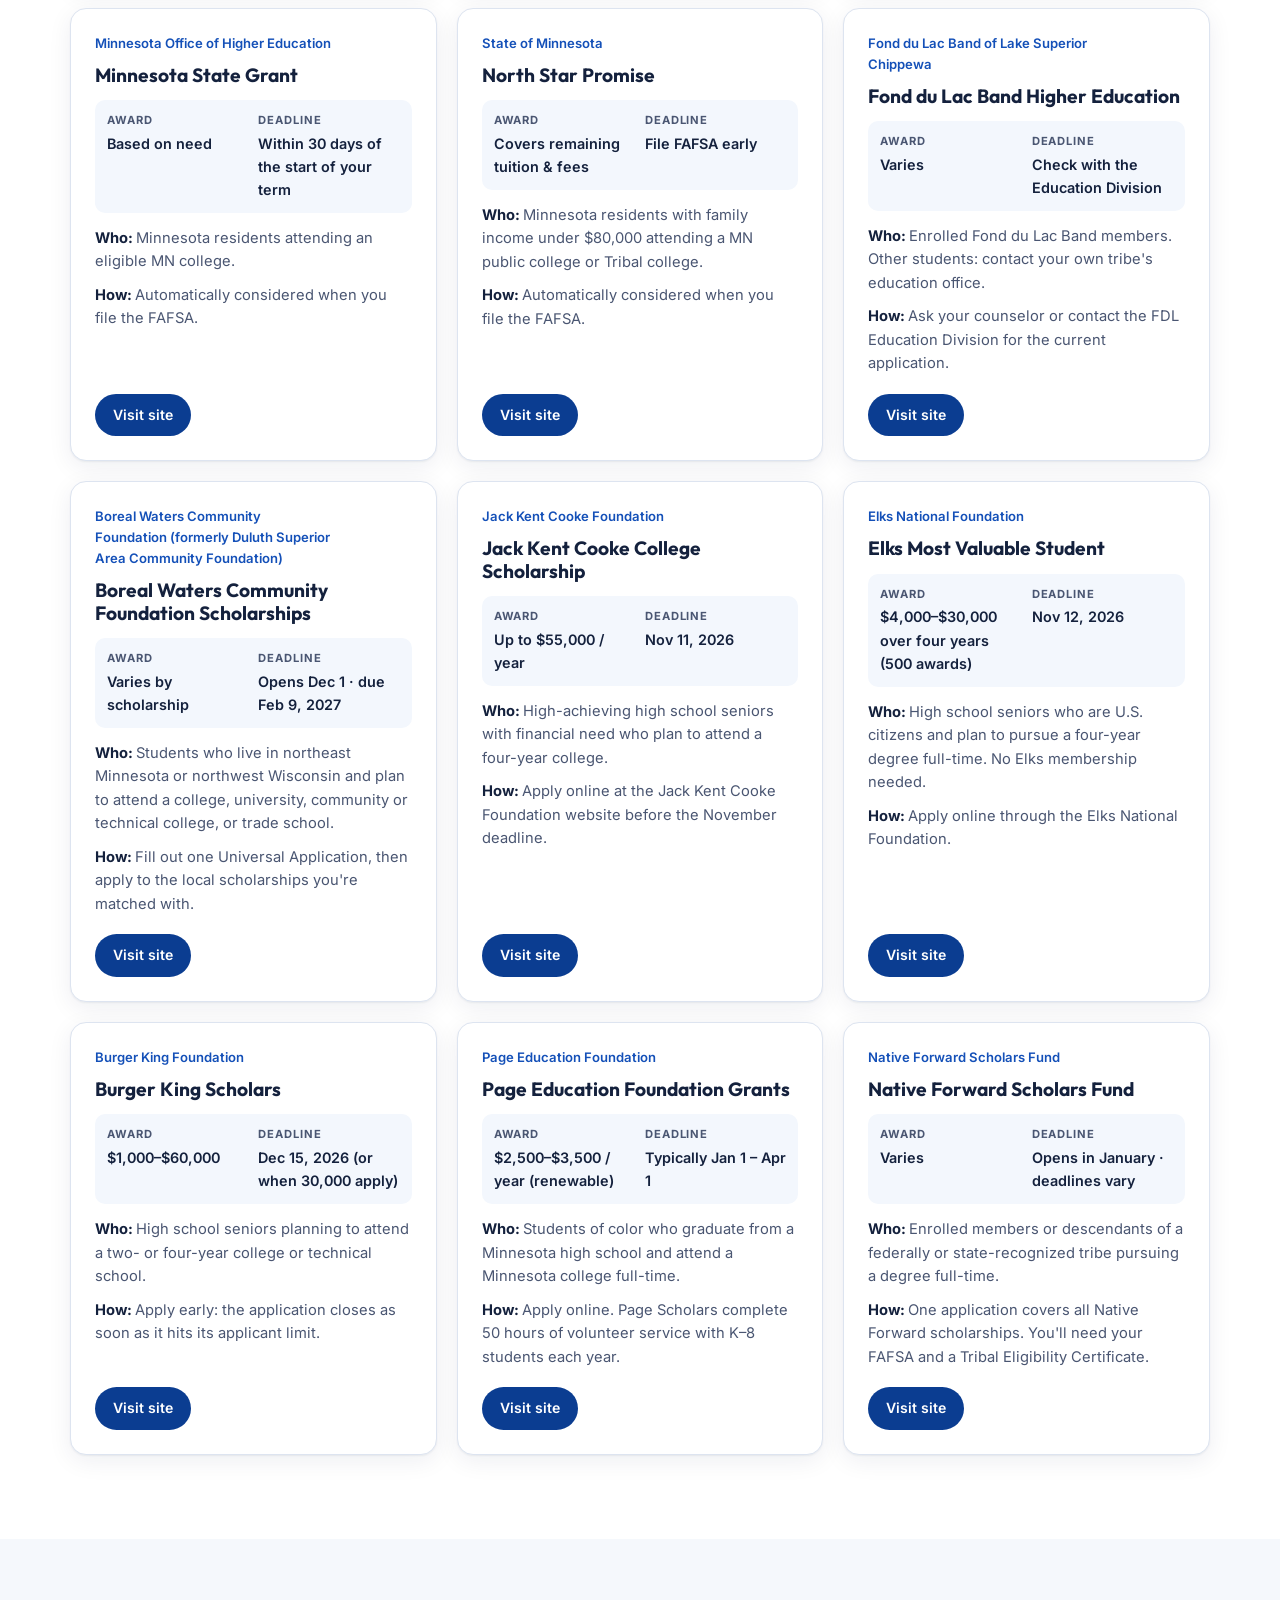
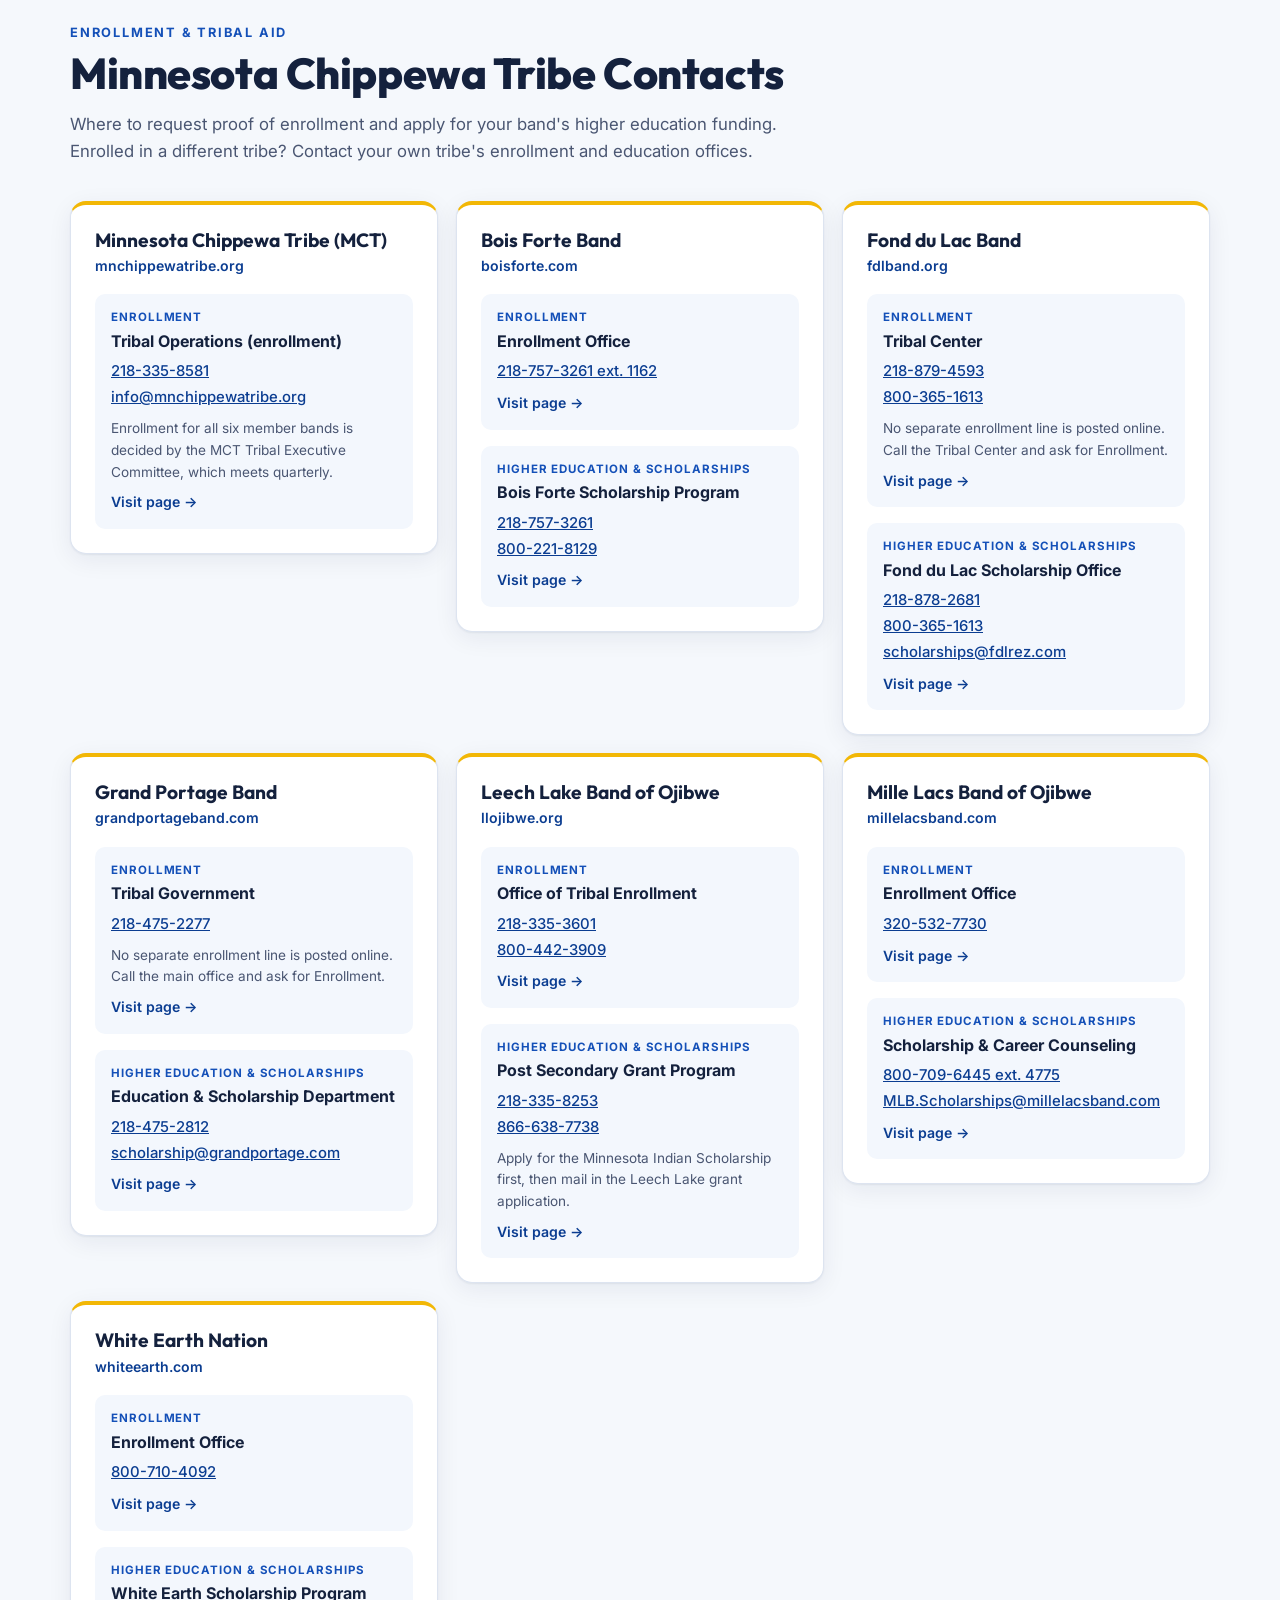
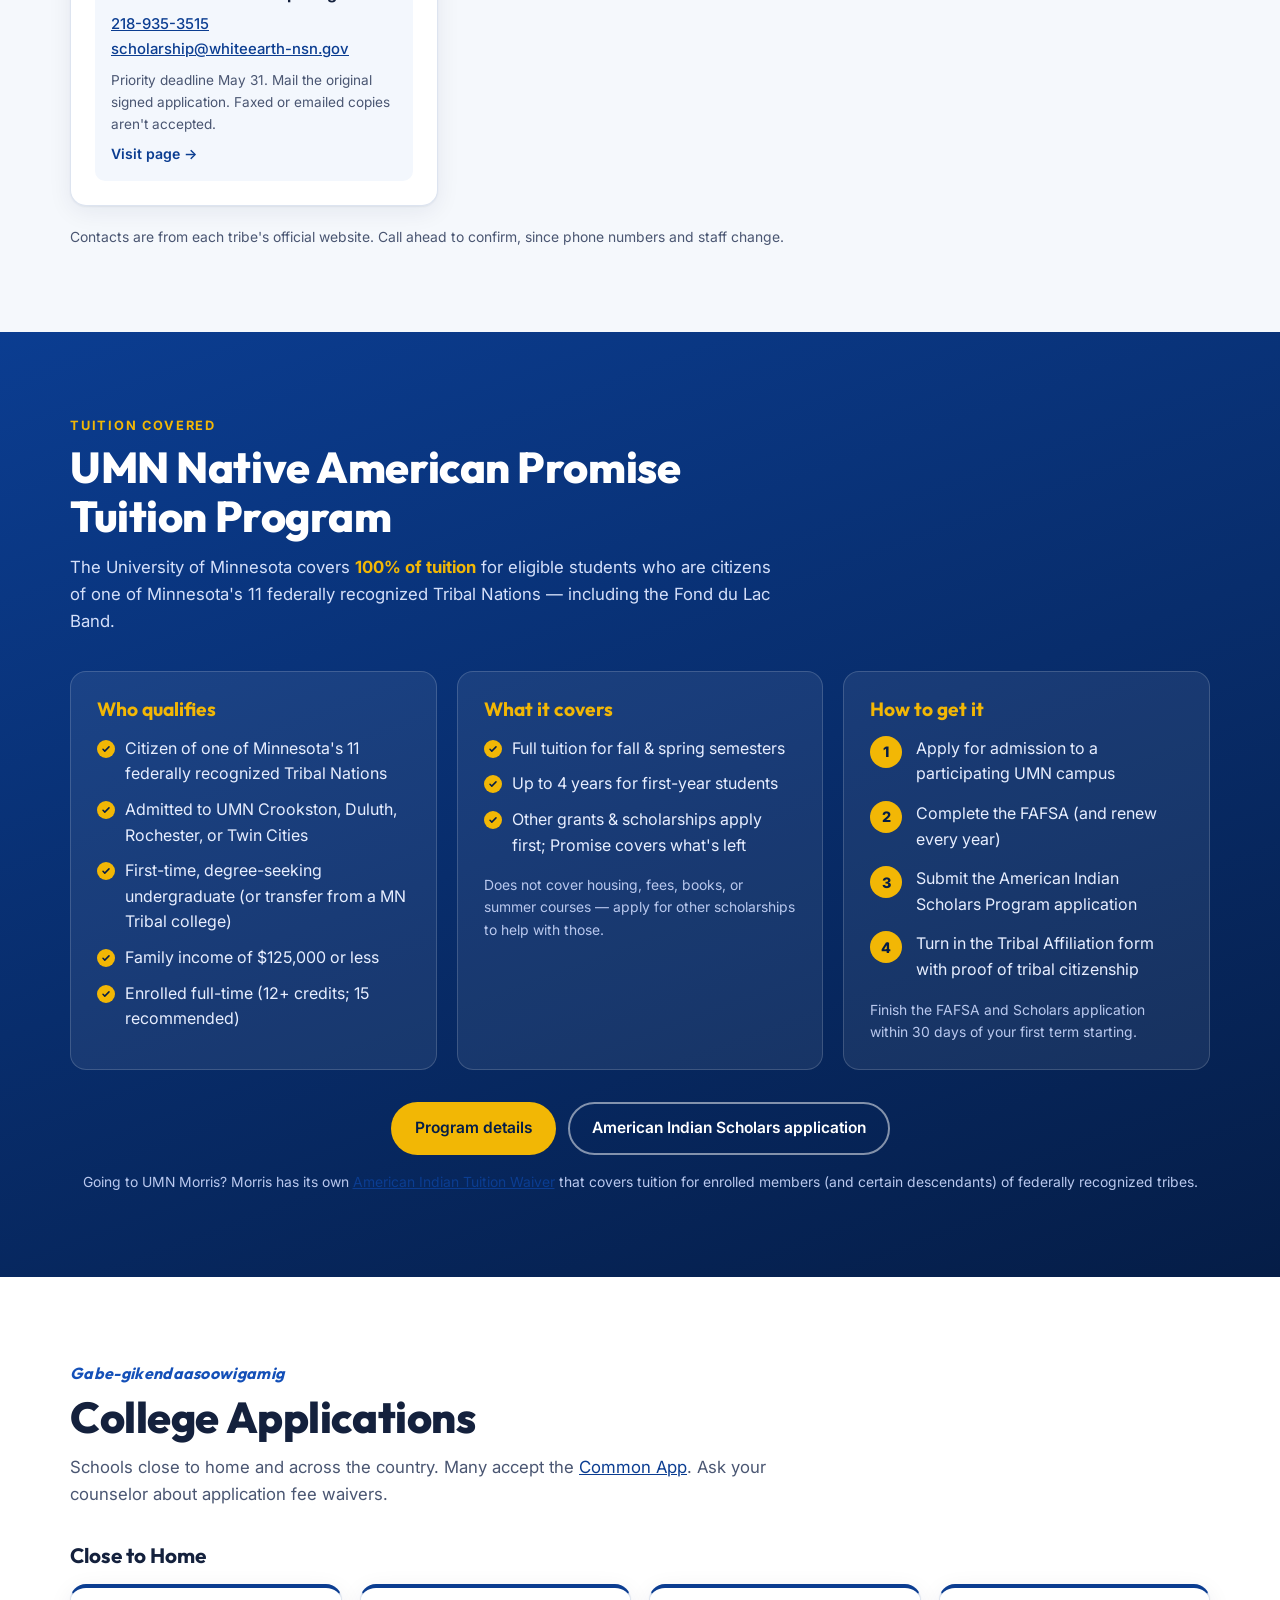
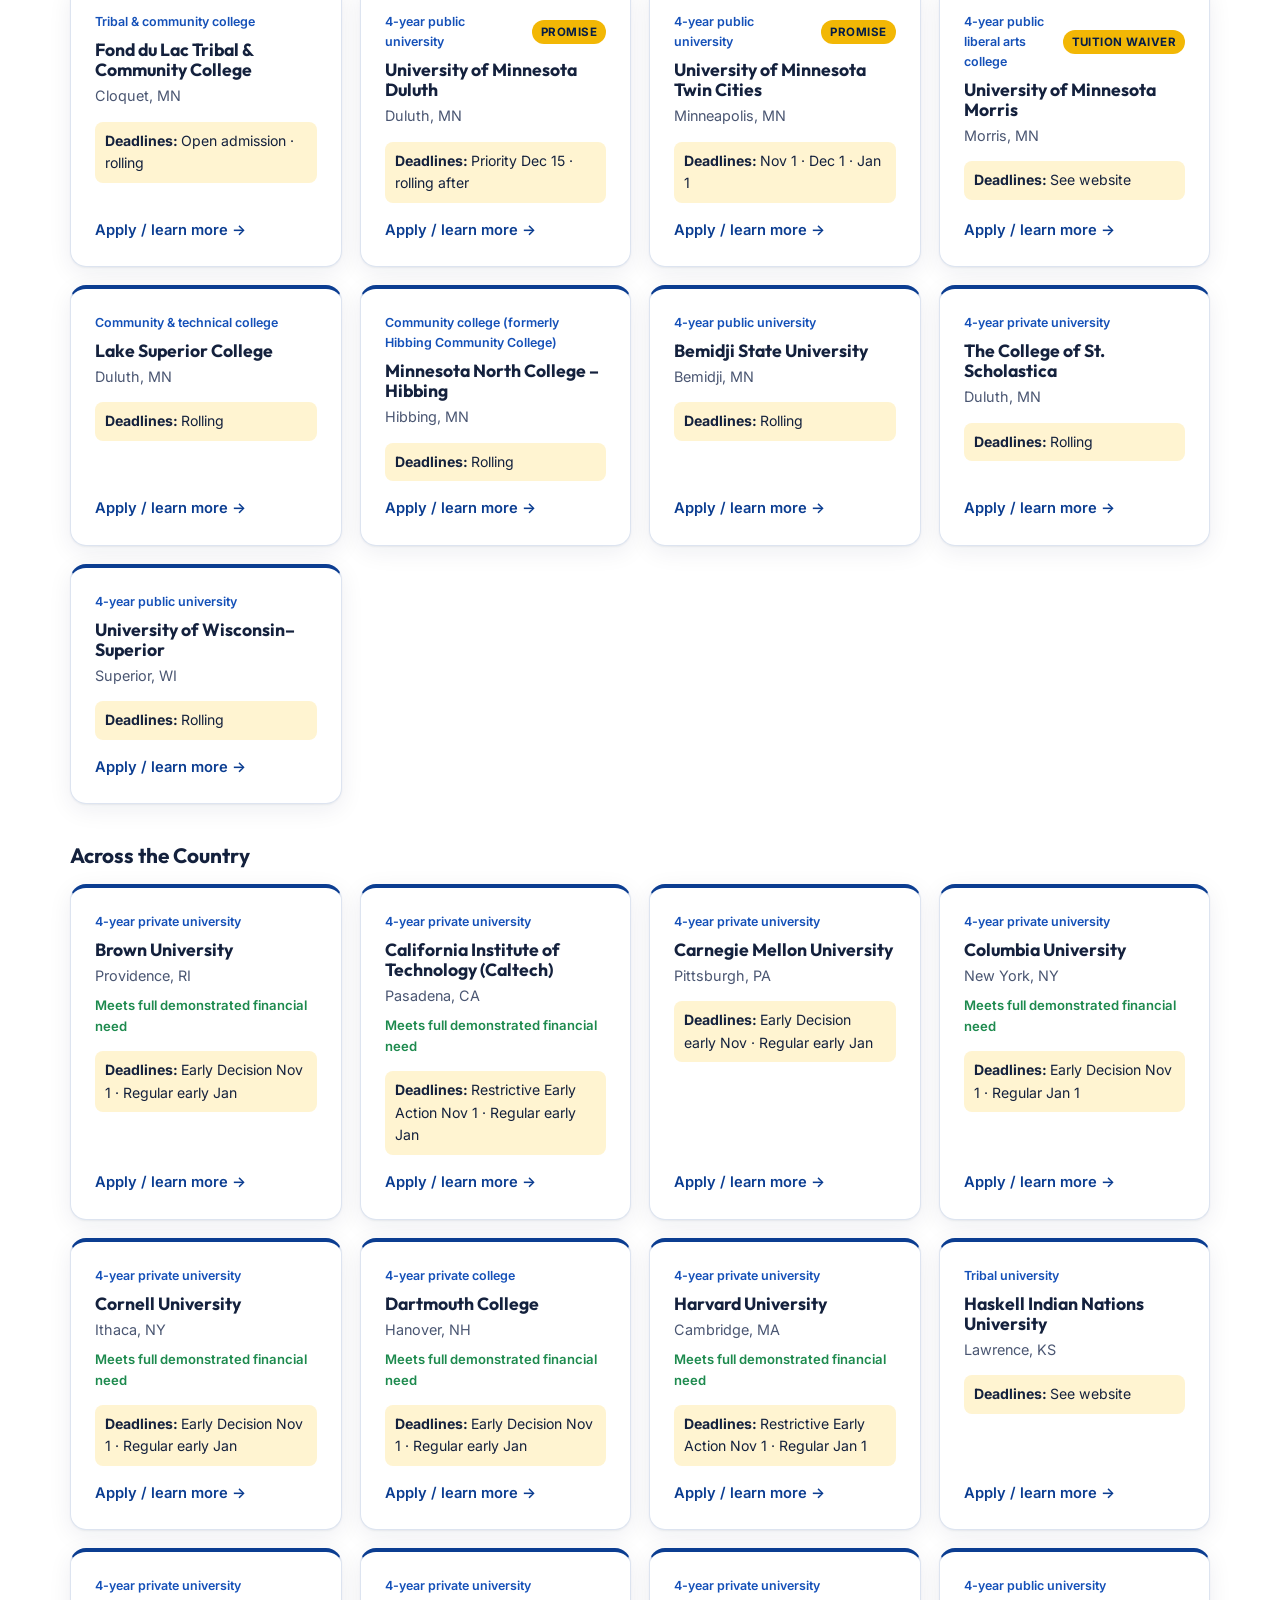
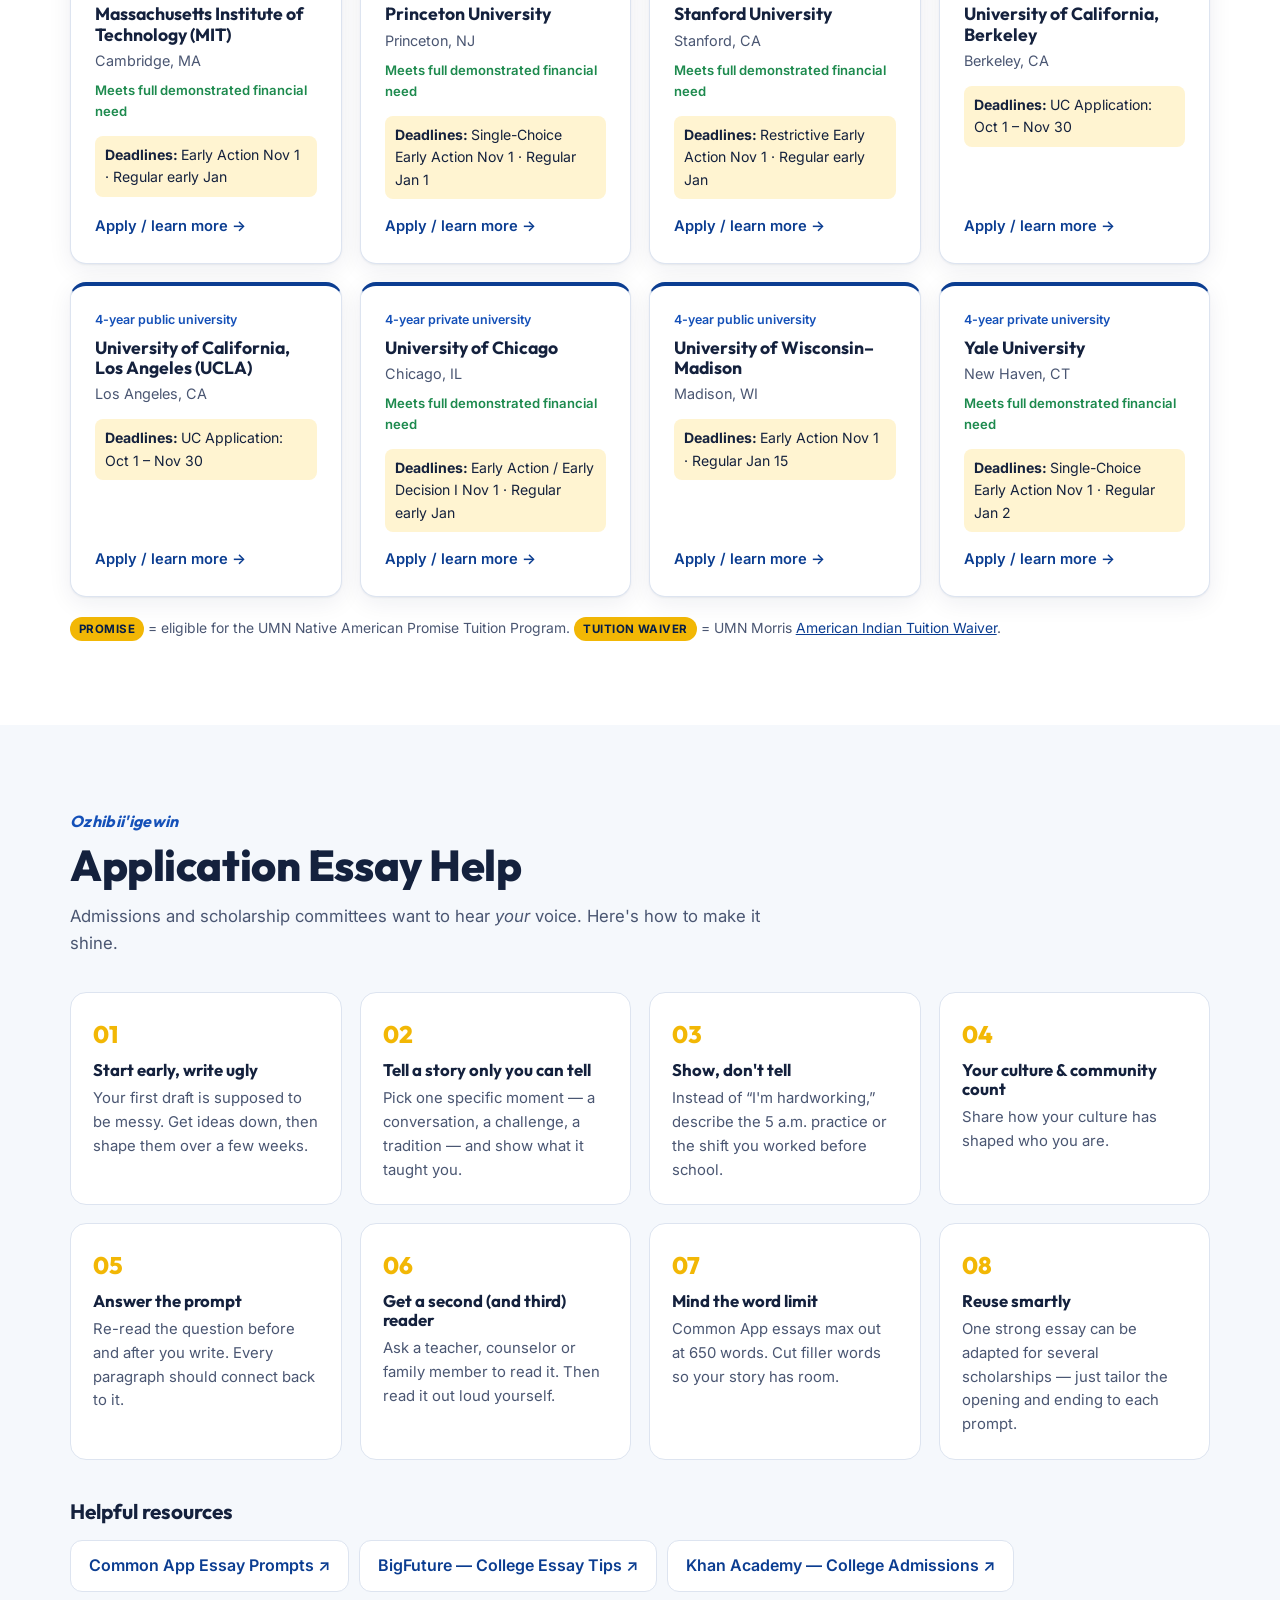
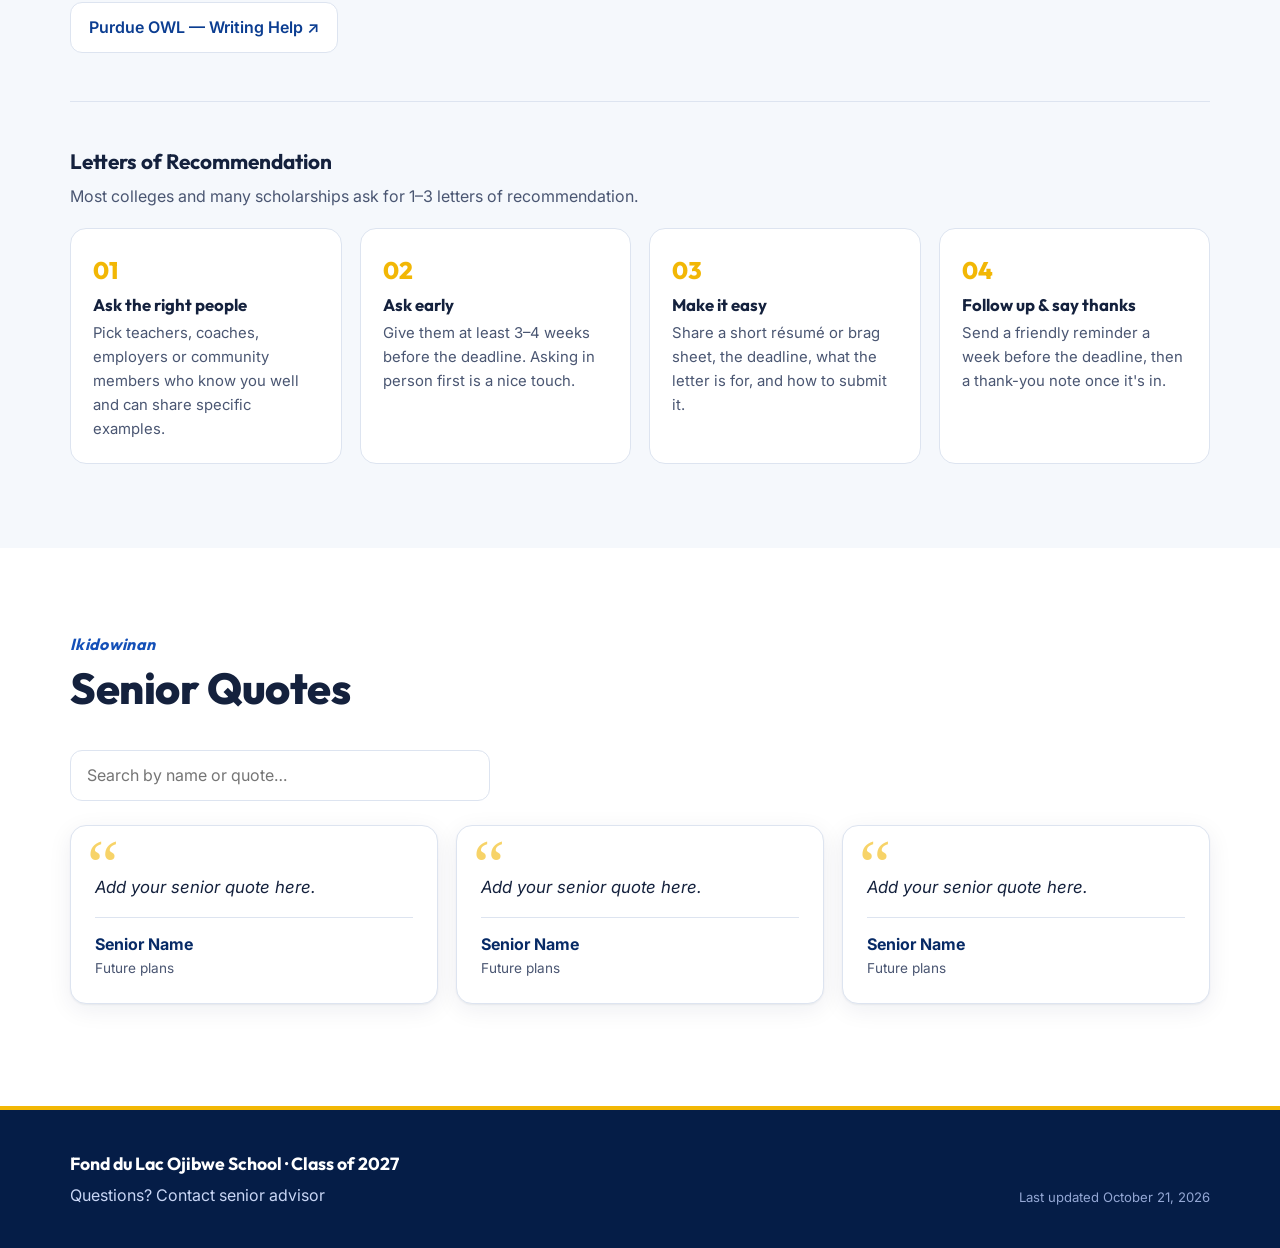
==== commit 5512ec0c: "Add Minnesota Chippewa Tribe contacts section Enrollment and higher education/scholarship contacts f" ====
--- a/public/index.html
+++ b/public/index.html
@@ -40,6 +40,7 @@
         <a href="#checklist">Checklist</a>
         <a href="#fafsa">FAFSA</a>
         <a href="#scholarships">Scholarships</a>
+        <a href="#tribes">Tribal Contacts</a>
         <a href="#promise">UMN Promise</a>
         <a href="#colleges">Colleges</a>
         <a href="#essays">Essays</a>
@@ -170,10 +171,23 @@
           <span class="callout-icon" aria-hidden="true">!</span>
           <div>
             <p class="callout-title">Get your proof of tribal enrollment now</p>
-            <p>The UMN Promise, Minnesota Indian Scholarship, Cobell, and American Indian College Fund all ask for proof of tribal enrollment or descendancy. Request it from your tribe's enrollment office early — it can take a few weeks.</p>
+            <p>The UMN Promise, Minnesota Indian Scholarship, Cobell, and American Indian College Fund all ask for proof of tribal enrollment or descendancy. Request it from your tribe's enrollment office early — it can take a few weeks. <a href="#tribes">Find your tribe's contacts</a>.</p>
           </div>
         </div>
         <div class="scholarship-grid" data-scholarships></div>
+      </div>
+    </section>
+
+    <!-- TRIBAL CONTACTS -->
+    <section class="section section-alt" id="tribes">
+      <div class="container">
+        <div class="section-head">
+          <p class="eyebrow" data-ojibwe="tribes">Enrollment &amp; tribal aid</p>
+          <h2>Minnesota Chippewa Tribe Contacts</h2>
+          <p class="section-sub">Where to request proof of enrollment and apply for your band's higher education funding. Enrolled in a different tribe? Contact your own tribe's enrollment and education offices.</p>
+        </div>
+        <div class="tribe-grid" data-tribes></div>
+        <p class="fine-print">Contacts are from each tribe's official website. Call ahead to confirm, since phone numbers and staff change.</p>
       </div>
     </section>
 
--- a/public/css/styles.css
+++ b/public/css/styles.css
@@ -422,6 +422,19 @@
 .promise-actions { display: flex; flex-wrap: wrap; justify-content: center; gap: 12px; margin-top: 32px; }
 @media (max-width: 900px) { .promise-grid { grid-template-columns: 1fr; } }
 
+/* ---------- Tribal contacts ---------- */
+.tribe-grid { display: grid; grid-template-columns: repeat(auto-fill, minmax(min(100%, 330px), 1fr)); gap: 18px; align-items: start; }
+.tribe { display: grid; gap: 16px; border-top: 4px solid var(--gold-500); }
+.tribe-head h3 { margin-bottom: 2px; }
+.tribe-site { font-size: 0.88rem; font-weight: 600; text-decoration: none; }
+.tribe-block { background: var(--blue-50); border-radius: var(--radius-sm); padding: 14px 16px; }
+.tribe-block-title { font-size: 0.72rem; font-weight: 700; letter-spacing: 0.08em; text-transform: uppercase; color: var(--blue-600); }
+.tribe-office { font-weight: 700; margin: 2px 0 6px; }
+.tribe-lines { list-style: none; margin: 0; padding: 0; display: grid; gap: 2px; font-size: 0.93rem; }
+.tribe-lines a { font-weight: 500; overflow-wrap: anywhere; }
+.tribe-note { font-size: 0.85rem; color: var(--ink-soft); margin-top: 8px; }
+.tribe-link { display: inline-block; margin-top: 8px; font-size: 0.88rem; font-weight: 600; text-decoration: none; }
+
 /* ---------- Colleges ---------- */
 .college-grid { display: grid; grid-template-columns: repeat(auto-fill, minmax(min(100%, 250px), 1fr)); gap: 18px; }
 .college { display: flex; flex-direction: column; gap: 4px; border-top: 4px solid var(--blue-700); transition: transform 0.15s, box-shadow 0.15s; }
